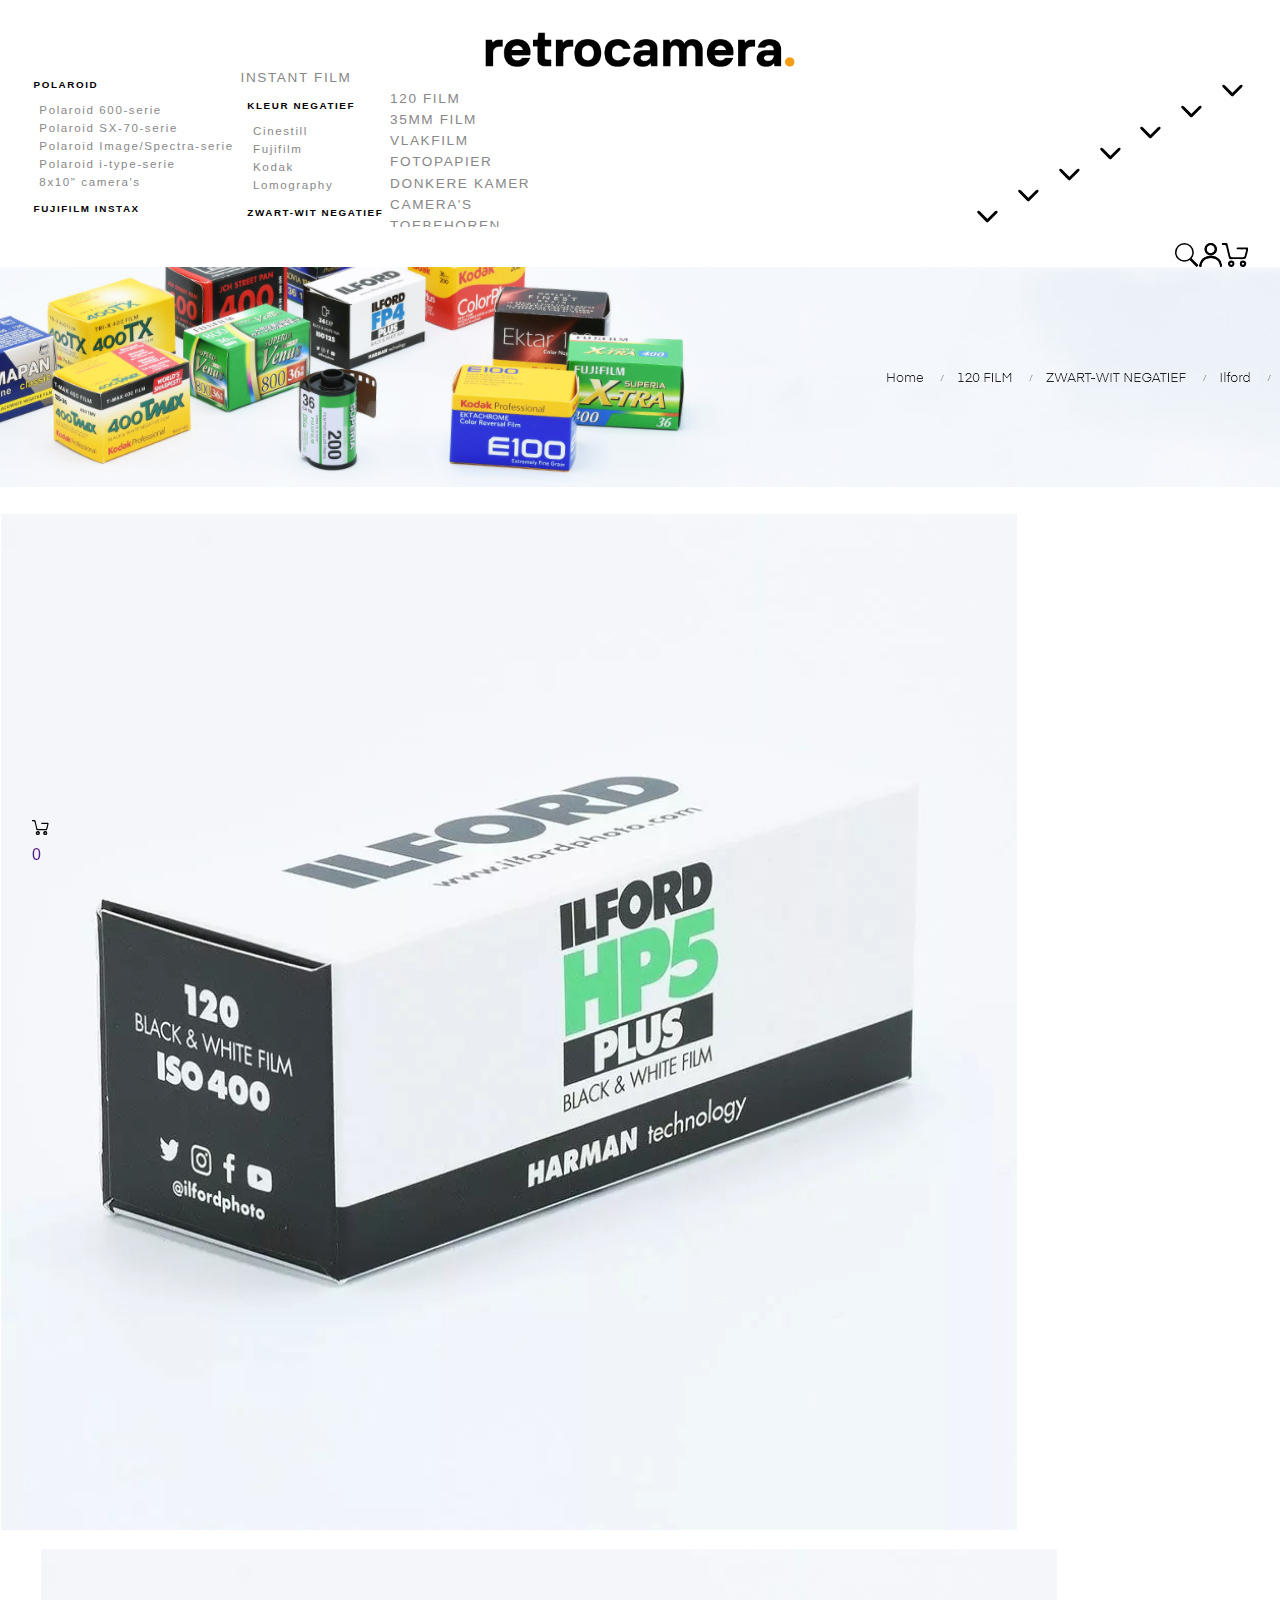
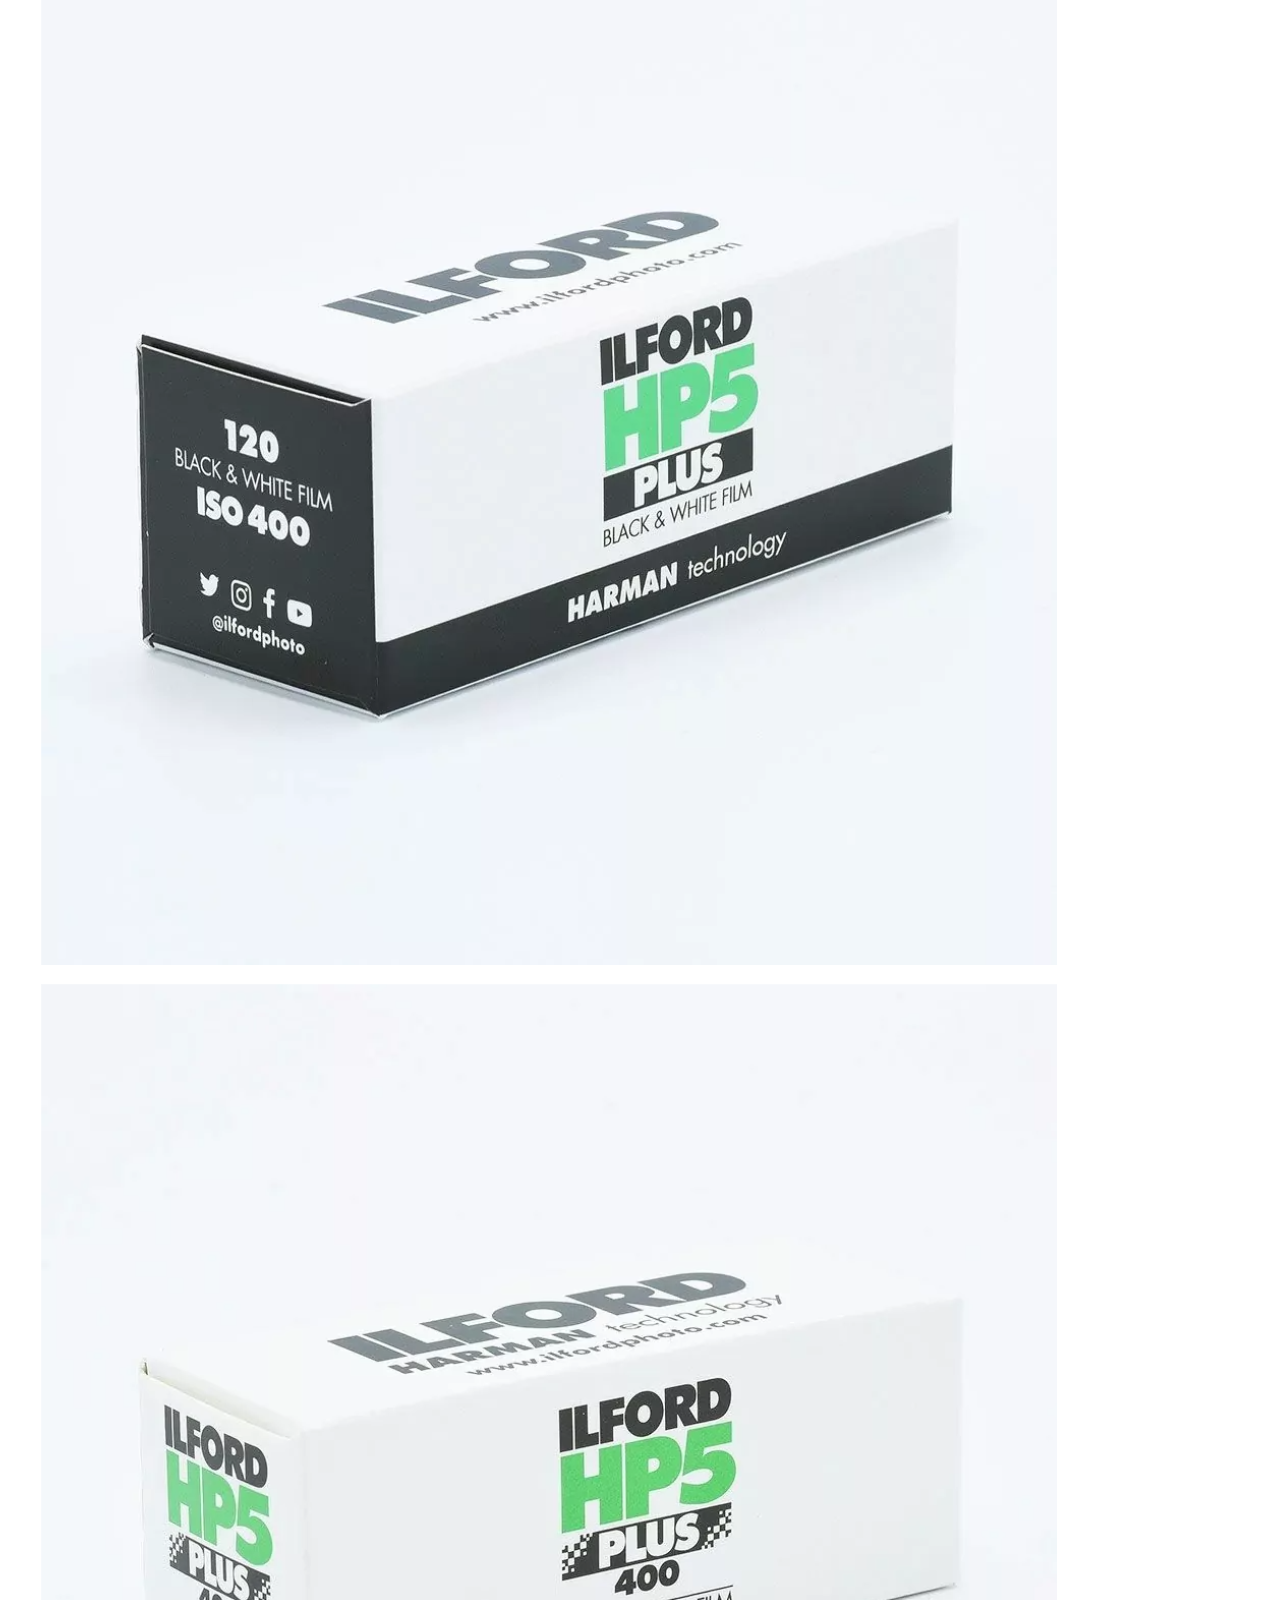
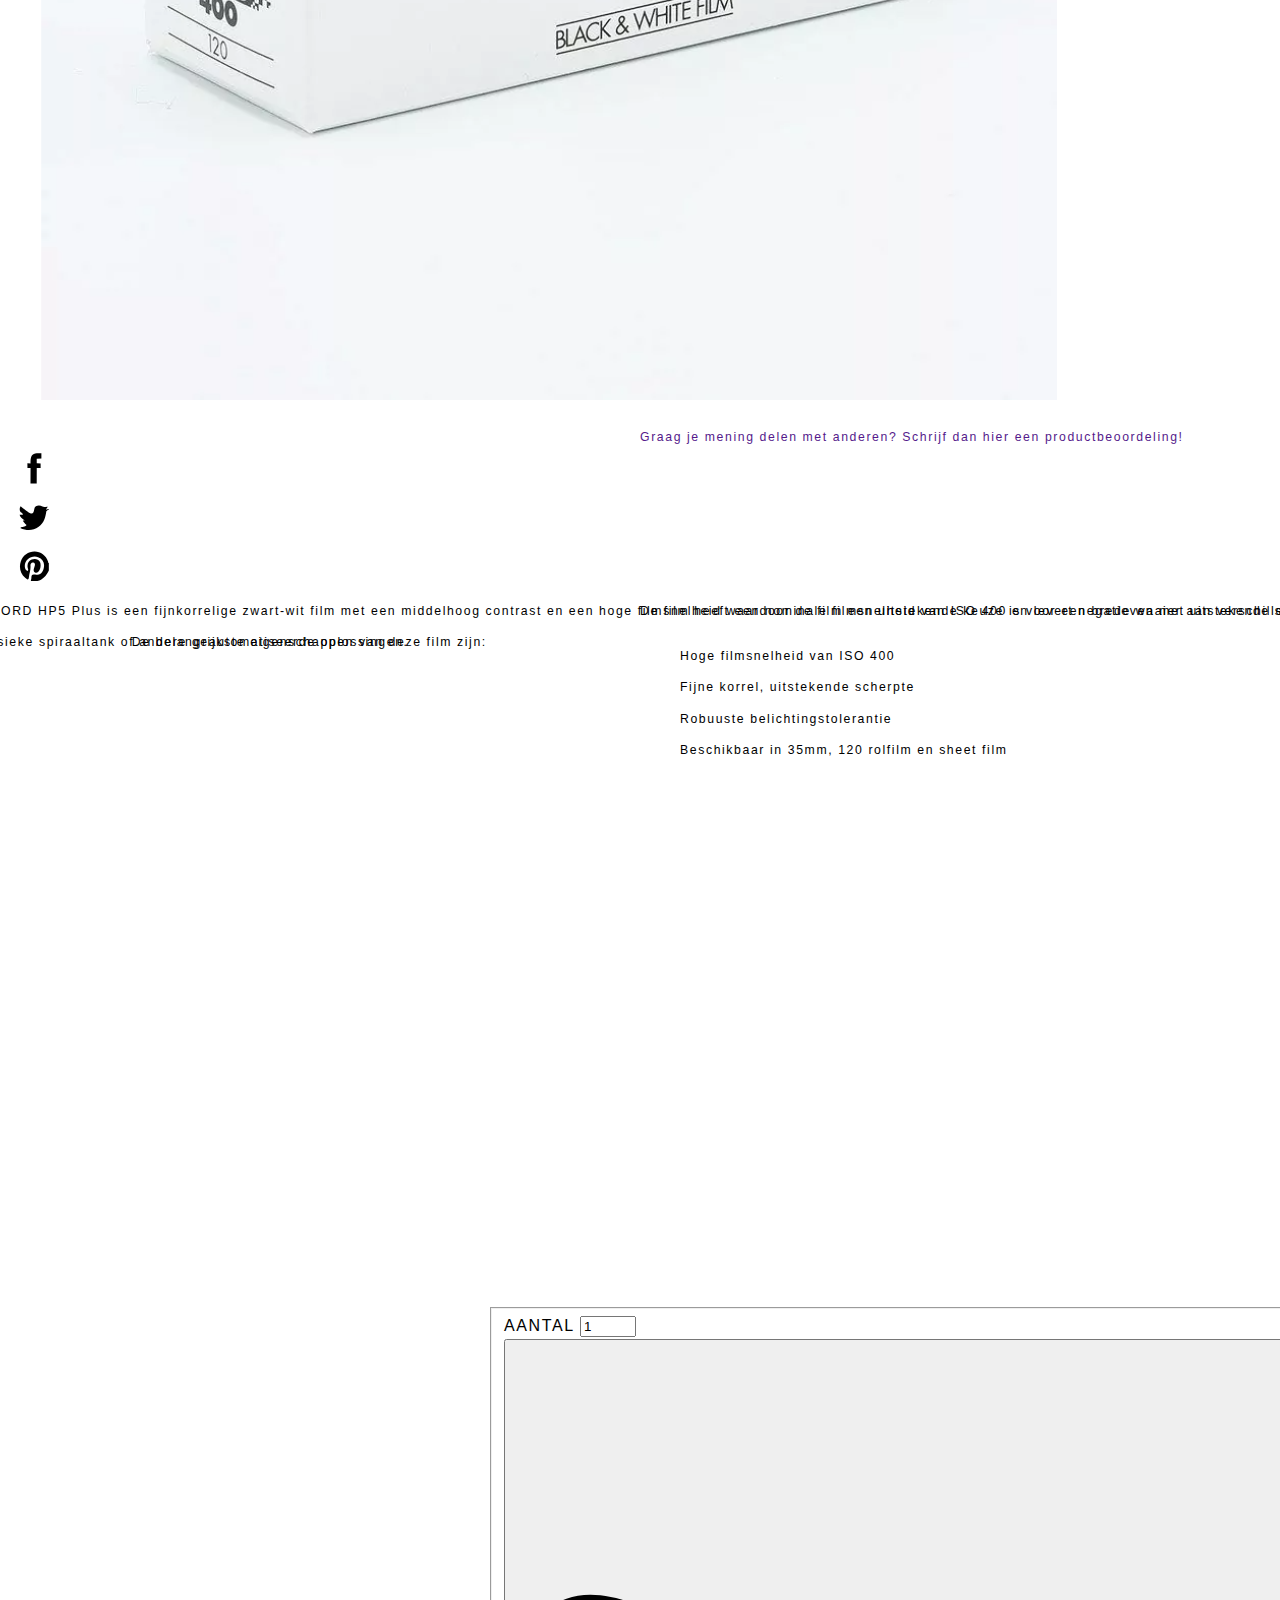
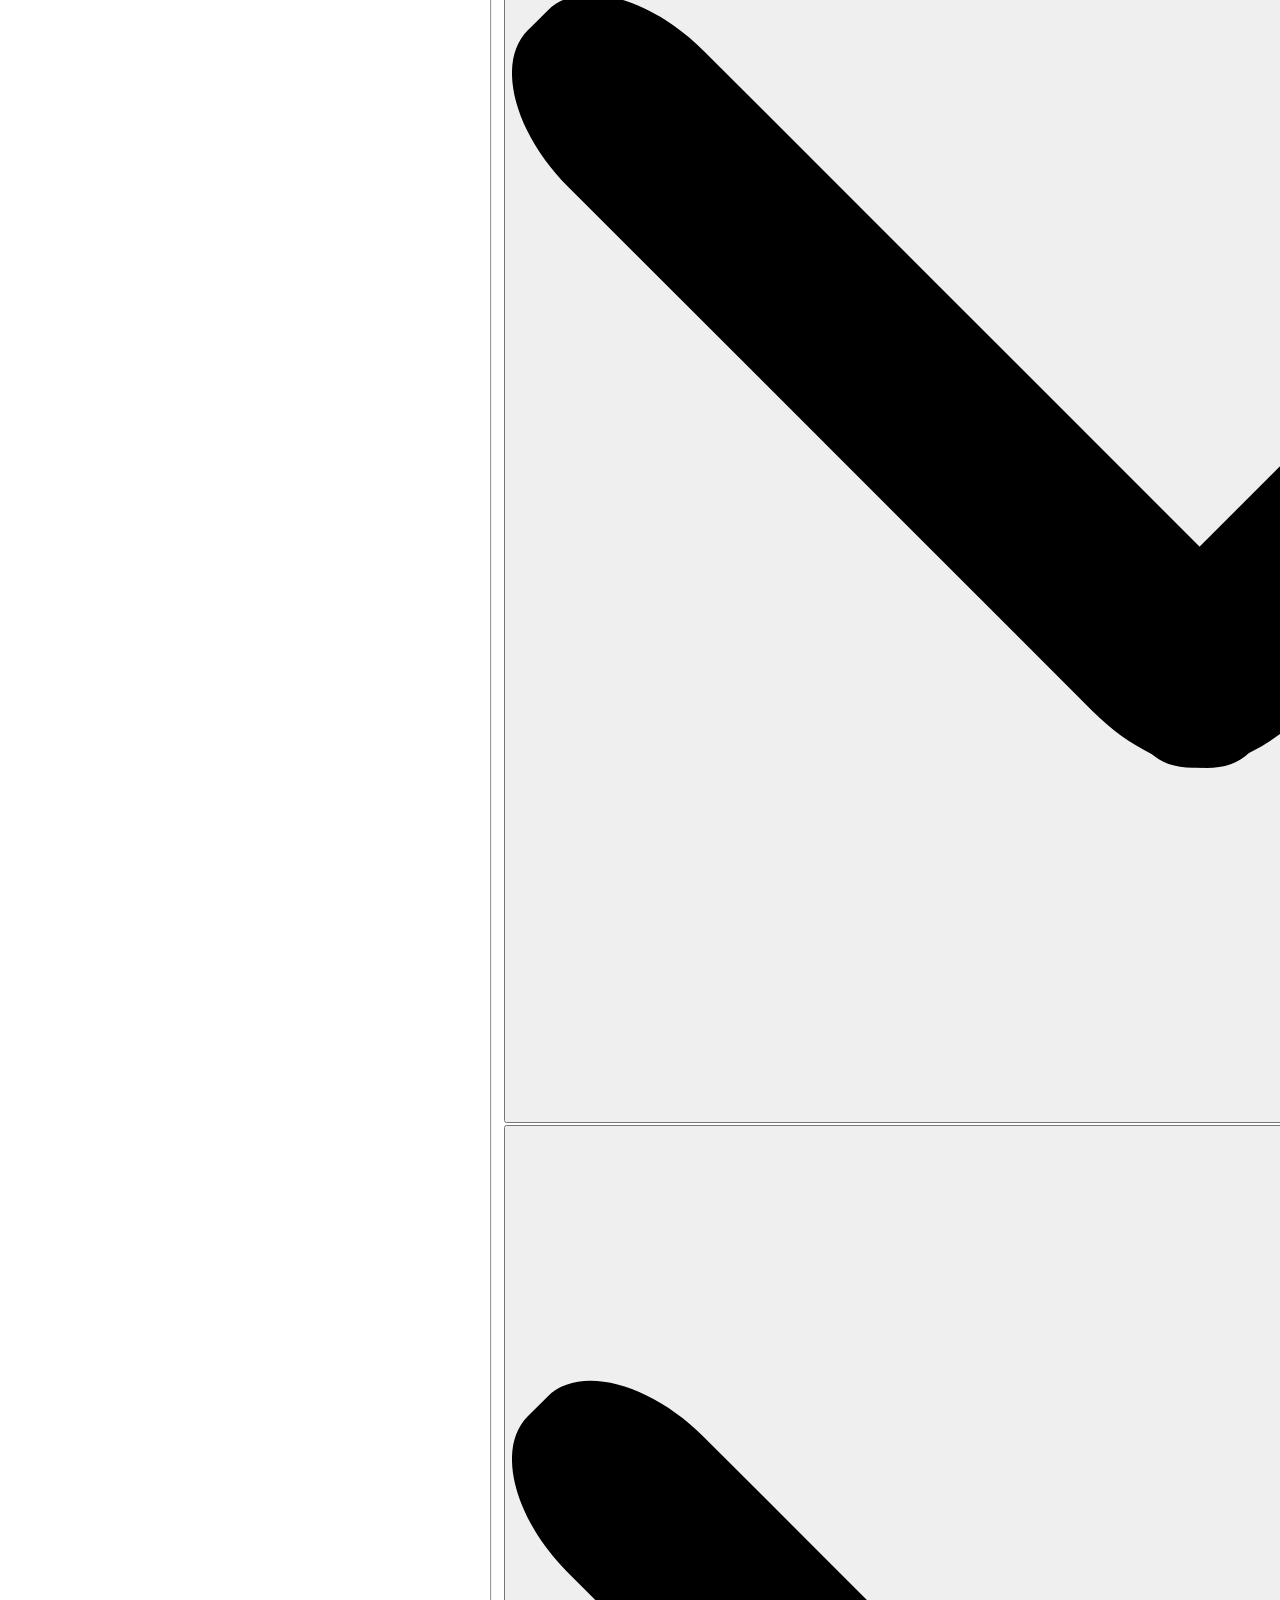
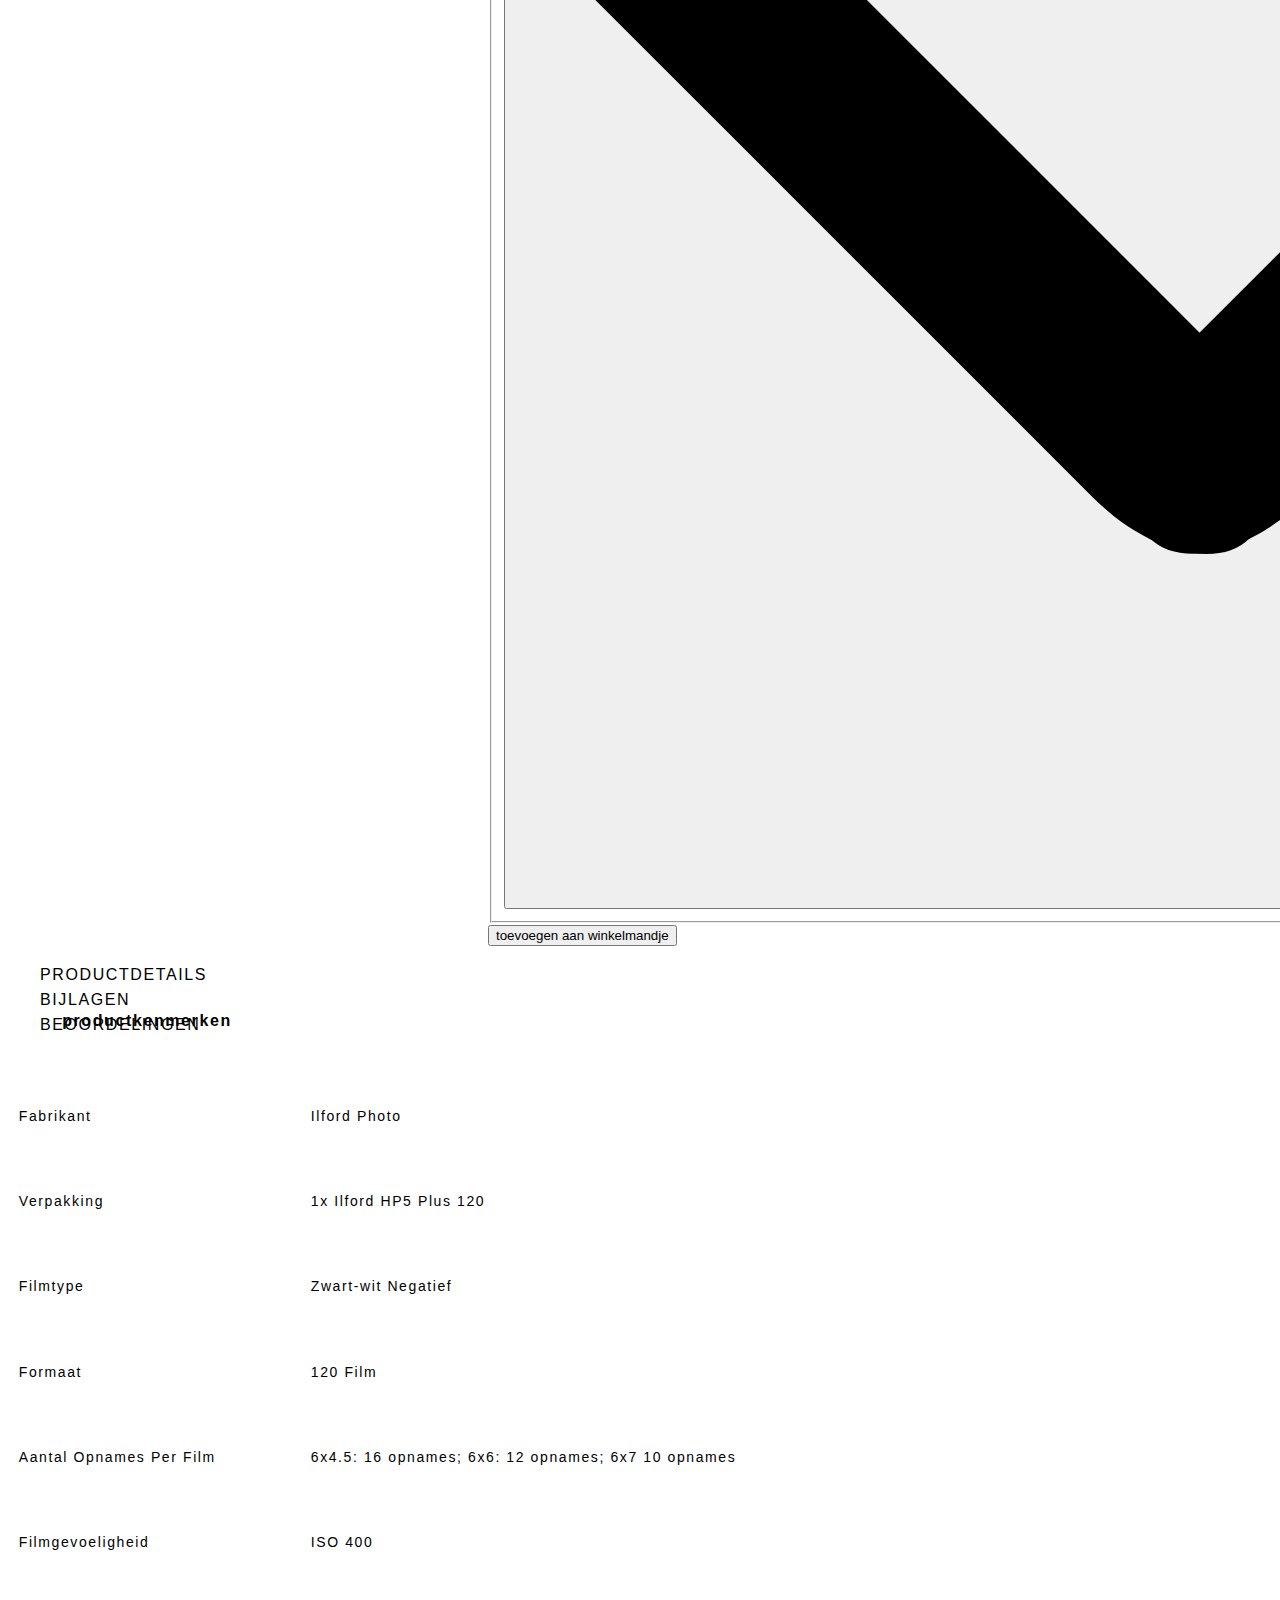
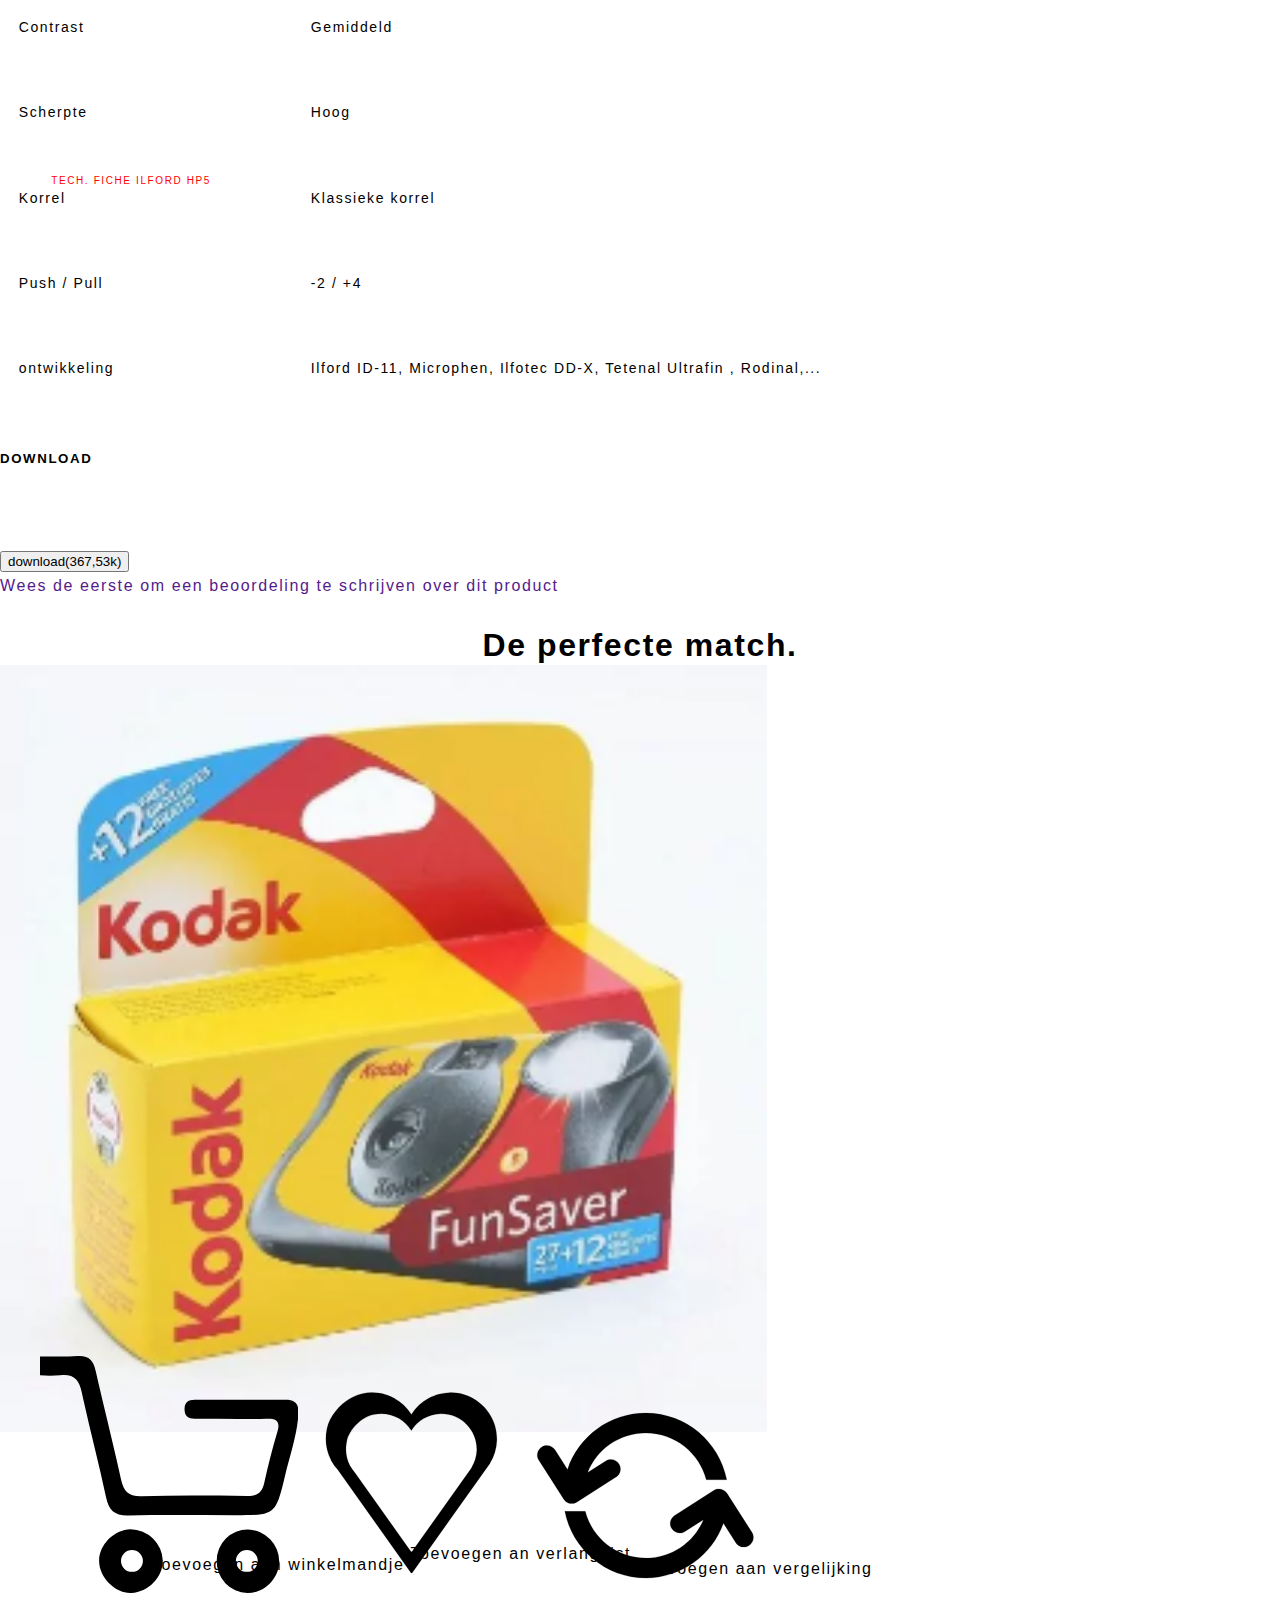
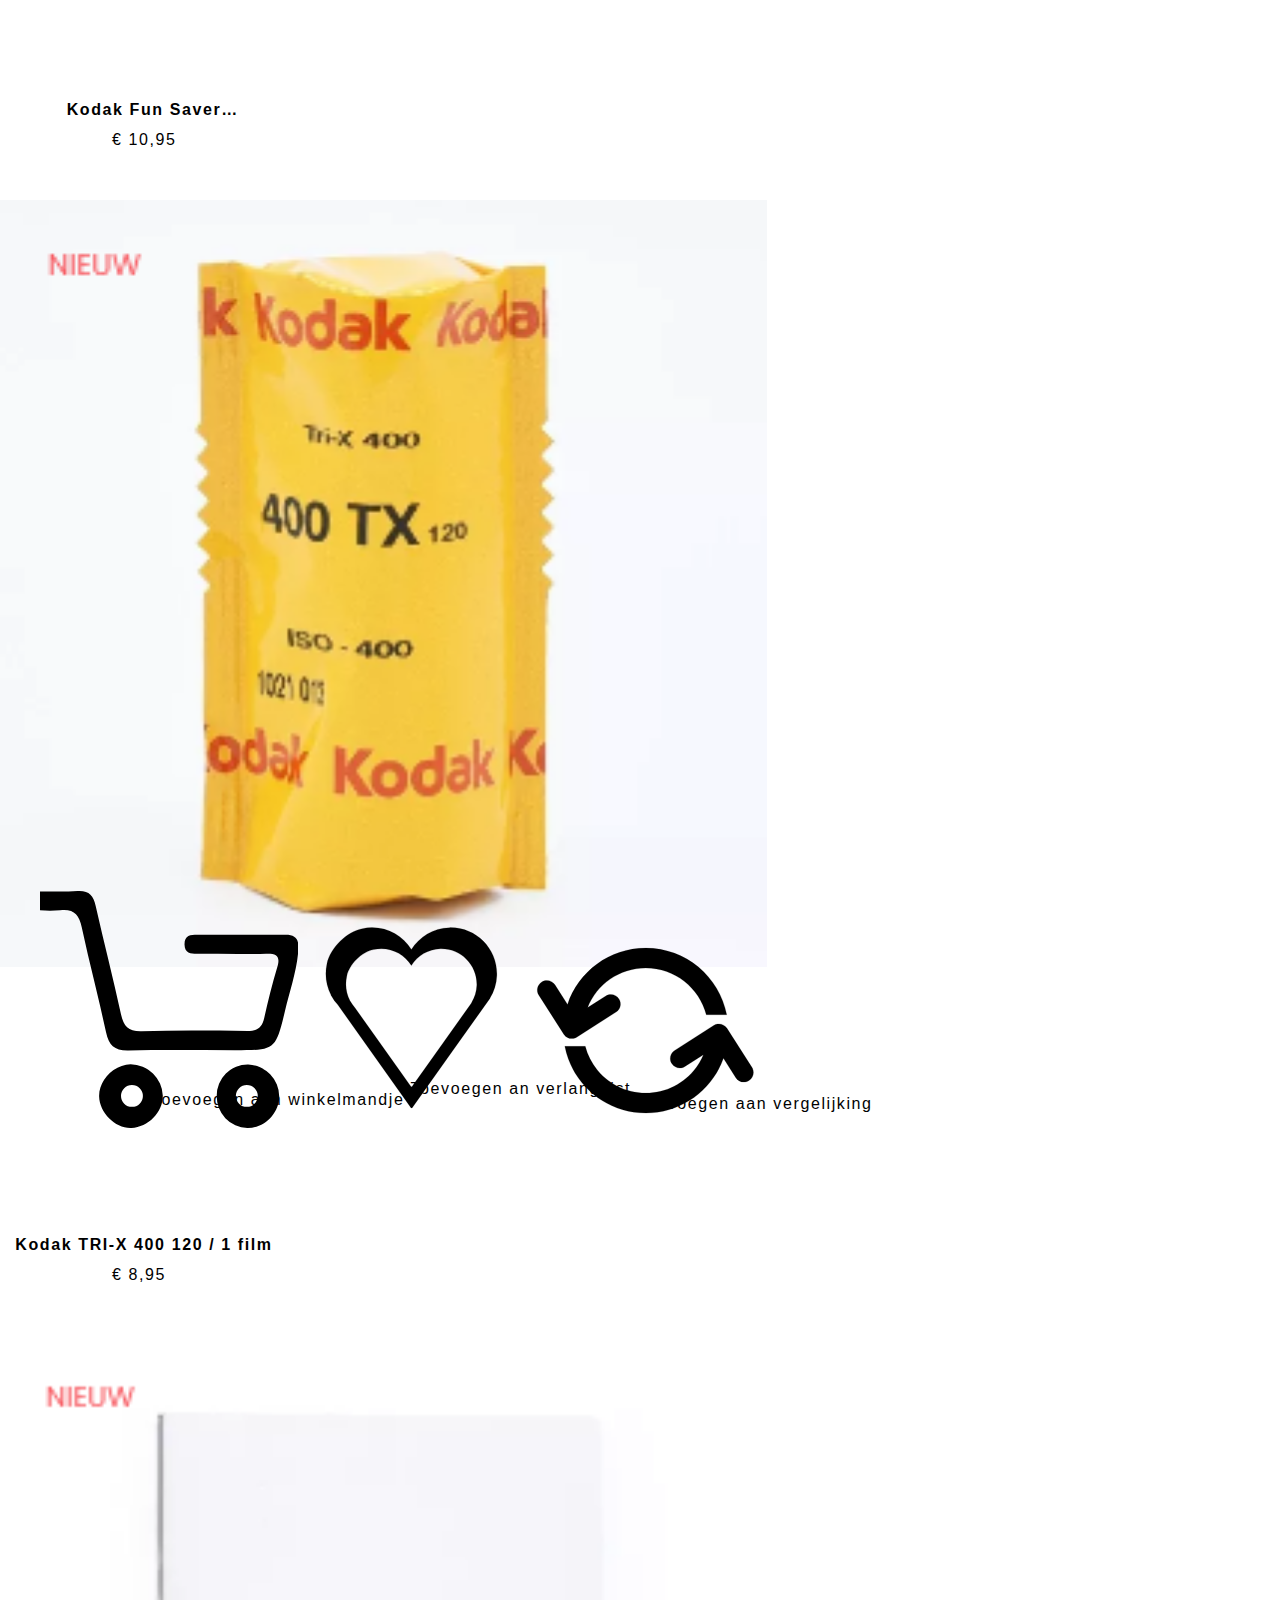
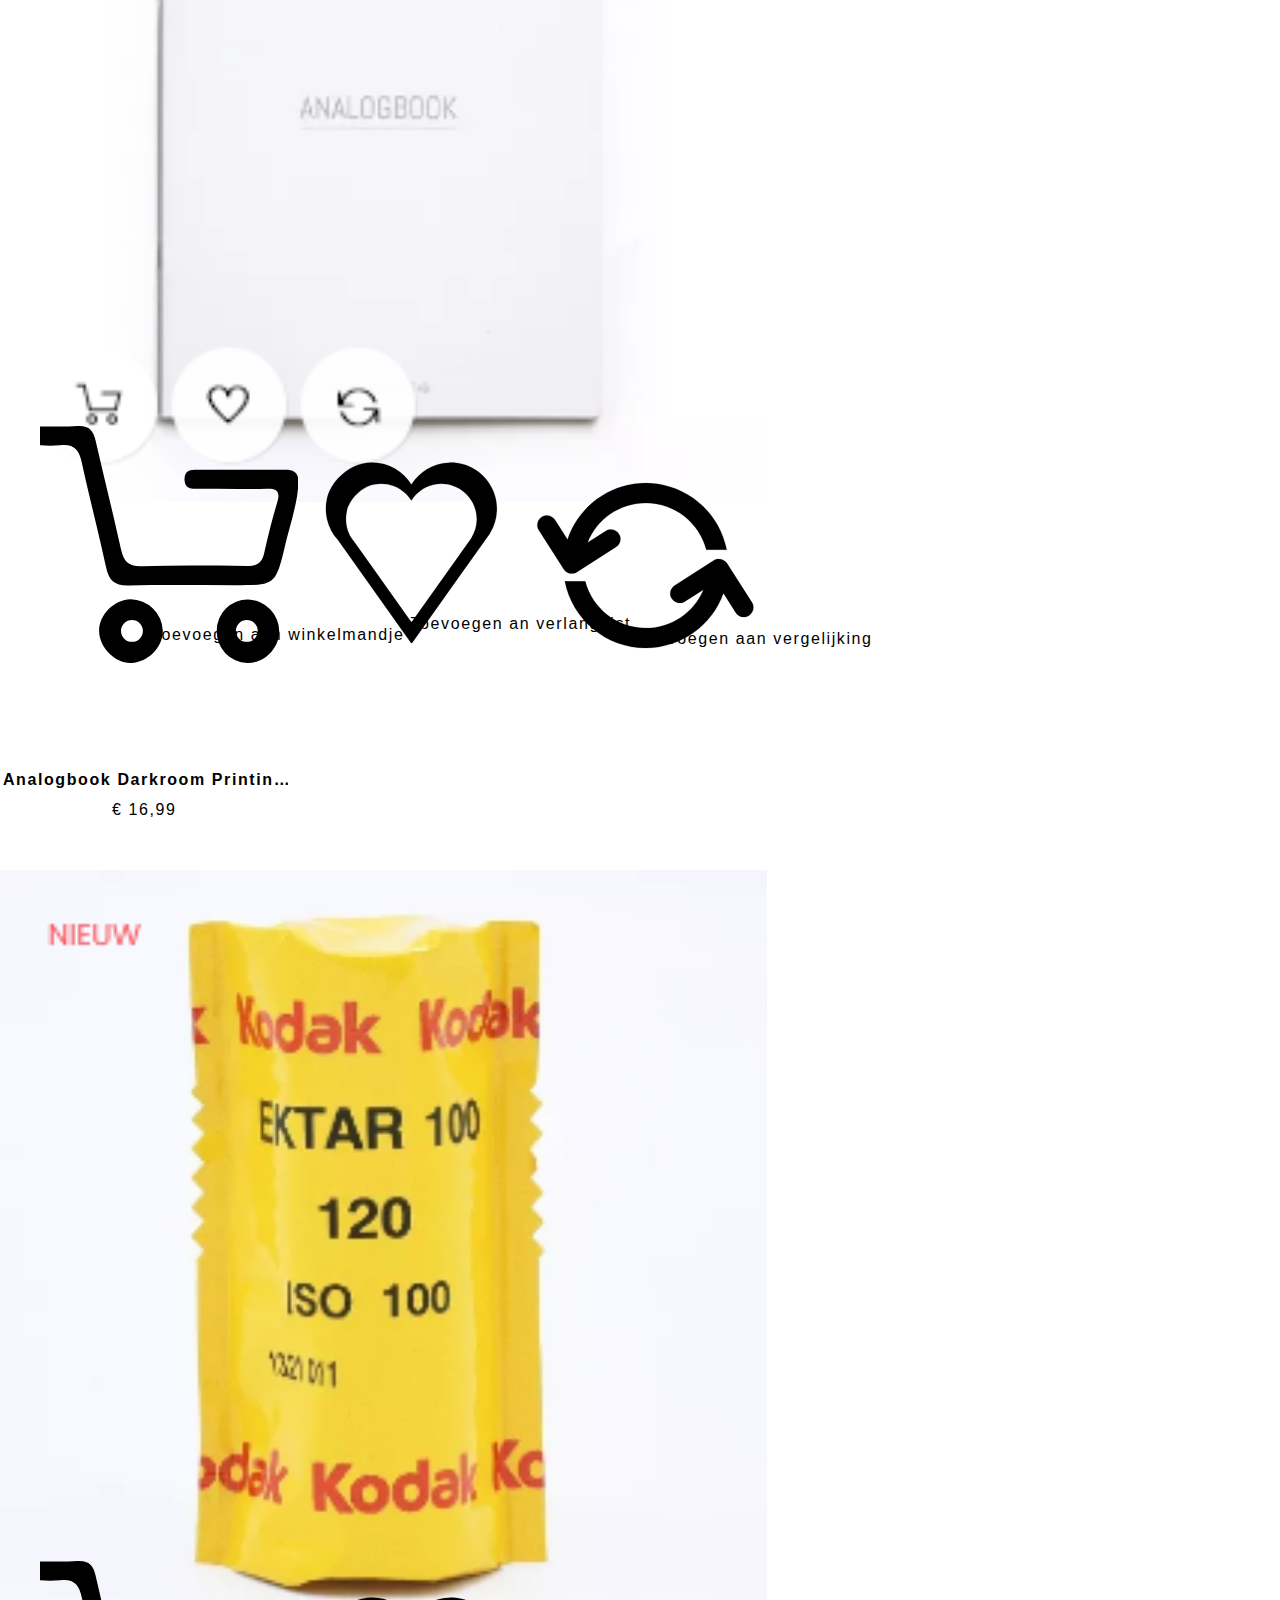
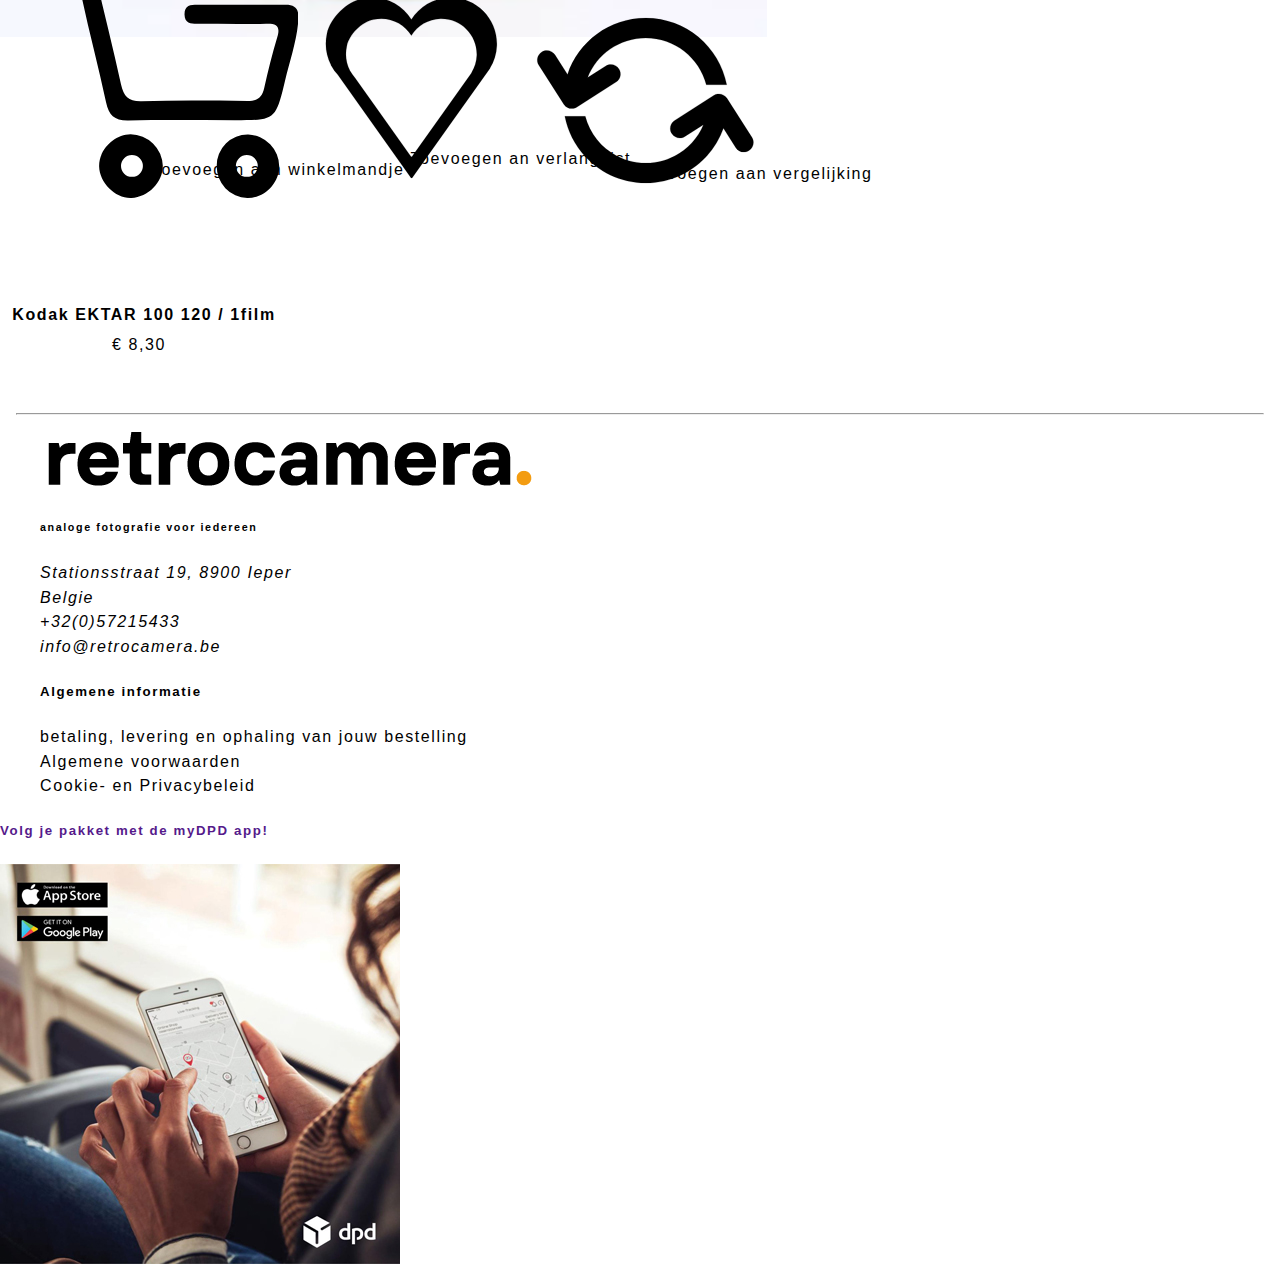
==== detailpagina.html @ 07bc69ec "Add files via upload" ====
<!doctype html>
<html lang="nl">
	
<head>
	<meta charset="UTF-8">
	<meta name="author" content="jouw naam">
	<meta name="viewport" content="width=device-width, initial-scale=1">
	
	<title>Retrocamera</title>
	
	<link href="styles/style.css" rel="stylesheet">
</head>

<body id="detailPagina">
	<header>
		<a href="index.html">
			<img src="images/logoretrocamera.jpg" alt="Retro Camera">
		</a>

		<button type="button"></button>

		<nav>
			<ul>
				<!-- Instant camera's begin -->
				<li>
					<button type="button">
						<img src="images/icons/close.svg" alt="">				
					</button>
				</li>
				<li>
					<a href="" title="">INSTANT FILM</a>
						<svg xmlns="http://www.w3.org/2000/svg" width="1375" height="1375" viewBox="0 0 1375 1375">
							<defs>
							  <style>
							  </style>
							</defs>
							<path  data-name="Rechthoek 1"  d="M15.782,288.367l19.7-19.692c32.049-32.045,102.252-13.807,156.8,40.735L716.66,833.721c54.549,54.543,72.789,124.735,40.74,156.78l-19.695,19.689c-32.049,32.05-102.252,13.81-156.8-40.731L56.523,445.147C1.973,390.605-16.267,320.412,15.782,288.367Z"/>
							<path  data-name="Rechthoek 1"  d="M1339.52,268.774l19.69,19.684c32.03,32.033,13.8,102.2-40.72,156.718l-524.153,524.1c-54.525,54.522-124.7,72.752-156.731,40.722L617.92,990.312c-32.035-32.033-13.8-102.2,40.722-156.718l524.148-524.1C1237.32,254.972,1307.49,236.742,1339.52,268.774Z"/>
						</svg>
					<!-- </button> -->
	
					<ul>
						<li>
							<h3>POLAROID</h3>
						</li>

						<li>
							<a href="" title="Polaroid 600-serie">Polaroid 600-serie</a>
						</li>
						<li>
							<a href="" title="Polaroid SX-70-serie">Polaroid SX-70-serie</a>
						</li>
						<li>
							<a href="" title="Polaroid Image/Spectra-serie">Polaroid Image/Spectra-serie</a>
						</li>
						<li>
							<a href="" title="Polaroid i-type-serie">Polaroid i-type-serie</a>
						</li>
						<li>
							<a href="" title="8x10 cameras">8x10" camera's</a>
						</li>

						<li>
							<h3>FUJIFILM INSTAX</h3>
						</li>
						<li>
							<a href="" title="Mini">Mini</a>
						</li>
						<li>
							<a href="" title="square">Square</a>
						</li>
						<li>
							<a href="" title="Wide">Wide</a>
						</li>

					</ul>
				</li>
				<!-- Instant camera's einde	-->

				<!-- 120 film begin -->
				<li>
					<a href="" title="">120 FILM</a>
					<svg id="pijlTwee" xmlns="http://www.w3.org/2000/svg" width="1375" height="1375" viewBox="0 0 1375 1375">
						<defs>
						  <style>
						  </style>
						</defs>
						<path  data-name="Rechthoek 1"  d="M15.782,288.367l19.7-19.692c32.049-32.045,102.252-13.807,156.8,40.735L716.66,833.721c54.549,54.543,72.789,124.735,40.74,156.78l-19.695,19.689c-32.049,32.05-102.252,13.81-156.8-40.731L56.523,445.147C1.973,390.605-16.267,320.412,15.782,288.367Z"/>
						<path  data-name="Rechthoek 1"  d="M1339.52,268.774l19.69,19.684c32.03,32.033,13.8,102.2-40.72,156.718l-524.153,524.1c-54.525,54.522-124.7,72.752-156.731,40.722L617.92,990.312c-32.035-32.033-13.8-102.2,40.722-156.718l524.148-524.1C1237.32,254.972,1307.49,236.742,1339.52,268.774Z"/>
					</svg>


					<ul id="lijstTwee">
						<li>
							<h3>KLEUR NEGATIEF</h3>
						</li>

						<li>
							<a href="" title="Cinestill">Cinestill</a>
						</li>
						<li>
							<a href="" title="Fujifilm">Fujifilm</a>
						</li>
						<li>
							<a href="" title="Kodak">Kodak</a>
						</li>
						<li>
							<a href="" title="Lomography">Lomography</a>
						</li>

						<li>
							<h3>ZWART-WIT NEGATIEF</h3>
						</li>
						<li>
							<a href="" title="Fujifilm">Fujifilm</a>
						</li>
						<li>
							<a href="" title="Ilford">Ilford</a>
						</li>
						<li>
							<a href="" title="Kodak">Kodak</a>
						</li>
					</ul>
				</li>
				<!-- einde 120 film -->

				<!-- overige opties die leeg zijn -->
				<li>
					<a href="" title="">35MM FILM </a>
					<svg xmlns="http://www.w3.org/2000/svg" width="1375" height="1375" viewBox="0 0 1375 1375">
						<defs>
						  <style>
						  </style>
						</defs>
						<path  data-name="Rechthoek 1"  d="M15.782,288.367l19.7-19.692c32.049-32.045,102.252-13.807,156.8,40.735L716.66,833.721c54.549,54.543,72.789,124.735,40.74,156.78l-19.695,19.689c-32.049,32.05-102.252,13.81-156.8-40.731L56.523,445.147C1.973,390.605-16.267,320.412,15.782,288.367Z"/>
						<path  data-name="Rechthoek 1"  d="M1339.52,268.774l19.69,19.684c32.03,32.033,13.8,102.2-40.72,156.718l-524.153,524.1c-54.525,54.522-124.7,72.752-156.731,40.722L617.92,990.312c-32.035-32.033-13.8-102.2,40.722-156.718l524.148-524.1C1237.32,254.972,1307.49,236.742,1339.52,268.774Z"/>
					</svg>
				</li>
				<li>
					<a href="" title="">VLAKFILM</a>
					<svg xmlns="http://www.w3.org/2000/svg" width="1375" height="1375" viewBox="0 0 1375 1375">
						<defs>
						  <style>
						  </style>
						</defs>
						<path  data-name="Rechthoek 1"  d="M15.782,288.367l19.7-19.692c32.049-32.045,102.252-13.807,156.8,40.735L716.66,833.721c54.549,54.543,72.789,124.735,40.74,156.78l-19.695,19.689c-32.049,32.05-102.252,13.81-156.8-40.731L56.523,445.147C1.973,390.605-16.267,320.412,15.782,288.367Z"/>
						<path  data-name="Rechthoek 1"  d="M1339.52,268.774l19.69,19.684c32.03,32.033,13.8,102.2-40.72,156.718l-524.153,524.1c-54.525,54.522-124.7,72.752-156.731,40.722L617.92,990.312c-32.035-32.033-13.8-102.2,40.722-156.718l524.148-524.1C1237.32,254.972,1307.49,236.742,1339.52,268.774Z"/>
					</svg>
				</li>
				<li>
					<a href="" title="">FOTOPAPIER</a>
					<svg xmlns="http://www.w3.org/2000/svg" width="1375" height="1375" viewBox="0 0 1375 1375">
						<defs>
						  <style>
						  </style>
						</defs>
						<path  data-name="Rechthoek 1"  d="M15.782,288.367l19.7-19.692c32.049-32.045,102.252-13.807,156.8,40.735L716.66,833.721c54.549,54.543,72.789,124.735,40.74,156.78l-19.695,19.689c-32.049,32.05-102.252,13.81-156.8-40.731L56.523,445.147C1.973,390.605-16.267,320.412,15.782,288.367Z"/>
						<path  data-name="Rechthoek 1"  d="M1339.52,268.774l19.69,19.684c32.03,32.033,13.8,102.2-40.72,156.718l-524.153,524.1c-54.525,54.522-124.7,72.752-156.731,40.722L617.92,990.312c-32.035-32.033-13.8-102.2,40.722-156.718l524.148-524.1C1237.32,254.972,1307.49,236.742,1339.52,268.774Z"/>
					</svg>
				</li>
				<li>
					<a href="" title="">DONKERE KAMER</a>
					<svg xmlns="http://www.w3.org/2000/svg" width="1375" height="1375" viewBox="0 0 1375 1375">
						<defs>
						  <style>
						  </style>
						</defs>
						<path  data-name="Rechthoek 1"  d="M15.782,288.367l19.7-19.692c32.049-32.045,102.252-13.807,156.8,40.735L716.66,833.721c54.549,54.543,72.789,124.735,40.74,156.78l-19.695,19.689c-32.049,32.05-102.252,13.81-156.8-40.731L56.523,445.147C1.973,390.605-16.267,320.412,15.782,288.367Z"/>
						<path  data-name="Rechthoek 1"  d="M1339.52,268.774l19.69,19.684c32.03,32.033,13.8,102.2-40.72,156.718l-524.153,524.1c-54.525,54.522-124.7,72.752-156.731,40.722L617.92,990.312c-32.035-32.033-13.8-102.2,40.722-156.718l524.148-524.1C1237.32,254.972,1307.49,236.742,1339.52,268.774Z"/>
					</svg>
				</li>
				<li>
					<a href="" title="">CAMERA'S</a>
					<svg xmlns="http://www.w3.org/2000/svg" width="1375" height="1375" viewBox="0 0 1375 1375">
						<defs>
						  <style>
						  </style>
						</defs>
						<path  data-name="Rechthoek 1"  d="M15.782,288.367l19.7-19.692c32.049-32.045,102.252-13.807,156.8,40.735L716.66,833.721c54.549,54.543,72.789,124.735,40.74,156.78l-19.695,19.689c-32.049,32.05-102.252,13.81-156.8-40.731L56.523,445.147C1.973,390.605-16.267,320.412,15.782,288.367Z"/>
						<path  data-name="Rechthoek 1"  d="M1339.52,268.774l19.69,19.684c32.03,32.033,13.8,102.2-40.72,156.718l-524.153,524.1c-54.525,54.522-124.7,72.752-156.731,40.722L617.92,990.312c-32.035-32.033-13.8-102.2,40.722-156.718l524.148-524.1C1237.32,254.972,1307.49,236.742,1339.52,268.774Z"/>
					</svg>
				</li>
				<li>
					<a href="" title="">TOEBEHOREN</a>
					<svg xmlns="http://www.w3.org/2000/svg" width="1375" height="1375" viewBox="0 0 1375 1375">
						<defs>
						  <style>
						  </style>
						</defs>
						<path  data-name="Rechthoek 1"  d="M15.782,288.367l19.7-19.692c32.049-32.045,102.252-13.807,156.8,40.735L716.66,833.721c54.549,54.543,72.789,124.735,40.74,156.78l-19.695,19.689c-32.049,32.05-102.252,13.81-156.8-40.731L56.523,445.147C1.973,390.605-16.267,320.412,15.782,288.367Z"/>
						<path  data-name="Rechthoek 1"  d="M1339.52,268.774l19.69,19.684c32.03,32.033,13.8,102.2-40.72,156.718l-524.153,524.1c-54.525,54.522-124.7,72.752-156.731,40.722L617.92,990.312c-32.035-32.033-13.8-102.2,40.722-156.718l524.148-524.1C1237.32,254.972,1307.49,236.742,1339.52,268.774Z"/>
					</svg>
				</li>
				<li>
					<a href="" title="">RARITIES</a>
					<svg xmlns="http://www.w3.org/2000/svg" width="1375" height="1375" viewBox="0 0 1375 1375">
						<defs>
						  <style>
						  </style>
						</defs>
						<path  data-name="Rechthoek 1"  d="M15.782,288.367l19.7-19.692c32.049-32.045,102.252-13.807,156.8,40.735L716.66,833.721c54.549,54.543,72.789,124.735,40.74,156.78l-19.695,19.689c-32.049,32.05-102.252,13.81-156.8-40.731L56.523,445.147C1.973,390.605-16.267,320.412,15.782,288.367Z"/>
						<path  data-name="Rechthoek 1"  d="M1339.52,268.774l19.69,19.684c32.03,32.033,13.8,102.2-40.72,156.718l-524.153,524.1c-54.525,54.522-124.7,72.752-156.731,40.722L617.92,990.312c-32.035-32.033-13.8-102.2,40.722-156.718l524.148-524.1C1237.32,254.972,1307.49,236.742,1339.52,268.774Z"/>
					</svg>
				</li>
			</ul>
		</nav>
		<!-- einde overige opties die leeg zijn -->

		<!-- 3 iconen shop, account en winkelwagen -->
		<svg  data-name="Laag 1" xmlns="http://www.w3.org/2000/svg" viewBox="0 0 94.49 86.63"><defs><style>.cls-1{fill:#fff;}</style></defs><path d="M3.38,5.25c4.58,0,9.17.16,13.73-.13,4.1-.26,5.75,1.55,6.61,5.4,3,13.26,6.39,26.42,9.29,39.69,1,4.44,2.72,6.25,7.51,6.13,12.9-.33,25.82-.21,38.73-.06,3.57,0,5.34-1.2,6.11-4.74C86.73,45.31,88.3,39.11,90.12,33c1.22-4.11-.1-5.14-4.1-5-8.33.23-16.67.07-25,.05-2.32,0-4.73.08-4.8-3.36s2.2-3.59,4.61-3.6c10.78,0,21.57.06,32.36,0,3.69,0,4.87,1.69,4.67,5.15-.45,7.76-3.1,15-4.87,22.51-3.47,14.58-3.57,14.55-18.49,14.55-12.92,0-25.84-.2-38.74.1-5.09.12-7.19-1.75-8.23-6.65C24.8,43.87,21.38,31.21,18.66,18.4c-1-4.75-3.06-6.83-7.93-6.24a58.17,58.17,0,0,1-7.35,0Z" transform="translate(-3.38 -5.09)"/><path d="M36.51,68.44A11.88,11.88,0,0,1,48.27,79.87c.1,6-5.25,11.58-11.46,11.84C31.06,92,25.14,86.18,25,80.19S30.39,68.59,36.51,68.44Z" transform="translate(-3.38 -5.09)"/><path d="M90.86,80.27c-.11,6.21-5.62,11.6-11.69,11.46A11.49,11.49,0,0,1,68,79.93,11.29,11.29,0,0,1,79.5,68.53,11.84,11.84,0,0,1,90.86,80.27Z" transform="translate(-3.38 -5.09)"/><circle class="cls-1" cx="33.62" cy="74.91" r="7"/><circle class="cls-1" cx="75.62" cy="74.91" r="7"/></svg>

		<svg  data-name="Laag 1" xmlns="http://www.w3.org/2000/svg" viewBox="0 0 94.34 97.36"><path d="M90.12,98.62c-1-16.41-8.32-28.92-24.37-33.73-15.44-4.62-30.55-3.38-42.67,9.33-6.5,6.83-9.22,15.09-9.1,24.4H10.74c-3.62-25.13,4-34.1,25.3-41.95,21.82-8.07,45.87,1.17,56.21,19.75,2.46,4.43,4,9.38,6,14.09Q100.4,100.8,90.12,98.62Z" transform="translate(-4.26 -1.64)"/><path d="M76.27,26.41A24.88,24.88,0,0,1,51.88,51.56C39,51.84,27,40,26.87,26.78,26.72,13.92,38.81,1.61,51.56,1.64A24.88,24.88,0,0,1,76.27,26.41Zm-8,0C68.26,17.67,60.38,10,51.49,10s-16.13,7.76-16,17A16.45,16.45,0,0,0,51.67,42.84C60.54,42.93,68.37,35.2,68.32,26.4Z" transform="translate(-4.26 -1.64)"/><path d="M90.45,98.62c-1.23-22-14.84-35.29-36.51-35.74-24.61-.51-38.5,11.59-41,35.74q-10.47,2.19-8.25-8.11c4.08-12.33,9.9-23.26,22.1-30C50,47.78,75.18,53.42,93.75,75.9c0,6.76-.25,13.54.11,20.28C94,99.52,92.07,98.5,90.45,98.62Z" transform="translate(-4.26 -1.64)"/><path d="M77.32,26.79C77.15,40,64.94,51.85,51.83,51.56A25.09,25.09,0,0,1,27,26.39,25.1,25.1,0,0,1,52.19,1.64C65.2,1.62,77.48,13.91,77.32,26.79ZM68.55,27C68.66,17.77,61.21,10,52.23,10S35.15,17.71,35.1,26.42s7.94,16.52,17,16.42C61,42.74,68.44,35.53,68.55,27Z" transform="translate(-4.26 -1.64)"/></svg>

		<svg  data-name="Laag 1" xmlns="http://www.w3.org/2000/svg" viewBox="0 0 94.08 96.29"><defs><style>.cls-1{fill:none;stroke:#000;stroke-miterlimit:10;stroke-width:6px;}</style></defs><rect x="71.77" y="56.87" width="10.68" height="43.37" rx="0.89" transform="translate(-34.73 76.53) rotate(-45)"/><circle class="cls-1" cx="37.69" cy="37.69" r="34.69"/></svg>	
        <!-- einde van 3 iconen -->
    </header>

    <section><img src="images/screenshot/bann.png" alt=""></section>

    <main>
        <section>
                <img id="hoofdAfbeelding" src="images/producten/ilford(2).png" alt="">
                <ul>
                    <li><img class="eersteFoto" src="images/producten/ilford(2).png" alt=""></li>
                    <li><img class="tweedeFoto" src="images/producten/ilford(1).png" alt=""></li>
                </ul>
        </section>
        <section>
                <h2>ILFORD HP5 PLUS 120</h2>

                <ul>
                    <li>
                        <i>
                            <svg version="1.1"  xmlns="http://www.w3.org/2000/svg" xmlns:xlink="http://www.w3.org/1999/xlink" x="0px" y="0px"
                                viewBox="0 0 1440 1440" style="enable-background:new 0 0 1440 1440;" xml:space="preserve">
                            <path class="st0" d="M393.26,484.66l145.49,0.8C529.18-24.84,720,14.85,1046.74,14.85v248.07l-218.14,5.54l1.3,216.2l179.47,2.39
                                l1.6,216.16H829.89l-1.6,722.66H537.96l2.39-721.07l-144.72-1.32C395.64,618.97,393.26,569.17,393.26,484.66z"/>
                            </svg>
                        </i>
                    </li>
                    <li>
                        <i>
                            <svg version="1.1"  xmlns="http://www.w3.org/2000/svg" xmlns:xlink="http://www.w3.org/1999/xlink" x="0px" y="0px"
                                viewBox="0 0 1440 1440" style="enable-background:new 0 0 1440 1440;" xml:space="preserve">
                             <path class="st0" d="M1342.75,216.47c-4.14,26.55-80.91,104.16-85.05,130.76c-3.81,24.46,158.87-42.61,155.4-18.45
                                c-3.27,22.71-131.99,86.84-135.2,109.22c-39.34,274.02-102.48,545.04-359.48,723.72c-268.43,186.62-558.04,195-859.99,51.89
                                c85.77-82.96,222.02-34.47,296.19-141.06c-81.15-60.19-137.32-130.72-177.42-207.77c-4.97-9.54,100.48,1.73,91.08-3.43
                                C167.16,805.75,53,711.29,26.85,600.02l154.33-4.73C191.97,533.76,70.4,470.31,70.4,470.31c-86.16-130.66,5.68-267,5.68-267
                                s332.26,278.25,422.28,312.45c127.44,48.41,180.96,46.34,219.74-196.71c24.87-155.88,230.4-186.15,376.75-110.05
                                c83.81,43.58,163.75-2.62,247.05,9.47C1343.04,218.62,1343.65,217.18,1342.75,216.47L1342.75,216.47z"/>
                            <path class="st1" d="M1047.41,369.73c1.71-3.98,3.42-7.95,5.13-11.93c0.34,1.95,1.64,4.85,0.85,5.68c-2.06,2.13-5.04,3.34-7.65,4.92
                                C1045.74,368.41,1047.41,369.73,1047.41,369.73z"/>
                            </svg>
                        </i>
                    </li>
                    <li>
                        <i>
                            <svg version="1.1" id="Laag_1" xmlns="http://www.w3.org/2000/svg" xmlns:xlink="http://www.w3.org/1999/xlink" x="0px" y="0px"
	                            viewBox="0 0 1440 1440" style="enable-background:new 0 0 1440 1440;" xml:space="preserve">
                            <path class="st0" d="M1395.27,912.9c-151.43,301.78-355.18,525.82-719.76,498.45c-42.8-3.21-155.63,18.22-111.2-62.98
	                            c44.62-81.55-34.44-265.43,149.9-244.46c253.5,28.84,387.69-60.11,444.72-312.65c52.81-233.86-46.05-421.9-264.28-502.66
	                            C595.33,177.83,256.26,409.63,270.97,715.42c4.85,100.8,32.33,187.53,136.76,223.37c46.78-51.37,14.85-97.22,2.39-145.51
	                            C366.23,623.07,439.2,470.92,594.3,402.77c148.3-65.16,306.48-22.73,380.36,102.02c69.83,117.92,30.77,376.71-72.17,463.22
	                            c-44.74,37.6-94.88,61.93-154.66,31.87c-72.68-36.54-68.57-99-52.72-164.69c8.98-37.2,19.49-74.19,32-110.28
	                            c27.85-80.35,35.27-168.02-62.18-184.83c-90.1-15.54-136.3,69.29-128.72,150.34c16.63,177.94-50.69,340.27-68.62,510.08
	                            c-22.07,209.14-103.71,115.85-179.69,51.91C69.19,1068.35-10.74,760.54,84.05,487.5C181.91,205.58,435.87,24.16,729.52,26.4
	                            c284.29,2.17,532.16,183.02,626.94,458.96c9.94,28.94,4.05,64.82,38.81,80.8C1395.27,681.75,1395.27,797.32,1395.27,912.9z"/>
                            </svg>
                        </i>
                    </li>
                </ul>
                <a href="">
                    <p>
                        Graag je mening delen met anderen? Schrijf dan hier een productbeoordeling!
                    </p>
                </a>

                <span>€ 5,45</span>
                <p>prijs inclusief btw</p>

                <p>ILFORD HP5 Plus is een fijnkorrelige zwart-wit film met een middelhoog contrast en een hoge filmsnelheid waardoor de film een uitstekende keuze is voor een brede waaier aan verschillende soorten fotografie zowel met het beschikbaar licht binnen als in gewoon daglicht buiten.</p>
                <p>De film heeft een nominale filmsnelheid van ISO 400 en levert negatieven met uitstekende scherpte en typische korrel in alle lichtomstandigheden. De emulsie van de HP5 Plus film is ontworpen om ook de beste resultaten te behalen bij push-processing en dit tot een filmsnelheid van maar liefst ISO 3200!</p>
                <p>De flexibele belichtingsmogelijkheden en de typische korrel die de HP5 Plus biedt maken van deze film een van de meest geliefde zwart-wit films bij alle analoge fotografen wereldwijd. De film is dan ook geschikt voor beginners, fotografen die terugkeren naar film en de meest ervaren film shooters onder ons.</p>
                <p>ILFORD HP5 Plus kan ontwikkeld worden in de meeste filmontwikkelaars met behulp van een klassieke spiraaltank of andere geautomatiseerde oplossingen.</p>
        
                <p>De belangrijkste eigenschappen van deze film zijn:</p>
                <ul>
                    <li><p>Hoge filmsnelheid van ISO 400</p></li>
                    <li><p>Fijne korrel, uitstekende scherpte</p></li>
                    <li><p>Robuuste belichtingstolerantie</p></li>
                    <li><p>Beschikbaar in 35mm, 120 rolfilm en sheet film</p></li>
                </ul>

                <p>Ontwikkeltijden in courante Ilford fotochemie (20 °C):</p>
                <table>
                    <tr>
                        <td>
                            <h3>Ontwikkelaar</h3>
                        </td>
                        <td>
                            <h3>Verdunning</h3>
                        </td>
                        <td>
                            <h3>Tijd</h3>
                        </td>
                    </tr>
                    <tr>
                        <td>
                            <p>ID11</p>
                        </td>
                        <td>
                            <p>Stock</p>
                        </td>
                        <td>
                            <p>7 ½ min</p>
                        </td>
                    </tr>
                    <tr>
                        <td>
                            <p>ID11</p>
                        </td>
                        <td>
                            <p>Stock</p>
                        </td>
                        <td>
                            <p>10 ½ min</p>
                        </td>
                    </tr>
                    <tr>
                        <td>
                            <p>ID11</p>
                        </td>
                        <td>
                            <p>Stock</p>
                        </td>
                        <td>
                            <p>14 min</p>
                        </td>
                    </tr>
                    <tr>
                        <td>
                            <p>MICROPHEN</p>
                        </td>
                        <td>
                            <p>Stock</p>
                        </td>
                        <td>
                            <p>6 ½ min</p>
                        </td>
                    </tr>
                    <tr>
                        <td>
                            <p>MICROPHEN</p>
                        </td>
                        <td>
                            <p>Stock</p>
                        </td>
                        <td>
                            <p>16 min</p>
                        </td>
                    </tr>
                    <tr>
                        <td>
                            <p>ILFOTEC LC29</p>
                        </td>
                        <td>
                            <p>1+29</p>
                        </td>
                        <td>
                            <p>9 min</p>
                        </td>
                    </tr>
                    <tr>
                        <td>
                            <p>ILFOTEC DDX</p>
                        </td>
                        <td>
                            <p>1+4</p>
                        </td>
                        <td>
                            <p>9 min</p>
                        </td>
                    </tr>
                    <tr>
                        <td>
                            <p>ILFOSOL 3</p>
                        </td>
                        <td>
                            <p>1+14</p>
                        </td>
                        <td>
                            <p>9 ½ min</p>
                        </td>
                    </tr>
                    <tr>
                        <td>
                            <h3>Stopbad</h3>
                        </td>
                        <td>
                        </td>
                        <td>
                        </td>
                    </tr>
                    <tr>
                        <td>
                            <p>ILFOSTOP</p>
                        </td>
                        <td>
                            <p>1+19</p>
                        </td>
                        <td>
                            <p>10 s</p>
                        </td>
                    </tr>
                    <tr>
                        <td>
                            <h3>FIXEER</h3>
                        </td>
                        <td>
                        </td>
                        <td>
                        </td>
                    </tr>
                    <tr>
                        <td>
                            <p>RAPID</p>
                        </td>
                        <td>
                            <p>1+4</p>
                        </td>
                        <td>
                            <p>2-5 min</p>
                        </td>
                    </tr>
                    <tr>
                        <td>
                            <h3>SPOELEN</h3>
                        </td>
                        <td>
                        </td>
                        <td>
                            <p>10 min</p>
                        </td>
                    </tr>
                </table>
    </section>
                        <section></section>
    <section>
        <form action="">
            <fieldset>
                <label for="aantal">AANTAL</label>
                <input type="number" value="1" min="1" max="20">
                <span>
                <button type="button">
                    <svg id="pijlTwee" xmlns="http://www.w3.org/2000/svg" width="1375" height="1375" viewBox="0 0 1375 1375">
						<defs>
						  <style>
						  </style>
						</defs>
						<path  data-name="Rechthoek 1"  d="M15.782,288.367l19.7-19.692c32.049-32.045,102.252-13.807,156.8,40.735L716.66,833.721c54.549,54.543,72.789,124.735,40.74,156.78l-19.695,19.689c-32.049,32.05-102.252,13.81-156.8-40.731L56.523,445.147C1.973,390.605-16.267,320.412,15.782,288.367Z"/>
						<path  data-name="Rechthoek 1"  d="M1339.52,268.774l19.69,19.684c32.03,32.033,13.8,102.2-40.72,156.718l-524.153,524.1c-54.525,54.522-124.7,72.752-156.731,40.722L617.92,990.312c-32.035-32.033-13.8-102.2,40.722-156.718l524.148-524.1C1237.32,254.972,1307.49,236.742,1339.52,268.774Z"/>
					</svg>
                </button>
                <button type="button">
                    <svg id="pijlTwee" xmlns="http://www.w3.org/2000/svg" width="1375" height="1375" viewBox="0 0 1375 1375">
						<defs>
						  <style>
						  </style>
						</defs>
						<path  data-name="Rechthoek 1"  d="M15.782,288.367l19.7-19.692c32.049-32.045,102.252-13.807,156.8,40.735L716.66,833.721c54.549,54.543,72.789,124.735,40.74,156.78l-19.695,19.689c-32.049,32.05-102.252,13.81-156.8-40.731L56.523,445.147C1.973,390.605-16.267,320.412,15.782,288.367Z"/>
						<path  data-name="Rechthoek 1"  d="M1339.52,268.774l19.69,19.684c32.03,32.033,13.8,102.2-40.72,156.718l-524.153,524.1c-54.525,54.522-124.7,72.752-156.731,40.722L617.92,990.312c-32.035-32.033-13.8-102.2,40.722-156.718l524.148-524.1C1237.32,254.972,1307.49,236.742,1339.52,268.774Z"/>
					</svg>
                </button>
                </span>
            </fieldset>
                <button type="button">
                     toevoegen aan winkelmandje
                </button>
        </form>
    </section>

<section>
    <ul>
        <li>PRODUCTDETAILS</li>
        <li>BIJLAGEN</li>
        <li>BEOORDELINGEN</li>
    </ul>
        <table>
            <tr>
                <td>
                    <h4>productkenmerken</h4>
                </td>
                <td></td>
            </tr>
            <tr>
                <td>
                    <p>Fabrikant</p>
                </td>
                <td>
                    <p>Ilford Photo</p>
                </td>
            </tr>
            <tr>
                <td>
                    <p>Verpakking</p>
                </td>
                <td>
                    <p>1x Ilford HP5 Plus 120</p>
                </td>
            </tr>
            <tr>
                <td>
                    <p>Filmtype</p>
                </td>
                <td>
                    <p>Zwart-wit Negatief</p>
                </td>
            </tr>
            <tr>
                <td>
                    <p>Formaat</p>
                </td>
                <td>
                    <p>120 Film</p>
                </td>
            </tr>
            <tr>
                <td>
                    <p>Aantal Opnames Per Film</p>
                </td>
                <td>
                    <p>6x4.5: 16 opnames; 6x6: 12 opnames; 6x7 10 opnames</p>
                </td>
            </tr>
            <tr>
                <td>
                    <p>Filmgevoeligheid</p>
                </td>
                <td>
                    <p>ISO 400</p>
                </td>
            </tr>
            <tr>
                <td>
                    <p>Contrast</p>
                </td>
                <td>
                    <p>Gemiddeld</p>
                </td>
            </tr>
            <tr>
                <td>
                    <p>Scherpte</p>
                </td>
                <td>
                    <p>Hoog</p>
                </td>
            </tr>
            <tr>
                <td>
                    <p>Korrel</p>
                </td>
                <td>
                    <p>Klassieke korrel</p>
                </td>
            </tr>
            <tr>
                <td>
                    <p>Push / Pull</p>
                </td>
                <td>
                    <p>-2 / +4</p>
                </td>
            </tr>
            <tr>
                <td>
                    <p>ontwikkeling</p>
                </td>
                <td>
                    <p>Ilford ID-11, Microphen, Ilfotec DD-X, Tetenal Ultrafin , Rodinal,...</p>
                </td>
            </tr>
        </table>
        <article>
            <h5>DOWNLOAD</h5>
            <a href=""><p>Tech. Fiche Ilford HP5</p></a>
            <button type="button">download(367,53k)</button>
        </article>
        <a href="">Wees de eerste om een beoordeling te schrijven over dit product</a>
</section>
<h2>
    De perfecte match.
</h2>
<section>
    <article title="kodakFunSaver">
        <a href="">
            <img src="images/producten/1(4).png" alt="">
        </a>
            <ul>
                <li>
                    <i>
                        <svg class="inWinkelwagen" data-name="Laag 1" xmlns="http://www.w3.org/2000/svg" viewBox="0 0 94.49 86.63"><defs><style>.cls-1{fill:#fff;}</style></defs><path d="M3.38,5.25c4.58,0,9.17.16,13.73-.13,4.1-.26,5.75,1.55,6.61,5.4,3,13.26,6.39,26.42,9.29,39.69,1,4.44,2.72,6.25,7.51,6.13,12.9-.33,25.82-.21,38.73-.06,3.57,0,5.34-1.2,6.11-4.74C86.73,45.31,88.3,39.11,90.12,33c1.22-4.11-.1-5.14-4.1-5-8.33.23-16.67.07-25,.05-2.32,0-4.73.08-4.8-3.36s2.2-3.59,4.61-3.6c10.78,0,21.57.06,32.36,0,3.69,0,4.87,1.69,4.67,5.15-.45,7.76-3.1,15-4.87,22.51-3.47,14.58-3.57,14.55-18.49,14.55-12.92,0-25.84-.2-38.74.1-5.09.12-7.19-1.75-8.23-6.65C24.8,43.87,21.38,31.21,18.66,18.4c-1-4.75-3.06-6.83-7.93-6.24a58.17,58.17,0,0,1-7.35,0Z" transform="translate(-3.38 -5.09)"/><path d="M36.51,68.44A11.88,11.88,0,0,1,48.27,79.87c.1,6-5.25,11.58-11.46,11.84C31.06,92,25.14,86.18,25,80.19S30.39,68.59,36.51,68.44Z" transform="translate(-3.38 -5.09)"/><path d="M90.86,80.27c-.11,6.21-5.62,11.6-11.69,11.46A11.49,11.49,0,0,1,68,79.93,11.29,11.29,0,0,1,79.5,68.53,11.84,11.84,0,0,1,90.86,80.27Z" transform="translate(-3.38 -5.09)"/><circle class="cls-1" cx="33.62" cy="74.91" r="7"/><circle class="cls-1" cx="75.62" cy="74.91" r="7"/></svg>
                    </i>
                    <span>Toevoegen aan winkelmandje</span>
                </li>
                <li>
                    <i>
                        <svg version="1.1" xmlns="http://www.w3.org/2000/svg" xmlns:xlink="http://www.w3.org/1999/xlink" x="0px" y="0px"
                            viewBox="0 0 1440 1440" style="enable-background:new 0 0 1440 1440;" xml:space="preserve">
                           <style type="text/css">
                            .st0{stroke:#000000;stroke-miterlimit:10;}
                           </style>
                           <path class="st0" d="M1263.56,538.27c6.86-169.53-132.39-310.39-301.98-305.43c-101.98,2.98-190.9,58-241.16,139.42
                           c-0.01,0.01-0.02,0.01-0.03,0c-61.73-100-181.77-160.17-312.72-133.03c-100.46,20.83-201.64,120.79-223.48,221.03
                           c-15.88,72.9-4.62,142.53,25.57,200.77l-0.68,0.77l4.48,6.29c0,0,0,0,0,0c10.73,19.38,23.58,37.42,38.25,53.8c0,0,0,0,0,0
                           l194.93,274.17l259.42,365.1l10.99,15.47c2.22,3.13,6.87,3.13,9.09,0l10.13-14.25l260.28-366.32l224.18-314.9c0,0,0-0.01,0-0.01
                           l-0.22-1.66c0,0,0-0.01,0-0.01C1246.03,638.09,1261.47,589.9,1263.56,538.27z M1136,601.11c-1.6,39.5-13.41,76.38-32.86,108.06
                           c0,0,0,0.01,0,0.01l0.17,1.27c0,0,0,0.01,0,0.01L931.77,951.4l-199.16,280.29l-7.75,10.91c-1.7,2.39-5.26,2.39-6.96,0l-8.41-11.84
                           L511,951.4L361.85,741.62c0,0,0,0,0,0c-11.22-12.53-21.06-26.34-29.27-41.16c0,0,0,0,0,0l-3.42-4.82l0.52-0.59
                           c-23.09-44.57-31.71-97.84-19.56-153.62c16.71-76.7,94.13-153.19,171-169.12c100.19-20.77,192.04,25.27,239.28,101.79
                           c0.01,0.01,0.02,0.01,0.02,0c38.46-62.3,106.49-104.39,184.52-106.68C1034.7,363.62,1141.25,471.4,1136,601.11z"/>
                           </svg>					  
                    </i>
                    <span>Toevoegen an verlanglijst</span>
                </li>
                <li>
                    <i>
                        <svg version="1.1" xmlns="http://www.w3.org/2000/svg" xmlns:xlink="http://www.w3.org/1999/xlink" x="0px" y="0px"
                             viewBox="0 0 1440 1440" style="enable-background:new 0 0 1440 1440;" xml:space="preserve">
                        <g>
                            <path class="st0" d="M289.04,878.79c7.48-1.21,14.83-3.92,21.62-8.27l232.29-148.57c26.57-16.99,34.33-52.31,17.34-78.88v0
                                c-16.99-26.57-52.31-34.33-78.88-17.34l-107.96,69.05C428.1,556.9,562.66,459.37,720,459.37c173.38,0,319.09,118.41,360.7,278.77
                                h121.91C1158.8,511.56,959.39,340.44,720,340.44c-217.15,0-401.41,140.81-466.46,336.1l-74.87-117.06
                                c-16.99-26.57-52.31-34.33-78.88-17.34l0,0c-26.57,16.99-34.33,52.31-17.34,78.88l148.57,232.29
                                C243.82,873.32,267.02,882.66,289.04,878.79z"/>
                            <path class="st0" d="M1352.72,1051.07l-148.57-232.29c-12.8-20.01-36-29.35-58.02-25.48c-7.48,1.21-14.83,3.92-21.62,8.27
                                L892.22,950.13c-26.57,16.99-34.33,52.31-17.34,78.88h0c16.99,26.57,52.31,34.33,78.88,17.34l110.03-70.37
                                c-56.31,134.31-189.03,228.65-343.79,228.65c-173.38,0-319.09-118.41-360.7-278.77H237.39
                                c43.81,226.59,243.22,397.71,482.61,397.71c213.37,0,394.98-135.95,462.96-325.95l73.55,114.99
                                c16.99,26.57,52.31,34.33,78.88,17.34l0,0C1361.95,1112.95,1369.71,1077.64,1352.72,1051.07z"/>
                        </g>
                        </svg>	
                    </i>
                    <span>Toevoegen aan vergelijking</span>
                </li>
            </ul>
            <h4>Kodak Fun Saver Wegwerpcamera / 27+12 opnames</h4>
        <span>€ 10,95</span>
    </article>
    <article title="kodakTriX">
        <a href=>
            <img src="images/producten/1(5).png" alt="">
        </a>
            <ul>
                <li>
                    <i>
                        <svg class="inWinkelwagen" data-name="Laag 1" xmlns="http://www.w3.org/2000/svg" viewBox="0 0 94.49 86.63"><defs><style>.cls-1{fill:#fff;}</style></defs><path d="M3.38,5.25c4.58,0,9.17.16,13.73-.13,4.1-.26,5.75,1.55,6.61,5.4,3,13.26,6.39,26.42,9.29,39.69,1,4.44,2.72,6.25,7.51,6.13,12.9-.33,25.82-.21,38.73-.06,3.57,0,5.34-1.2,6.11-4.74C86.73,45.31,88.3,39.11,90.12,33c1.22-4.11-.1-5.14-4.1-5-8.33.23-16.67.07-25,.05-2.32,0-4.73.08-4.8-3.36s2.2-3.59,4.61-3.6c10.78,0,21.57.06,32.36,0,3.69,0,4.87,1.69,4.67,5.15-.45,7.76-3.1,15-4.87,22.51-3.47,14.58-3.57,14.55-18.49,14.55-12.92,0-25.84-.2-38.74.1-5.09.12-7.19-1.75-8.23-6.65C24.8,43.87,21.38,31.21,18.66,18.4c-1-4.75-3.06-6.83-7.93-6.24a58.17,58.17,0,0,1-7.35,0Z" transform="translate(-3.38 -5.09)"/><path d="M36.51,68.44A11.88,11.88,0,0,1,48.27,79.87c.1,6-5.25,11.58-11.46,11.84C31.06,92,25.14,86.18,25,80.19S30.39,68.59,36.51,68.44Z" transform="translate(-3.38 -5.09)"/><path d="M90.86,80.27c-.11,6.21-5.62,11.6-11.69,11.46A11.49,11.49,0,0,1,68,79.93,11.29,11.29,0,0,1,79.5,68.53,11.84,11.84,0,0,1,90.86,80.27Z" transform="translate(-3.38 -5.09)"/><circle class="cls-1" cx="33.62" cy="74.91" r="7"/><circle class="cls-1" cx="75.62" cy="74.91" r="7"/></svg>
                    </i>
                    <span>Toevoegen aan winkelmandje</span>
                </li>
                <li>
                    <i>
                        <svg version="1.1" xmlns="http://www.w3.org/2000/svg" xmlns:xlink="http://www.w3.org/1999/xlink" x="0px" y="0px"
                            viewBox="0 0 1440 1440" style="enable-background:new 0 0 1440 1440;" xml:space="preserve">
                           <style type="text/css">
                            .st0{stroke:#000000;stroke-miterlimit:10;}
                           </style>
                           <path class="st0" d="M1263.56,538.27c6.86-169.53-132.39-310.39-301.98-305.43c-101.98,2.98-190.9,58-241.16,139.42
                           c-0.01,0.01-0.02,0.01-0.03,0c-61.73-100-181.77-160.17-312.72-133.03c-100.46,20.83-201.64,120.79-223.48,221.03
                           c-15.88,72.9-4.62,142.53,25.57,200.77l-0.68,0.77l4.48,6.29c0,0,0,0,0,0c10.73,19.38,23.58,37.42,38.25,53.8c0,0,0,0,0,0
                           l194.93,274.17l259.42,365.1l10.99,15.47c2.22,3.13,6.87,3.13,9.09,0l10.13-14.25l260.28-366.32l224.18-314.9c0,0,0-0.01,0-0.01
                           l-0.22-1.66c0,0,0-0.01,0-0.01C1246.03,638.09,1261.47,589.9,1263.56,538.27z M1136,601.11c-1.6,39.5-13.41,76.38-32.86,108.06
                           c0,0,0,0.01,0,0.01l0.17,1.27c0,0,0,0.01,0,0.01L931.77,951.4l-199.16,280.29l-7.75,10.91c-1.7,2.39-5.26,2.39-6.96,0l-8.41-11.84
                           L511,951.4L361.85,741.62c0,0,0,0,0,0c-11.22-12.53-21.06-26.34-29.27-41.16c0,0,0,0,0,0l-3.42-4.82l0.52-0.59
                           c-23.09-44.57-31.71-97.84-19.56-153.62c16.71-76.7,94.13-153.19,171-169.12c100.19-20.77,192.04,25.27,239.28,101.79
                           c0.01,0.01,0.02,0.01,0.02,0c38.46-62.3,106.49-104.39,184.52-106.68C1034.7,363.62,1141.25,471.4,1136,601.11z"/>
                           </svg>					  
                    </i>
                    <span>Toevoegen an verlanglijst</span>
                </li>
                <li>
                    <i>
                        <svg version="1.1" xmlns="http://www.w3.org/2000/svg" xmlns:xlink="http://www.w3.org/1999/xlink" x="0px" y="0px"
                             viewBox="0 0 1440 1440" style="enable-background:new 0 0 1440 1440;" xml:space="preserve">
                        <g>
                            <path class="st0" d="M289.04,878.79c7.48-1.21,14.83-3.92,21.62-8.27l232.29-148.57c26.57-16.99,34.33-52.31,17.34-78.88v0
                                c-16.99-26.57-52.31-34.33-78.88-17.34l-107.96,69.05C428.1,556.9,562.66,459.37,720,459.37c173.38,0,319.09,118.41,360.7,278.77
                                h121.91C1158.8,511.56,959.39,340.44,720,340.44c-217.15,0-401.41,140.81-466.46,336.1l-74.87-117.06
                                c-16.99-26.57-52.31-34.33-78.88-17.34l0,0c-26.57,16.99-34.33,52.31-17.34,78.88l148.57,232.29
                                C243.82,873.32,267.02,882.66,289.04,878.79z"/>
                            <path class="st0" d="M1352.72,1051.07l-148.57-232.29c-12.8-20.01-36-29.35-58.02-25.48c-7.48,1.21-14.83,3.92-21.62,8.27
                                L892.22,950.13c-26.57,16.99-34.33,52.31-17.34,78.88h0c16.99,26.57,52.31,34.33,78.88,17.34l110.03-70.37
                                c-56.31,134.31-189.03,228.65-343.79,228.65c-173.38,0-319.09-118.41-360.7-278.77H237.39
                                c43.81,226.59,243.22,397.71,482.61,397.71c213.37,0,394.98-135.95,462.96-325.95l73.55,114.99
                                c16.99,26.57,52.31,34.33,78.88,17.34l0,0C1361.95,1112.95,1369.71,1077.64,1352.72,1051.07z"/>
                        </g>
                        </svg>	
                    </i>
                    <span>Toevoegen aan vergelijking</span>
                </li>
            </ul>
            <h4>Kodak TRI-X 400 120 / 1 film</h4>
        <span>€ 8,95</span>
    </article>
    <article title="analogBook">
        <a href="">
            <img src="images/producten/1(6).png" alt="">
        </a>
            <ul>
                <li>
                    <i>
                        <svg class="inWinkelwagen" data-name="Laag 1" xmlns="http://www.w3.org/2000/svg" viewBox="0 0 94.49 86.63"><defs><style>.cls-1{fill:#fff;}</style></defs><path d="M3.38,5.25c4.58,0,9.17.16,13.73-.13,4.1-.26,5.75,1.55,6.61,5.4,3,13.26,6.39,26.42,9.29,39.69,1,4.44,2.72,6.25,7.51,6.13,12.9-.33,25.82-.21,38.73-.06,3.57,0,5.34-1.2,6.11-4.74C86.73,45.31,88.3,39.11,90.12,33c1.22-4.11-.1-5.14-4.1-5-8.33.23-16.67.07-25,.05-2.32,0-4.73.08-4.8-3.36s2.2-3.59,4.61-3.6c10.78,0,21.57.06,32.36,0,3.69,0,4.87,1.69,4.67,5.15-.45,7.76-3.1,15-4.87,22.51-3.47,14.58-3.57,14.55-18.49,14.55-12.92,0-25.84-.2-38.74.1-5.09.12-7.19-1.75-8.23-6.65C24.8,43.87,21.38,31.21,18.66,18.4c-1-4.75-3.06-6.83-7.93-6.24a58.17,58.17,0,0,1-7.35,0Z" transform="translate(-3.38 -5.09)"/><path d="M36.51,68.44A11.88,11.88,0,0,1,48.27,79.87c.1,6-5.25,11.58-11.46,11.84C31.06,92,25.14,86.18,25,80.19S30.39,68.59,36.51,68.44Z" transform="translate(-3.38 -5.09)"/><path d="M90.86,80.27c-.11,6.21-5.62,11.6-11.69,11.46A11.49,11.49,0,0,1,68,79.93,11.29,11.29,0,0,1,79.5,68.53,11.84,11.84,0,0,1,90.86,80.27Z" transform="translate(-3.38 -5.09)"/><circle class="cls-1" cx="33.62" cy="74.91" r="7"/><circle class="cls-1" cx="75.62" cy="74.91" r="7"/></svg>
                    </i>
                    <span>Toevoegen aan winkelmandje</span>
                </li>
                <li>
                    <i>
                        <svg version="1.1" xmlns="http://www.w3.org/2000/svg" xmlns:xlink="http://www.w3.org/1999/xlink" x="0px" y="0px"
                            viewBox="0 0 1440 1440" style="enable-background:new 0 0 1440 1440;" xml:space="preserve">
                           <style type="text/css">
                            .st0{stroke:#000000;stroke-miterlimit:10;}
                           </style>
                           <path class="st0" d="M1263.56,538.27c6.86-169.53-132.39-310.39-301.98-305.43c-101.98,2.98-190.9,58-241.16,139.42
                           c-0.01,0.01-0.02,0.01-0.03,0c-61.73-100-181.77-160.17-312.72-133.03c-100.46,20.83-201.64,120.79-223.48,221.03
                           c-15.88,72.9-4.62,142.53,25.57,200.77l-0.68,0.77l4.48,6.29c0,0,0,0,0,0c10.73,19.38,23.58,37.42,38.25,53.8c0,0,0,0,0,0
                           l194.93,274.17l259.42,365.1l10.99,15.47c2.22,3.13,6.87,3.13,9.09,0l10.13-14.25l260.28-366.32l224.18-314.9c0,0,0-0.01,0-0.01
                           l-0.22-1.66c0,0,0-0.01,0-0.01C1246.03,638.09,1261.47,589.9,1263.56,538.27z M1136,601.11c-1.6,39.5-13.41,76.38-32.86,108.06
                           c0,0,0,0.01,0,0.01l0.17,1.27c0,0,0,0.01,0,0.01L931.77,951.4l-199.16,280.29l-7.75,10.91c-1.7,2.39-5.26,2.39-6.96,0l-8.41-11.84
                           L511,951.4L361.85,741.62c0,0,0,0,0,0c-11.22-12.53-21.06-26.34-29.27-41.16c0,0,0,0,0,0l-3.42-4.82l0.52-0.59
                           c-23.09-44.57-31.71-97.84-19.56-153.62c16.71-76.7,94.13-153.19,171-169.12c100.19-20.77,192.04,25.27,239.28,101.79
                           c0.01,0.01,0.02,0.01,0.02,0c38.46-62.3,106.49-104.39,184.52-106.68C1034.7,363.62,1141.25,471.4,1136,601.11z"/>
                           </svg>					  
                    </i>
                    <span>Toevoegen an verlanglijst</span>
                </li>
                <li>
                    <i>
                        <svg version="1.1" xmlns="http://www.w3.org/2000/svg" xmlns:xlink="http://www.w3.org/1999/xlink" x="0px" y="0px"
                             viewBox="0 0 1440 1440" style="enable-background:new 0 0 1440 1440;" xml:space="preserve">
                        <g>
                            <path class="st0" d="M289.04,878.79c7.48-1.21,14.83-3.92,21.62-8.27l232.29-148.57c26.57-16.99,34.33-52.31,17.34-78.88v0
                                c-16.99-26.57-52.31-34.33-78.88-17.34l-107.96,69.05C428.1,556.9,562.66,459.37,720,459.37c173.38,0,319.09,118.41,360.7,278.77
                                h121.91C1158.8,511.56,959.39,340.44,720,340.44c-217.15,0-401.41,140.81-466.46,336.1l-74.87-117.06
                                c-16.99-26.57-52.31-34.33-78.88-17.34l0,0c-26.57,16.99-34.33,52.31-17.34,78.88l148.57,232.29
                                C243.82,873.32,267.02,882.66,289.04,878.79z"/>
                            <path class="st0" d="M1352.72,1051.07l-148.57-232.29c-12.8-20.01-36-29.35-58.02-25.48c-7.48,1.21-14.83,3.92-21.62,8.27
                                L892.22,950.13c-26.57,16.99-34.33,52.31-17.34,78.88h0c16.99,26.57,52.31,34.33,78.88,17.34l110.03-70.37
                                c-56.31,134.31-189.03,228.65-343.79,228.65c-173.38,0-319.09-118.41-360.7-278.77H237.39
                                c43.81,226.59,243.22,397.71,482.61,397.71c213.37,0,394.98-135.95,462.96-325.95l73.55,114.99
                                c16.99,26.57,52.31,34.33,78.88,17.34l0,0C1361.95,1112.95,1369.71,1077.64,1352.72,1051.07z"/>
                        </g>
                        </svg>	
                    </i>
                    <span>Toevoegen aan vergelijking</span>
                </li>
            </ul>
            <h4>Analogbook Darkroom Printing - Notitieboekje voor papierontwikkeling</h4>
        <span>€ 16,99</span>
    </article>
    <article title="kodakEktar">
        <a href="">
            <img src="images/producten/1(7).png" alt="">
        </a>
            <ul>
                <li>
                    <i>
                        <svg class="inWinkelwagen" data-name="Laag 1" xmlns="http://www.w3.org/2000/svg" viewBox="0 0 94.49 86.63"><defs><style>.cls-1{fill:#fff;}</style></defs><path d="M3.38,5.25c4.58,0,9.17.16,13.73-.13,4.1-.26,5.75,1.55,6.61,5.4,3,13.26,6.39,26.42,9.29,39.69,1,4.44,2.72,6.25,7.51,6.13,12.9-.33,25.82-.21,38.73-.06,3.57,0,5.34-1.2,6.11-4.74C86.73,45.31,88.3,39.11,90.12,33c1.22-4.11-.1-5.14-4.1-5-8.33.23-16.67.07-25,.05-2.32,0-4.73.08-4.8-3.36s2.2-3.59,4.61-3.6c10.78,0,21.57.06,32.36,0,3.69,0,4.87,1.69,4.67,5.15-.45,7.76-3.1,15-4.87,22.51-3.47,14.58-3.57,14.55-18.49,14.55-12.92,0-25.84-.2-38.74.1-5.09.12-7.19-1.75-8.23-6.65C24.8,43.87,21.38,31.21,18.66,18.4c-1-4.75-3.06-6.83-7.93-6.24a58.17,58.17,0,0,1-7.35,0Z" transform="translate(-3.38 -5.09)"/><path d="M36.51,68.44A11.88,11.88,0,0,1,48.27,79.87c.1,6-5.25,11.58-11.46,11.84C31.06,92,25.14,86.18,25,80.19S30.39,68.59,36.51,68.44Z" transform="translate(-3.38 -5.09)"/><path d="M90.86,80.27c-.11,6.21-5.62,11.6-11.69,11.46A11.49,11.49,0,0,1,68,79.93,11.29,11.29,0,0,1,79.5,68.53,11.84,11.84,0,0,1,90.86,80.27Z" transform="translate(-3.38 -5.09)"/><circle class="cls-1" cx="33.62" cy="74.91" r="7"/><circle class="cls-1" cx="75.62" cy="74.91" r="7"/></svg>
                    </i>
                    <span>Toevoegen aan winkelmandje</span>
                </li>
                <li>
                    <i>
                        <svg version="1.1" xmlns="http://www.w3.org/2000/svg" xmlns:xlink="http://www.w3.org/1999/xlink" x="0px" y="0px"
                            viewBox="0 0 1440 1440" style="enable-background:new 0 0 1440 1440;" xml:space="preserve">
                           <style type="text/css">
                            .st0{stroke:#000000;stroke-miterlimit:10;}
                           </style>
                           <path class="st0" d="M1263.56,538.27c6.86-169.53-132.39-310.39-301.98-305.43c-101.98,2.98-190.9,58-241.16,139.42
                           c-0.01,0.01-0.02,0.01-0.03,0c-61.73-100-181.77-160.17-312.72-133.03c-100.46,20.83-201.64,120.79-223.48,221.03
                           c-15.88,72.9-4.62,142.53,25.57,200.77l-0.68,0.77l4.48,6.29c0,0,0,0,0,0c10.73,19.38,23.58,37.42,38.25,53.8c0,0,0,0,0,0
                           l194.93,274.17l259.42,365.1l10.99,15.47c2.22,3.13,6.87,3.13,9.09,0l10.13-14.25l260.28-366.32l224.18-314.9c0,0,0-0.01,0-0.01
                           l-0.22-1.66c0,0,0-0.01,0-0.01C1246.03,638.09,1261.47,589.9,1263.56,538.27z M1136,601.11c-1.6,39.5-13.41,76.38-32.86,108.06
                           c0,0,0,0.01,0,0.01l0.17,1.27c0,0,0,0.01,0,0.01L931.77,951.4l-199.16,280.29l-7.75,10.91c-1.7,2.39-5.26,2.39-6.96,0l-8.41-11.84
                           L511,951.4L361.85,741.62c0,0,0,0,0,0c-11.22-12.53-21.06-26.34-29.27-41.16c0,0,0,0,0,0l-3.42-4.82l0.52-0.59
                           c-23.09-44.57-31.71-97.84-19.56-153.62c16.71-76.7,94.13-153.19,171-169.12c100.19-20.77,192.04,25.27,239.28,101.79
                           c0.01,0.01,0.02,0.01,0.02,0c38.46-62.3,106.49-104.39,184.52-106.68C1034.7,363.62,1141.25,471.4,1136,601.11z"/>
                           </svg>					  
                    </i>
                    <span>Toevoegen an verlanglijst</span>
                </li>
                <li>
                    <i>
                        <svg version="1.1" xmlns="http://www.w3.org/2000/svg" xmlns:xlink="http://www.w3.org/1999/xlink" x="0px" y="0px"
                             viewBox="0 0 1440 1440" style="enable-background:new 0 0 1440 1440;" xml:space="preserve">
                        <g>
                            <path class="st0" d="M289.04,878.79c7.48-1.21,14.83-3.92,21.62-8.27l232.29-148.57c26.57-16.99,34.33-52.31,17.34-78.88v0
                                c-16.99-26.57-52.31-34.33-78.88-17.34l-107.96,69.05C428.1,556.9,562.66,459.37,720,459.37c173.38,0,319.09,118.41,360.7,278.77
                                h121.91C1158.8,511.56,959.39,340.44,720,340.44c-217.15,0-401.41,140.81-466.46,336.1l-74.87-117.06
                                c-16.99-26.57-52.31-34.33-78.88-17.34l0,0c-26.57,16.99-34.33,52.31-17.34,78.88l148.57,232.29
                                C243.82,873.32,267.02,882.66,289.04,878.79z"/>
                            <path class="st0" d="M1352.72,1051.07l-148.57-232.29c-12.8-20.01-36-29.35-58.02-25.48c-7.48,1.21-14.83,3.92-21.62,8.27
                                L892.22,950.13c-26.57,16.99-34.33,52.31-17.34,78.88h0c16.99,26.57,52.31,34.33,78.88,17.34l110.03-70.37
                                c-56.31,134.31-189.03,228.65-343.79,228.65c-173.38,0-319.09-118.41-360.7-278.77H237.39
                                c43.81,226.59,243.22,397.71,482.61,397.71c213.37,0,394.98-135.95,462.96-325.95l73.55,114.99
                                c16.99,26.57,52.31,34.33,78.88,17.34l0,0C1361.95,1112.95,1369.71,1077.64,1352.72,1051.07z"/>
                        </g>
                        </svg>	
                    </i>
                    <span>Toevoegen aan vergelijking</span>
                </li>
            </ul>
            <h4>Kodak EKTAR 100 120 / 1film </h4>
        <span>€ 8,30</span>
    </article>
</section>
<!-- einde aanbevolen  -->
<hr>
    		<!-- winkelwagen -->
		<section>
			<a href="">
				<svg  data-name="Laag 1" xmlns="http://www.w3.org/2000/svg" viewBox="0 0 94.49 86.63"><defs><style>.cls-1{fill:#fff;}</style></defs><path d="M3.38,5.25c4.58,0,9.17.16,13.73-.13,4.1-.26,5.75,1.55,6.61,5.4,3,13.26,6.39,26.42,9.29,39.69,1,4.44,2.72,6.25,7.51,6.13,12.9-.33,25.82-.21,38.73-.06,3.57,0,5.34-1.2,6.11-4.74C86.73,45.31,88.3,39.11,90.12,33c1.22-4.11-.1-5.14-4.1-5-8.33.23-16.67.07-25,.05-2.32,0-4.73.08-4.8-3.36s2.2-3.59,4.61-3.6c10.78,0,21.57.06,32.36,0,3.69,0,4.87,1.69,4.67,5.15-.45,7.76-3.1,15-4.87,22.51-3.47,14.58-3.57,14.55-18.49,14.55-12.92,0-25.84-.2-38.74.1-5.09.12-7.19-1.75-8.23-6.65C24.8,43.87,21.38,31.21,18.66,18.4c-1-4.75-3.06-6.83-7.93-6.24a58.17,58.17,0,0,1-7.35,0Z" transform="translate(-3.38 -5.09)"/><path d="M36.51,68.44A11.88,11.88,0,0,1,48.27,79.87c.1,6-5.25,11.58-11.46,11.84C31.06,92,25.14,86.18,25,80.19S30.39,68.59,36.51,68.44Z" transform="translate(-3.38 -5.09)"/><path d="M90.86,80.27c-.11,6.21-5.62,11.6-11.69,11.46A11.49,11.49,0,0,1,68,79.93,11.29,11.29,0,0,1,79.5,68.53,11.84,11.84,0,0,1,90.86,80.27Z" transform="translate(-3.38 -5.09)"/><circle class="cls-1" cx="33.62" cy="74.91" r="7"/><circle class="cls-1" cx="75.62" cy="74.91" r="7"/></svg>
				<span>0</span>
			</a>
		</section>
		<!-- einde winkelwagen -->
	</main>


	<footer>
		<ul>
			<li>
				<img src="images/logoretrocamera.jpg" alt="">
				<h6>analoge fotografie voor iedereen</h6>
			</li>
			<li>
				<address>Stationsstraat 19, 8900 Ieper<br>Belgie</address>
			</li>
			<li>
				<address>+32(0)57215433</address>
			</li>
			<li>
				<address>info@retrocamera.be</address>
			</li>
		</ul>
		<ul>
			<li>
				<h5>Algemene informatie</h5>
			</li>
			<li>
				<a href="">betaling, levering en ophaling van jouw bestelling</a>
			</li>
			<li>
				<a href="">Algemene voorwaarden</a>
			</li>
			<li>
				<a href="">Cookie- en Privacybeleid</a>
			</li>
		</ul>
		<a href="">
			<h5>Volg je pakket met de myDPD app!</h5>
			<img src="images/screenshot/dpdbanner.jpg" alt="">
		</a>

	</footer>

	<figure id="overlayDing"></figure>

	<script src="scripts/scriptDetailPagina.js"></script>
</body>
	
</html>
---- styles/style.css ----
/* CSS Document */
*, *::after, *::before {
  box-sizing:border-box;  
}


body{
  margin: 0;
  font-size: 1em;
  line-height: 1.55;
  font-family: sans-serif;
  letter-spacing: .1em;
}

ul{
  list-style-type: none;
}

a{
  text-decoration: none;
}

p{
  display: block;
  margin-block-start: 2em;
  margin-block-end: 2em;
  margin-inline-start: 0;
  margin-inline-end: 0;
  text-align: center;
  margin-top: 0em;
  margin-left: auto;
  margin-right: auto;
  padding:1.125em;
  /* width: 20em; */
  /* max-width: 90vw; */
  font-size: 0.875em;
  max-width: 54em;
}

h2{
  font-size: 2em;
  text-align: center;
  line-height: 1.25em;
  /* margin: 0 0 .625em; */
  /* padding-top: 2em; */
  max-width: 54em;
  padding-left:0.5625em;
  padding-right: 0.5625em;
  margin-bottom: 0em;
}


header img{
  padding-top: 2em;
  width: 20em;
  display: block;
  margin-left: auto;
  margin-right: auto;
}

header nav ul li{
  font-size: .85em;
}

header nav ul li a{
  margin-left: .5em;
  font-weight: normal;
  color: #888;
}

header nav ul li a:hover{
  color: rgb(243, 156, 17);
}

header nav button{
  border: none;
  background-color: white;
  padding: 0;
  font-weight: bold;
  font-size: 1em;
}

header ul li h3{
  text-transform: uppercase;
  font-weight: bold;
  color: black;
  font-size: .85em;  ;
}

li a{
  text-decoration: none;
  color: black;
}

h4{
  text-align: center;
  margin: 0 0 0.3em;
  position: relative;
  bottom: 3em;
  color: black;
  width: 18em;
  overflow: hidden;
  text-overflow: ellipsis;
  display: -webkit-box;
  -webkit-line-clamp: 1;
  -webkit-box-orient: vertical;
}
article span{
  position: relative;
  left: 7em;
  bottom: 3em;
}
h4 a{
  text-align: center;
  text-decoration: none;
  color: black;
}
/* h4{
  text-align: center;
  margin: 0 0 0.3em;
  position: relative;
  bottom: 5em;
} */

h4:hover{
  color: rgb(243, 156, 17);
}
header nav button{ 
  padding: 14px 10px;
}
/* bron voor hamburger menu https://dev.to/ljcdev/easy-hamburger-menu-with-js-2do0 */
header > button{
  position: relative;
  z-index: 1000;
  /* maak in menu z-index zelfde als het menu zodat het er 
  onder terecht komt. Vervolgens een kruisje toevoegen rechtsboven om 
  het ooit te kunnensluiten; */
  left:3em;
  width: 2.25em;
  height: 2.25em;
  border: none;
  cursor: pointer;
  background-color:white ;
  border: solid 1px;
  border-color: black;
  background-image: url("https://ljc-dev.github.io/testing0/ham.svg") ;
  background-size: 100%;
  margin-top: 1em;
}
header > button:hover{
  background-color: rgb(243, 156, 17);
}

.showClose{
  background-image: url("https://ljc-dev.github.io/testing0/ham-close.svg");
}

header nav {
  z-index: 1000;
  position: absolute;
  top: 0;
  left: 0;
  height: 100vh;
  overflow: hidden;
  color: white;
  /* hide the menu above the screen by default */
  transform: translateX(-100%);
  /* transition adds a little animation when sliding in and out the menu */
  transition: transform .5s ease;
}

header nav ul{
  padding-left: 1em;
}
header nav ul:first-child{
  background-color: white;
  height: 100vh;
  width: 14em;
  margin-top: 0;
  padding: 0;
  /* transition: background-color 1s ease-in; */
  /* -webkit-transition: background-color 2s ease-in; */
}
@media screen and (min-width: 1200px){
  header nav ul {
    float: left;
    position: relative;
    color: white;
  }
  header nav li button{
    float:left;
  }
  header nav ul:first-child{
    width: 100vw;
    height:auto;
    /* background-color: red; */
  }
  header nav{
    transform: none;
    position: relative;
    height: 10em;

  }
  header > button{
    display: none;
  }
  header button img{
    display: none;
  }
}

.showNav{
  transform: translateY(0);
  /* position: absolute;
  overflow: hidden; */
}

header nav button img{
  cursor: pointer;
  position: relative;
  max-height: 1em;
  margin-bottom: 2em;
  padding: 0;
  margin-left: 4em;
  margin-top: 1em;
  margin-bottom: -1em;
}

#overlayDing{
  cursor: pointer;
  position: absolute;
  width: 100vw;
  height: auto;
  overflow: hidden;
  margin: 0;
  top: 0;
  left: 0;
  bottom: 0;
  right: 0;
  z-index: 999;
  visibility: visible;
  /* background-color: #000; */
  background-color: rgba(0,0,0,.5);
  zoom: 1;
  /* background-color: transparent\9; */
  /* opacity: 0; */
  filter: alpha(opacity=0);
  -webkit-transition: all 0.4s ease;
  -o-transition: all 0.4s ease;
  transition: opacity 0.6s ease;
  display: none;
}

/* @media (max-width: 991px){
  #overlayDing{
      opacity: 1;
      filter: alpha(opacity=100);
      visibility: visible;
   }
  } */

                                        /* einde van menu */

                                        /* 3 icons rechtsboven */
/* header svg:nth-of-type(2), header svg:nth-of-type(3), header svg:nth-of-type(4){ */
header svg{
  max-height: 1.5em;
  margin-bottom: 2em;
  max-width: 3em;
  position: relative;
  align-content: right;
  cursor: pointer;
  float: right;
  right: 2em;
  margin-bottom: 0;
  margin-top: 1em;
  }
                                        /* einde 3 icons rechtsboven */

                                        /* image slider/ */
main section:nth-of-type(1){
  width: 85vw;
  margin: 0 auto;
  overflow: hidden;
}

main section:nth-of-type(1) article{
  width: 750em; /* 300 x 4 */
  position:relative;
  -webkit-animation:slide 20s ease-in-out infinite;
  -moz-animation:slide 8s ease-in-out infinite;
  -ms-animation:slide 8s ease-in-out infinite;
  -o-animation:slide 8s ease-in-out infinite;
  animation:slide 8s ease-in-out infinite;
}

main section:nth-of-type(1)  img{
  float:left;
  max-width: 90vw;
  height: auto;
  display: block;
  margin-top: 2vh;
  margin-left: auto;
  margin-right: auto;
  z-index: -1000;
}

@-webkit-keyframes slide {
  0% {left:0;}
  33% {left:-90vw;}
  99% {left:0vw;}
}
@media screen and (min-width: 1200px){
  main section:nth-of-type(1){
  width: 100vw;
  }
}

/* originele style van de slider in de site */
 /* position: relative; 
 height: 770px; 
 width: 1920px;
 transform-origin: 0px 0px; 
 transform: scale(0.585417); 
 background: url("/themes/at_auros/assets/img/modules/leoslideshow/Bannerkinetronics.jpg") 0% 0% / 100% no-repeat; */

                                        /* einde image slider */

                                        /* eerste 4 icons */
main section:nth-of-type(2) {
  list-style-type: none;
  font-size: .875em;
  padding-top: 2em;
  padding-bottom: 2em;
  display: flex;
  flex-wrap: wrap;
  padding-left: 0em;
  justify-content: center;
  margin-left: auto;
  margin-right: auto;
  max-width: 85vw;
}

main section:nth-of-type(2) figure{
padding-left: 1em;
padding-right: 1em;
margin-bottom: 1em;
/* text-align: center; */
display: grid;
grid-template-columns: repeat(auto-fit, minmax(8em, 20em));
margin: 0;
padding: 0;
}

main section:nth-of-type(2) figure:hover svg{
  transform: rotateY(360deg);
  fill:rgb(243, 156, 17);
}

main section:nth-of-type(2) figure:hover h3{
  color: rgb(243, 156, 17);
}

main section:nth-of-type(2) svg{
  transition: transform 0.8s;
  transform-style: preserve-3d;
  max-height: 2.2em;
  max-width: auto;
}

main section:nth-of-type(2) h3{
  margin-bottom: .3em;
  margin-top: 0em;
  max-width: 20em;
  text-align: center;
  text-decoration: none;
  margin-left: auto;
  margin-right: auto;
}

main section:nth-of-type(2) p{
  margin-top: 0em;
  padding: 0;
  margin-bottom: 1em;
}

@media screen and (min-width: 1200px) {
  main section:nth-of-type(2) figure{
    grid-template-columns: 1fr 1fr;
  }
  main section:nth-of-type(2) h3, p{
    text-align: left;
  }
  main section:nth-of-type(2) svg{
    margin-top: .8em;
  }
}

@media screen and (min-width: 900px) {
  main section:nth-of-type(2) {
    display: grid;
    grid-template-columns: 1fr 1fr 1fr 1fr;
    white-space: nowrap;
  }
}
                                        /* einde van eerste 4 icons */

hr{
  width: calc(100% - 2em);
}

                                        /* productenlijstje */
main section:nth-of-type(4){
  justify-content: center;
  width: 90vw;
  margin-right: auto;
  margin-left: auto;
  display: grid;
  grid-template-columns: repeat(auto-fit, minmax(18em, 19em));
  grid-template-rows: auto;
  grid-gap:2.5em;
}

article{
  width: fit-content;
  height: fit-content;
}
article a img{
/* display: block; */
/* margin-left: auto;
margin-right: auto; */
width: 100%;
}

article ul{
  position: relative;
  display: flex;
  top: -6.25em;
}

article ul li img{
  max-width: 2em;
  margin-right: 1em;
  border-radius: 50%;
}

article a p{
  position: relative;
  text-align: left;
  margin-left: 4em;
  bottom: 33em;
  font-size: 0.625em;
  color: red;
  text-transform: uppercase;
  text-decoration: none;
}
                                        /* einde productenlijstje */

                                        /* winkelkarretje */
section:last-of-type a img{
  width: 3.75em;
  height: auto;
  padding: 0em;
}

main section:last-of-type{
  position: fixed;
  margin-left: 2em;
  margin-bottom: 2em;
  bottom: 0;
}
                                        /* einde winkelkarretje */




/* overige sites bronnen */
/* https://www.codegrepper.com/code-examples/css/remove+list+markers+from+a+html+list
https://www.w3schools.com/howto/howto_css_style_hr.asp
https://www.w3schools.com/howto/howto_css_flip_image.asp
https://www.w3schools.com/howto/howto_css_display_element_hover.asp
https://codepen.io/tojowe/pen/dFmtA

h1 als logo? 
https://www.sitepoint.com/community/t/should-i-really-use-h1-element-as-a-logo/246927/3
pseudo elementen
https://drafts.csswg.org/selectors-3/#nth-of-type-pseudo

Hamburger menu achtergrond
https://www.w3schools.com/howto/howto_js_toggle_hide_show.asp 

header > button */
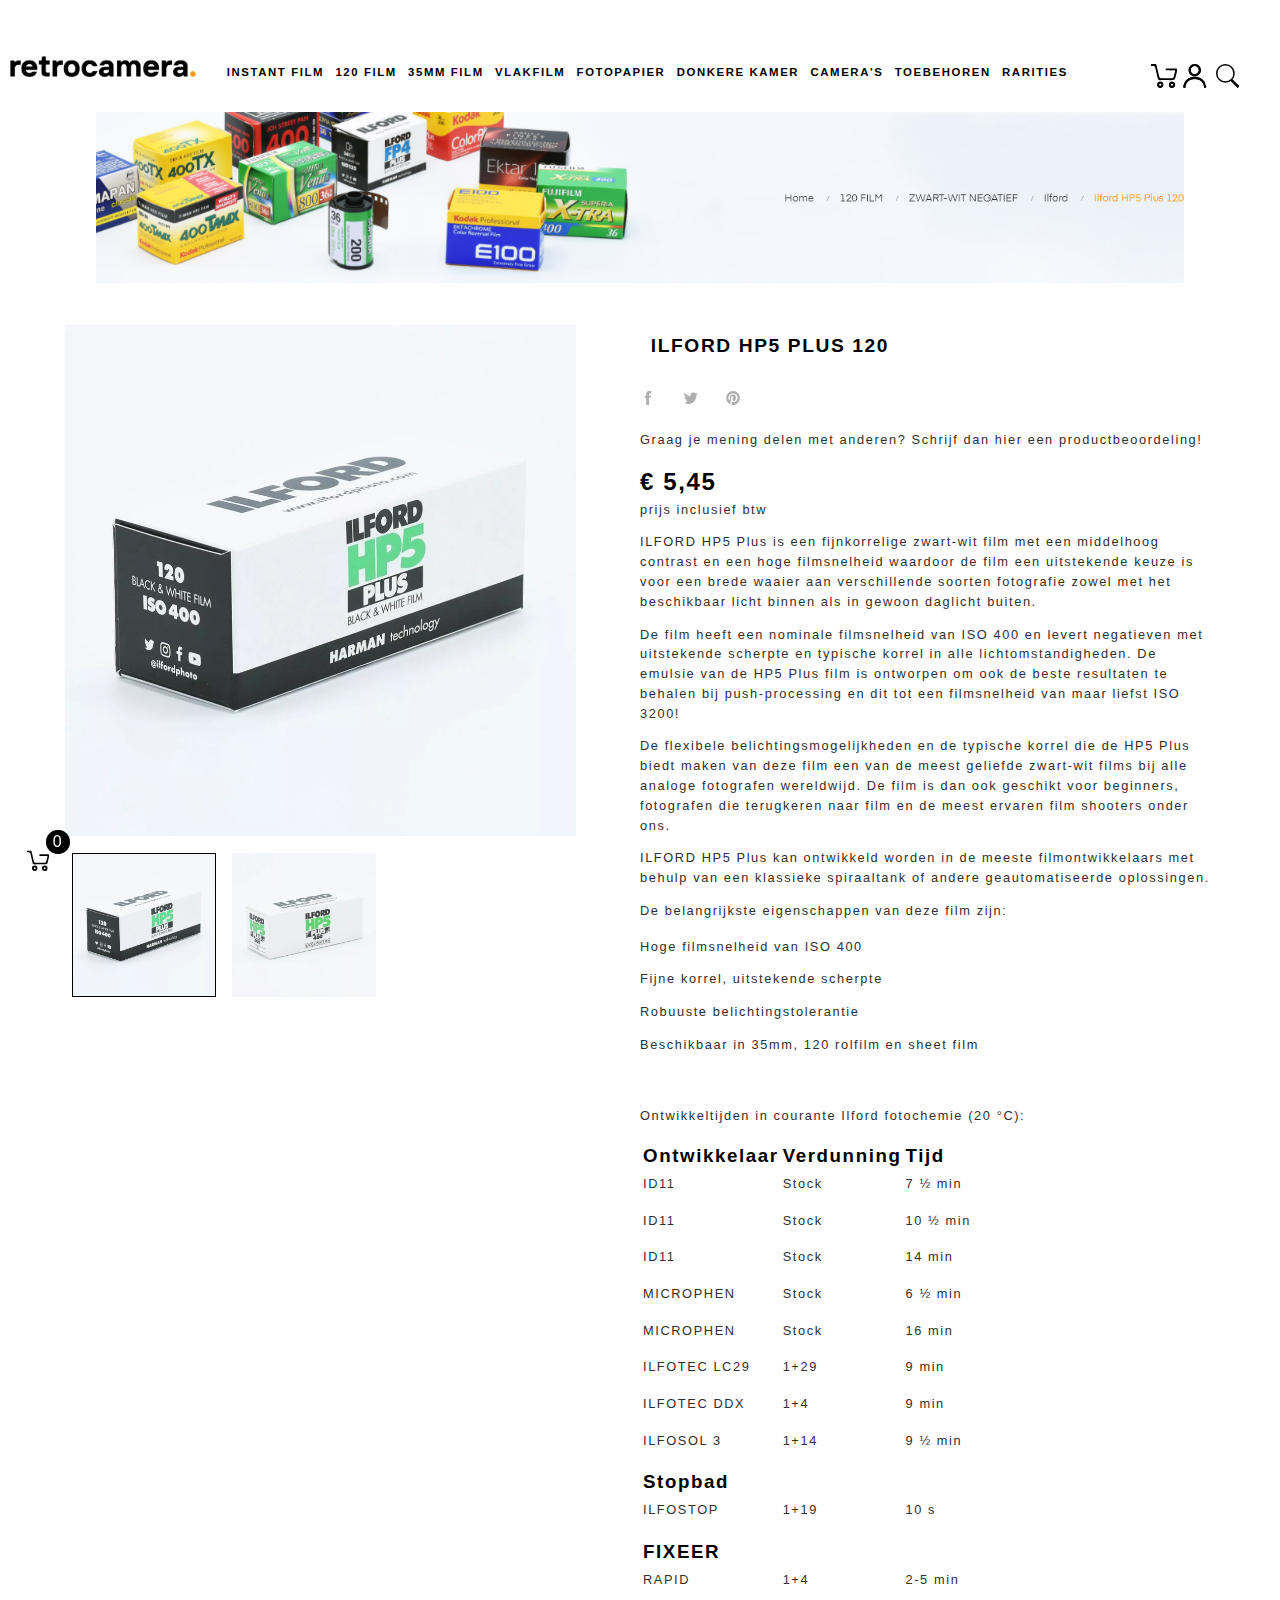
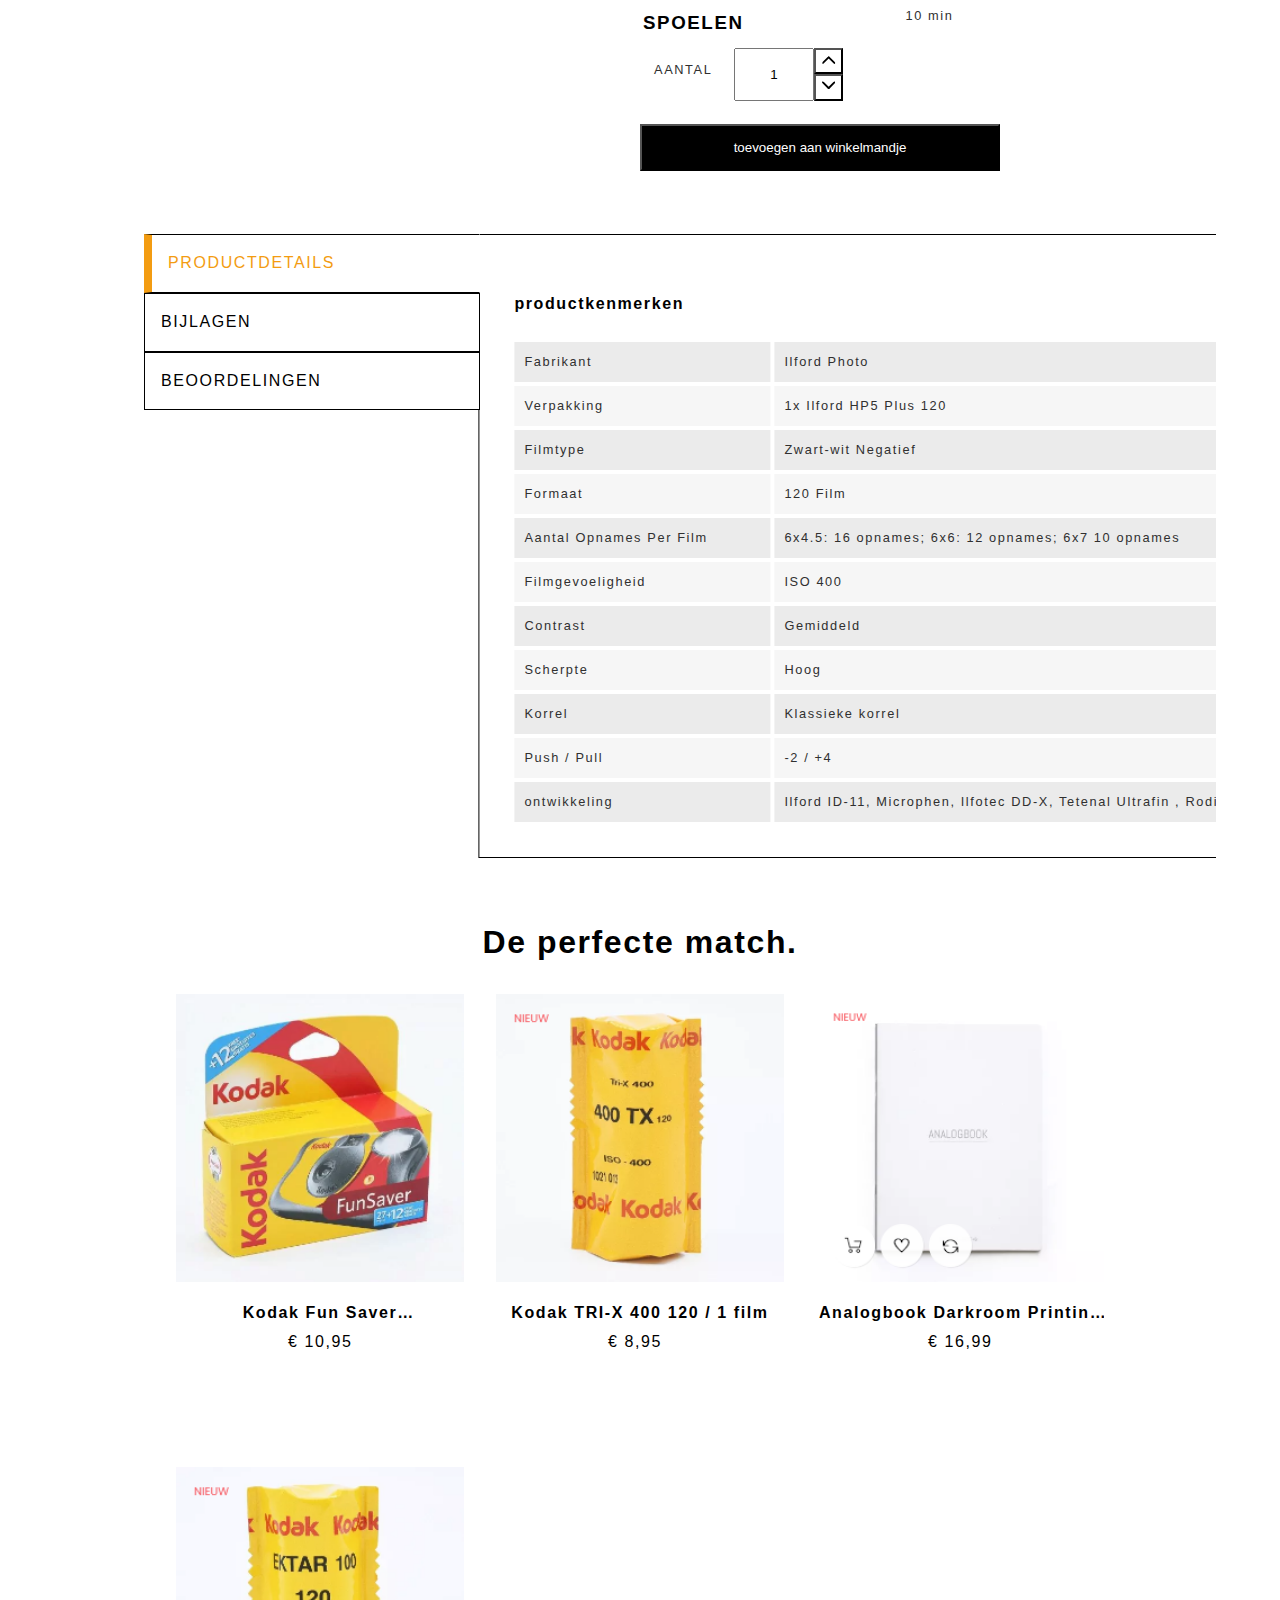
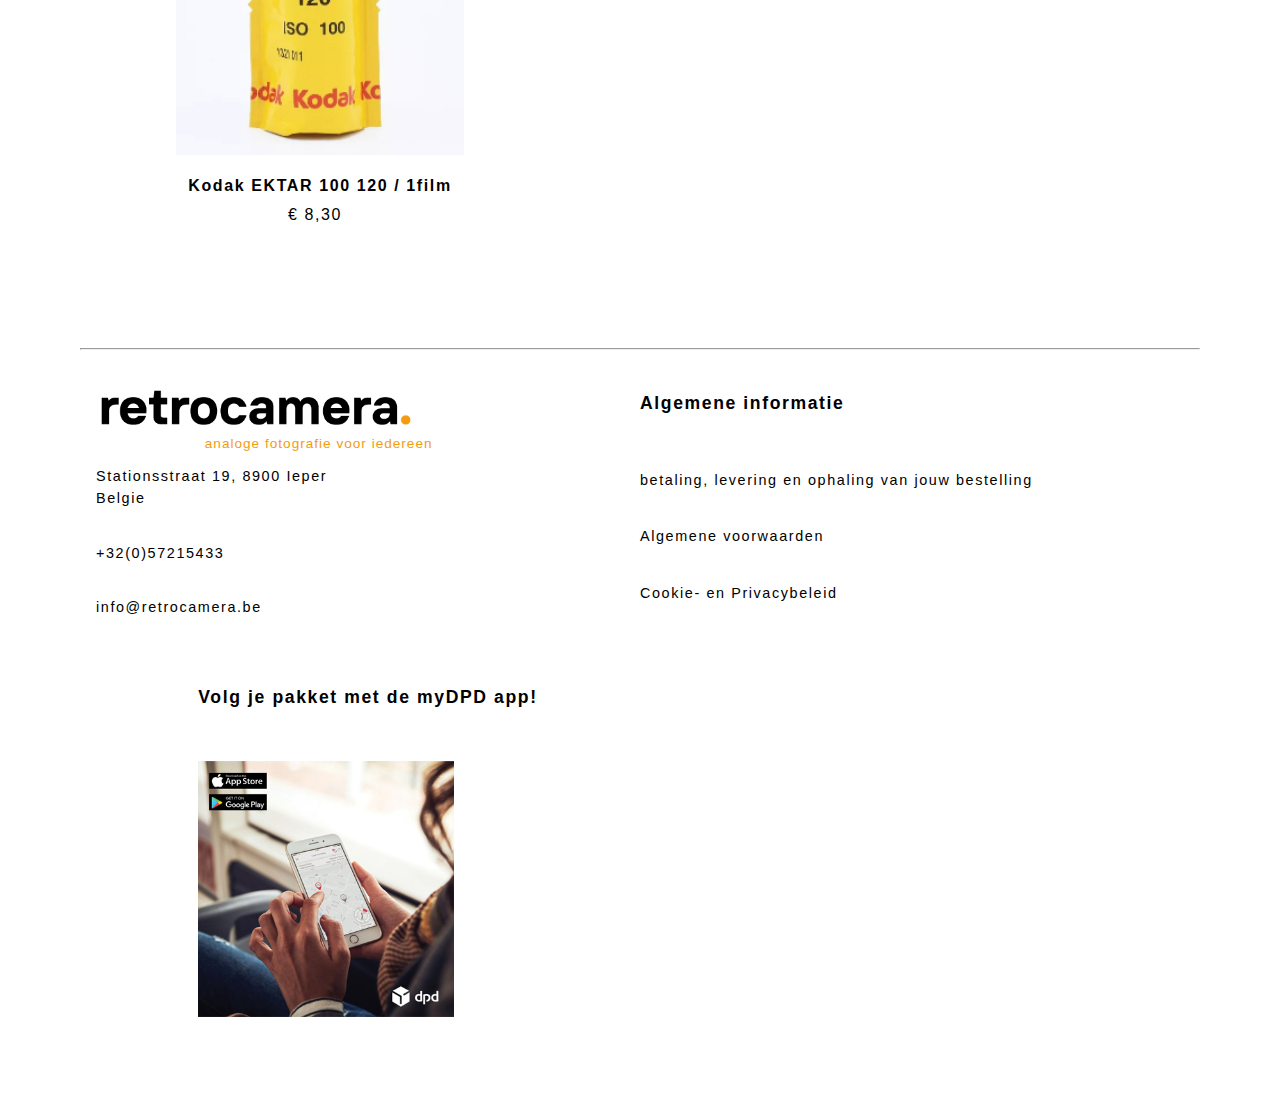
==== commit 5583e03a: "Add files via upload" ====
--- a/detailpagina.html
+++ b/detailpagina.html
@@ -218,6 +218,7 @@
     <section><img src="images/screenshot/bann.png" alt=""></section>
 
     <main>
+        <!-- product foto's  -->
         <section>
                 <img id="hoofdAfbeelding" src="images/producten/ilford(2).png" alt="">
                 <ul>
@@ -225,9 +226,11 @@
                     <li><img class="tweedeFoto" src="images/producten/ilford(1).png" alt=""></li>
                 </ul>
         </section>
+        <!-- einde product foto's  -->
+
+        <!-- product informatie  -->
         <section>
                 <h2>ILFORD HP5 PLUS 120</h2>
-
                 <ul>
                     <li>
                         <i>
@@ -443,10 +446,16 @@
                         </td>
                     </tr>
                 </table>
-    </section>
-                        <section></section>
-    <section>
-        <form action="">
+        </section>
+        <!-- einde productinformatie  -->
+
+        <!-- grid opvulling  -->
+        <section></section>
+        <!-- einde gridopbulling  -->
+    
+        <!-- aantal kopen  -->
+        <section>
+            <form action="">
             <fieldset>
                 <label for="aantal">AANTAL</label>
                 <input type="number" value="1" min="1" max="20">
@@ -476,10 +485,12 @@
                 <button type="button">
                      toevoegen aan winkelmandje
                 </button>
-        </form>
-    </section>
-
-<section>
+            </form>
+        </section>
+        <!-- einde aantal kopen  -->
+
+        <!-- product informatie, reviews, bijlage  -->
+        <section>
     <ul>
         <li>PRODUCTDETAILS</li>
         <li>BIJLAGEN</li>
@@ -587,25 +598,26 @@
             <button type="button">download(367,53k)</button>
         </article>
         <a href="">Wees de eerste om een beoordeling te schrijven over dit product</a>
-</section>
-<h2>
-    De perfecte match.
-</h2>
-<section>
-    <article title="kodakFunSaver">
-        <a href="">
-            <img src="images/producten/1(4).png" alt="">
-        </a>
-            <ul>
-                <li>
-                    <i>
-                        <svg class="inWinkelwagen" data-name="Laag 1" xmlns="http://www.w3.org/2000/svg" viewBox="0 0 94.49 86.63"><defs><style>.cls-1{fill:#fff;}</style></defs><path d="M3.38,5.25c4.58,0,9.17.16,13.73-.13,4.1-.26,5.75,1.55,6.61,5.4,3,13.26,6.39,26.42,9.29,39.69,1,4.44,2.72,6.25,7.51,6.13,12.9-.33,25.82-.21,38.73-.06,3.57,0,5.34-1.2,6.11-4.74C86.73,45.31,88.3,39.11,90.12,33c1.22-4.11-.1-5.14-4.1-5-8.33.23-16.67.07-25,.05-2.32,0-4.73.08-4.8-3.36s2.2-3.59,4.61-3.6c10.78,0,21.57.06,32.36,0,3.69,0,4.87,1.69,4.67,5.15-.45,7.76-3.1,15-4.87,22.51-3.47,14.58-3.57,14.55-18.49,14.55-12.92,0-25.84-.2-38.74.1-5.09.12-7.19-1.75-8.23-6.65C24.8,43.87,21.38,31.21,18.66,18.4c-1-4.75-3.06-6.83-7.93-6.24a58.17,58.17,0,0,1-7.35,0Z" transform="translate(-3.38 -5.09)"/><path d="M36.51,68.44A11.88,11.88,0,0,1,48.27,79.87c.1,6-5.25,11.58-11.46,11.84C31.06,92,25.14,86.18,25,80.19S30.39,68.59,36.51,68.44Z" transform="translate(-3.38 -5.09)"/><path d="M90.86,80.27c-.11,6.21-5.62,11.6-11.69,11.46A11.49,11.49,0,0,1,68,79.93,11.29,11.29,0,0,1,79.5,68.53,11.84,11.84,0,0,1,90.86,80.27Z" transform="translate(-3.38 -5.09)"/><circle class="cls-1" cx="33.62" cy="74.91" r="7"/><circle class="cls-1" cx="75.62" cy="74.91" r="7"/></svg>
-                    </i>
-                    <span>Toevoegen aan winkelmandje</span>
-                </li>
-                <li>
-                    <i>
-                        <svg version="1.1" xmlns="http://www.w3.org/2000/svg" xmlns:xlink="http://www.w3.org/1999/xlink" x="0px" y="0px"
+        </section>
+        <!-- einde product informatie, reviews, bijlage  -->
+        <h2>
+            De perfecte match.
+        </h2>
+        <section>
+            <article title="kodakFunSaver">
+                <a href="">
+                    <img src="images/producten/1(4).png" alt="">
+                </a>
+                <ul>
+                    <li>
+                        <i>
+                            <svg class="inWinkelwagen" data-name="Laag 1" xmlns="http://www.w3.org/2000/svg" viewBox="0 0 94.49 86.63"><defs><style>.cls-1{fill:#fff;}</style></defs><path d="M3.38,5.25c4.58,0,9.17.16,13.73-.13,4.1-.26,5.75,1.55,6.61,5.4,3,13.26,6.39,26.42,9.29,39.69,1,4.44,2.72,6.25,7.51,6.13,12.9-.33,25.82-.21,38.73-.06,3.57,0,5.34-1.2,6.11-4.74C86.73,45.31,88.3,39.11,90.12,33c1.22-4.11-.1-5.14-4.1-5-8.33.23-16.67.07-25,.05-2.32,0-4.73.08-4.8-3.36s2.2-3.59,4.61-3.6c10.78,0,21.57.06,32.36,0,3.69,0,4.87,1.69,4.67,5.15-.45,7.76-3.1,15-4.87,22.51-3.47,14.58-3.57,14.55-18.49,14.55-12.92,0-25.84-.2-38.74.1-5.09.12-7.19-1.75-8.23-6.65C24.8,43.87,21.38,31.21,18.66,18.4c-1-4.75-3.06-6.83-7.93-6.24a58.17,58.17,0,0,1-7.35,0Z" transform="translate(-3.38 -5.09)"/><path d="M36.51,68.44A11.88,11.88,0,0,1,48.27,79.87c.1,6-5.25,11.58-11.46,11.84C31.06,92,25.14,86.18,25,80.19S30.39,68.59,36.51,68.44Z" transform="translate(-3.38 -5.09)"/><path d="M90.86,80.27c-.11,6.21-5.62,11.6-11.69,11.46A11.49,11.49,0,0,1,68,79.93,11.29,11.29,0,0,1,79.5,68.53,11.84,11.84,0,0,1,90.86,80.27Z" transform="translate(-3.38 -5.09)"/><circle class="cls-1" cx="33.62" cy="74.91" r="7"/><circle class="cls-1" cx="75.62" cy="74.91" r="7"/></svg>
+                        </i>
+                        <span>Toevoegen aan winkelmandje</span>
+                    </li>
+                    <li>
+                        <i>
+                            <svg version="1.1" xmlns="http://www.w3.org/2000/svg" xmlns:xlink="http://www.w3.org/1999/xlink" x="0px" y="0px"
                             viewBox="0 0 1440 1440" style="enable-background:new 0 0 1440 1440;" xml:space="preserve">
                            <style type="text/css">
                             .st0{stroke:#000000;stroke-miterlimit:10;}
@@ -620,11 +632,11 @@
                            c-23.09-44.57-31.71-97.84-19.56-153.62c16.71-76.7,94.13-153.19,171-169.12c100.19-20.77,192.04,25.27,239.28,101.79
                            c0.01,0.01,0.02,0.01,0.02,0c38.46-62.3,106.49-104.39,184.52-106.68C1034.7,363.62,1141.25,471.4,1136,601.11z"/>
                            </svg>					  
-                    </i>
-                    <span>Toevoegen an verlanglijst</span>
-                </li>
-                <li>
-                    <i>
+                        </i>
+                        <span>Toevoegen an verlanglijst</span>
+                    </li>
+                    <li>
+                        <i>
                         <svg version="1.1" xmlns="http://www.w3.org/2000/svg" xmlns:xlink="http://www.w3.org/1999/xlink" x="0px" y="0px"
                              viewBox="0 0 1440 1440" style="enable-background:new 0 0 1440 1440;" xml:space="preserve">
                         <g>
@@ -640,182 +652,184 @@
                                 c16.99,26.57,52.31,34.33,78.88,17.34l0,0C1361.95,1112.95,1369.71,1077.64,1352.72,1051.07z"/>
                         </g>
                         </svg>	
-                    </i>
-                    <span>Toevoegen aan vergelijking</span>
-                </li>
-            </ul>
-            <h4>Kodak Fun Saver Wegwerpcamera / 27+12 opnames</h4>
-        <span>€ 10,95</span>
-    </article>
-    <article title="kodakTriX">
-        <a href=>
-            <img src="images/producten/1(5).png" alt="">
-        </a>
-            <ul>
-                <li>
-                    <i>
-                        <svg class="inWinkelwagen" data-name="Laag 1" xmlns="http://www.w3.org/2000/svg" viewBox="0 0 94.49 86.63"><defs><style>.cls-1{fill:#fff;}</style></defs><path d="M3.38,5.25c4.58,0,9.17.16,13.73-.13,4.1-.26,5.75,1.55,6.61,5.4,3,13.26,6.39,26.42,9.29,39.69,1,4.44,2.72,6.25,7.51,6.13,12.9-.33,25.82-.21,38.73-.06,3.57,0,5.34-1.2,6.11-4.74C86.73,45.31,88.3,39.11,90.12,33c1.22-4.11-.1-5.14-4.1-5-8.33.23-16.67.07-25,.05-2.32,0-4.73.08-4.8-3.36s2.2-3.59,4.61-3.6c10.78,0,21.57.06,32.36,0,3.69,0,4.87,1.69,4.67,5.15-.45,7.76-3.1,15-4.87,22.51-3.47,14.58-3.57,14.55-18.49,14.55-12.92,0-25.84-.2-38.74.1-5.09.12-7.19-1.75-8.23-6.65C24.8,43.87,21.38,31.21,18.66,18.4c-1-4.75-3.06-6.83-7.93-6.24a58.17,58.17,0,0,1-7.35,0Z" transform="translate(-3.38 -5.09)"/><path d="M36.51,68.44A11.88,11.88,0,0,1,48.27,79.87c.1,6-5.25,11.58-11.46,11.84C31.06,92,25.14,86.18,25,80.19S30.39,68.59,36.51,68.44Z" transform="translate(-3.38 -5.09)"/><path d="M90.86,80.27c-.11,6.21-5.62,11.6-11.69,11.46A11.49,11.49,0,0,1,68,79.93,11.29,11.29,0,0,1,79.5,68.53,11.84,11.84,0,0,1,90.86,80.27Z" transform="translate(-3.38 -5.09)"/><circle class="cls-1" cx="33.62" cy="74.91" r="7"/><circle class="cls-1" cx="75.62" cy="74.91" r="7"/></svg>
-                    </i>
-                    <span>Toevoegen aan winkelmandje</span>
-                </li>
-                <li>
-                    <i>
-                        <svg version="1.1" xmlns="http://www.w3.org/2000/svg" xmlns:xlink="http://www.w3.org/1999/xlink" x="0px" y="0px"
-                            viewBox="0 0 1440 1440" style="enable-background:new 0 0 1440 1440;" xml:space="preserve">
-                           <style type="text/css">
-                            .st0{stroke:#000000;stroke-miterlimit:10;}
-                           </style>
-                           <path class="st0" d="M1263.56,538.27c6.86-169.53-132.39-310.39-301.98-305.43c-101.98,2.98-190.9,58-241.16,139.42
-                           c-0.01,0.01-0.02,0.01-0.03,0c-61.73-100-181.77-160.17-312.72-133.03c-100.46,20.83-201.64,120.79-223.48,221.03
-                           c-15.88,72.9-4.62,142.53,25.57,200.77l-0.68,0.77l4.48,6.29c0,0,0,0,0,0c10.73,19.38,23.58,37.42,38.25,53.8c0,0,0,0,0,0
-                           l194.93,274.17l259.42,365.1l10.99,15.47c2.22,3.13,6.87,3.13,9.09,0l10.13-14.25l260.28-366.32l224.18-314.9c0,0,0-0.01,0-0.01
-                           l-0.22-1.66c0,0,0-0.01,0-0.01C1246.03,638.09,1261.47,589.9,1263.56,538.27z M1136,601.11c-1.6,39.5-13.41,76.38-32.86,108.06
-                           c0,0,0,0.01,0,0.01l0.17,1.27c0,0,0,0.01,0,0.01L931.77,951.4l-199.16,280.29l-7.75,10.91c-1.7,2.39-5.26,2.39-6.96,0l-8.41-11.84
-                           L511,951.4L361.85,741.62c0,0,0,0,0,0c-11.22-12.53-21.06-26.34-29.27-41.16c0,0,0,0,0,0l-3.42-4.82l0.52-0.59
-                           c-23.09-44.57-31.71-97.84-19.56-153.62c16.71-76.7,94.13-153.19,171-169.12c100.19-20.77,192.04,25.27,239.28,101.79
-                           c0.01,0.01,0.02,0.01,0.02,0c38.46-62.3,106.49-104.39,184.52-106.68C1034.7,363.62,1141.25,471.4,1136,601.11z"/>
-                           </svg>					  
-                    </i>
-                    <span>Toevoegen an verlanglijst</span>
-                </li>
-                <li>
-                    <i>
-                        <svg version="1.1" xmlns="http://www.w3.org/2000/svg" xmlns:xlink="http://www.w3.org/1999/xlink" x="0px" y="0px"
-                             viewBox="0 0 1440 1440" style="enable-background:new 0 0 1440 1440;" xml:space="preserve">
-                        <g>
-                            <path class="st0" d="M289.04,878.79c7.48-1.21,14.83-3.92,21.62-8.27l232.29-148.57c26.57-16.99,34.33-52.31,17.34-78.88v0
-                                c-16.99-26.57-52.31-34.33-78.88-17.34l-107.96,69.05C428.1,556.9,562.66,459.37,720,459.37c173.38,0,319.09,118.41,360.7,278.77
-                                h121.91C1158.8,511.56,959.39,340.44,720,340.44c-217.15,0-401.41,140.81-466.46,336.1l-74.87-117.06
-                                c-16.99-26.57-52.31-34.33-78.88-17.34l0,0c-26.57,16.99-34.33,52.31-17.34,78.88l148.57,232.29
-                                C243.82,873.32,267.02,882.66,289.04,878.79z"/>
-                            <path class="st0" d="M1352.72,1051.07l-148.57-232.29c-12.8-20.01-36-29.35-58.02-25.48c-7.48,1.21-14.83,3.92-21.62,8.27
-                                L892.22,950.13c-26.57,16.99-34.33,52.31-17.34,78.88h0c16.99,26.57,52.31,34.33,78.88,17.34l110.03-70.37
-                                c-56.31,134.31-189.03,228.65-343.79,228.65c-173.38,0-319.09-118.41-360.7-278.77H237.39
-                                c43.81,226.59,243.22,397.71,482.61,397.71c213.37,0,394.98-135.95,462.96-325.95l73.55,114.99
-                                c16.99,26.57,52.31,34.33,78.88,17.34l0,0C1361.95,1112.95,1369.71,1077.64,1352.72,1051.07z"/>
-                        </g>
-                        </svg>	
-                    </i>
-                    <span>Toevoegen aan vergelijking</span>
-                </li>
-            </ul>
-            <h4>Kodak TRI-X 400 120 / 1 film</h4>
-        <span>€ 8,95</span>
-    </article>
-    <article title="analogBook">
-        <a href="">
-            <img src="images/producten/1(6).png" alt="">
-        </a>
-            <ul>
-                <li>
-                    <i>
-                        <svg class="inWinkelwagen" data-name="Laag 1" xmlns="http://www.w3.org/2000/svg" viewBox="0 0 94.49 86.63"><defs><style>.cls-1{fill:#fff;}</style></defs><path d="M3.38,5.25c4.58,0,9.17.16,13.73-.13,4.1-.26,5.75,1.55,6.61,5.4,3,13.26,6.39,26.42,9.29,39.69,1,4.44,2.72,6.25,7.51,6.13,12.9-.33,25.82-.21,38.73-.06,3.57,0,5.34-1.2,6.11-4.74C86.73,45.31,88.3,39.11,90.12,33c1.22-4.11-.1-5.14-4.1-5-8.33.23-16.67.07-25,.05-2.32,0-4.73.08-4.8-3.36s2.2-3.59,4.61-3.6c10.78,0,21.57.06,32.36,0,3.69,0,4.87,1.69,4.67,5.15-.45,7.76-3.1,15-4.87,22.51-3.47,14.58-3.57,14.55-18.49,14.55-12.92,0-25.84-.2-38.74.1-5.09.12-7.19-1.75-8.23-6.65C24.8,43.87,21.38,31.21,18.66,18.4c-1-4.75-3.06-6.83-7.93-6.24a58.17,58.17,0,0,1-7.35,0Z" transform="translate(-3.38 -5.09)"/><path d="M36.51,68.44A11.88,11.88,0,0,1,48.27,79.87c.1,6-5.25,11.58-11.46,11.84C31.06,92,25.14,86.18,25,80.19S30.39,68.59,36.51,68.44Z" transform="translate(-3.38 -5.09)"/><path d="M90.86,80.27c-.11,6.21-5.62,11.6-11.69,11.46A11.49,11.49,0,0,1,68,79.93,11.29,11.29,0,0,1,79.5,68.53,11.84,11.84,0,0,1,90.86,80.27Z" transform="translate(-3.38 -5.09)"/><circle class="cls-1" cx="33.62" cy="74.91" r="7"/><circle class="cls-1" cx="75.62" cy="74.91" r="7"/></svg>
-                    </i>
-                    <span>Toevoegen aan winkelmandje</span>
-                </li>
-                <li>
-                    <i>
-                        <svg version="1.1" xmlns="http://www.w3.org/2000/svg" xmlns:xlink="http://www.w3.org/1999/xlink" x="0px" y="0px"
-                            viewBox="0 0 1440 1440" style="enable-background:new 0 0 1440 1440;" xml:space="preserve">
-                           <style type="text/css">
-                            .st0{stroke:#000000;stroke-miterlimit:10;}
-                           </style>
-                           <path class="st0" d="M1263.56,538.27c6.86-169.53-132.39-310.39-301.98-305.43c-101.98,2.98-190.9,58-241.16,139.42
-                           c-0.01,0.01-0.02,0.01-0.03,0c-61.73-100-181.77-160.17-312.72-133.03c-100.46,20.83-201.64,120.79-223.48,221.03
-                           c-15.88,72.9-4.62,142.53,25.57,200.77l-0.68,0.77l4.48,6.29c0,0,0,0,0,0c10.73,19.38,23.58,37.42,38.25,53.8c0,0,0,0,0,0
-                           l194.93,274.17l259.42,365.1l10.99,15.47c2.22,3.13,6.87,3.13,9.09,0l10.13-14.25l260.28-366.32l224.18-314.9c0,0,0-0.01,0-0.01
-                           l-0.22-1.66c0,0,0-0.01,0-0.01C1246.03,638.09,1261.47,589.9,1263.56,538.27z M1136,601.11c-1.6,39.5-13.41,76.38-32.86,108.06
-                           c0,0,0,0.01,0,0.01l0.17,1.27c0,0,0,0.01,0,0.01L931.77,951.4l-199.16,280.29l-7.75,10.91c-1.7,2.39-5.26,2.39-6.96,0l-8.41-11.84
-                           L511,951.4L361.85,741.62c0,0,0,0,0,0c-11.22-12.53-21.06-26.34-29.27-41.16c0,0,0,0,0,0l-3.42-4.82l0.52-0.59
-                           c-23.09-44.57-31.71-97.84-19.56-153.62c16.71-76.7,94.13-153.19,171-169.12c100.19-20.77,192.04,25.27,239.28,101.79
-                           c0.01,0.01,0.02,0.01,0.02,0c38.46-62.3,106.49-104.39,184.52-106.68C1034.7,363.62,1141.25,471.4,1136,601.11z"/>
-                           </svg>					  
-                    </i>
-                    <span>Toevoegen an verlanglijst</span>
-                </li>
-                <li>
-                    <i>
-                        <svg version="1.1" xmlns="http://www.w3.org/2000/svg" xmlns:xlink="http://www.w3.org/1999/xlink" x="0px" y="0px"
-                             viewBox="0 0 1440 1440" style="enable-background:new 0 0 1440 1440;" xml:space="preserve">
-                        <g>
-                            <path class="st0" d="M289.04,878.79c7.48-1.21,14.83-3.92,21.62-8.27l232.29-148.57c26.57-16.99,34.33-52.31,17.34-78.88v0
-                                c-16.99-26.57-52.31-34.33-78.88-17.34l-107.96,69.05C428.1,556.9,562.66,459.37,720,459.37c173.38,0,319.09,118.41,360.7,278.77
-                                h121.91C1158.8,511.56,959.39,340.44,720,340.44c-217.15,0-401.41,140.81-466.46,336.1l-74.87-117.06
-                                c-16.99-26.57-52.31-34.33-78.88-17.34l0,0c-26.57,16.99-34.33,52.31-17.34,78.88l148.57,232.29
-                                C243.82,873.32,267.02,882.66,289.04,878.79z"/>
-                            <path class="st0" d="M1352.72,1051.07l-148.57-232.29c-12.8-20.01-36-29.35-58.02-25.48c-7.48,1.21-14.83,3.92-21.62,8.27
-                                L892.22,950.13c-26.57,16.99-34.33,52.31-17.34,78.88h0c16.99,26.57,52.31,34.33,78.88,17.34l110.03-70.37
-                                c-56.31,134.31-189.03,228.65-343.79,228.65c-173.38,0-319.09-118.41-360.7-278.77H237.39
-                                c43.81,226.59,243.22,397.71,482.61,397.71c213.37,0,394.98-135.95,462.96-325.95l73.55,114.99
-                                c16.99,26.57,52.31,34.33,78.88,17.34l0,0C1361.95,1112.95,1369.71,1077.64,1352.72,1051.07z"/>
-                        </g>
-                        </svg>	
-                    </i>
-                    <span>Toevoegen aan vergelijking</span>
-                </li>
-            </ul>
-            <h4>Analogbook Darkroom Printing - Notitieboekje voor papierontwikkeling</h4>
-        <span>€ 16,99</span>
-    </article>
-    <article title="kodakEktar">
-        <a href="">
-            <img src="images/producten/1(7).png" alt="">
-        </a>
-            <ul>
-                <li>
-                    <i>
-                        <svg class="inWinkelwagen" data-name="Laag 1" xmlns="http://www.w3.org/2000/svg" viewBox="0 0 94.49 86.63"><defs><style>.cls-1{fill:#fff;}</style></defs><path d="M3.38,5.25c4.58,0,9.17.16,13.73-.13,4.1-.26,5.75,1.55,6.61,5.4,3,13.26,6.39,26.42,9.29,39.69,1,4.44,2.72,6.25,7.51,6.13,12.9-.33,25.82-.21,38.73-.06,3.57,0,5.34-1.2,6.11-4.74C86.73,45.31,88.3,39.11,90.12,33c1.22-4.11-.1-5.14-4.1-5-8.33.23-16.67.07-25,.05-2.32,0-4.73.08-4.8-3.36s2.2-3.59,4.61-3.6c10.78,0,21.57.06,32.36,0,3.69,0,4.87,1.69,4.67,5.15-.45,7.76-3.1,15-4.87,22.51-3.47,14.58-3.57,14.55-18.49,14.55-12.92,0-25.84-.2-38.74.1-5.09.12-7.19-1.75-8.23-6.65C24.8,43.87,21.38,31.21,18.66,18.4c-1-4.75-3.06-6.83-7.93-6.24a58.17,58.17,0,0,1-7.35,0Z" transform="translate(-3.38 -5.09)"/><path d="M36.51,68.44A11.88,11.88,0,0,1,48.27,79.87c.1,6-5.25,11.58-11.46,11.84C31.06,92,25.14,86.18,25,80.19S30.39,68.59,36.51,68.44Z" transform="translate(-3.38 -5.09)"/><path d="M90.86,80.27c-.11,6.21-5.62,11.6-11.69,11.46A11.49,11.49,0,0,1,68,79.93,11.29,11.29,0,0,1,79.5,68.53,11.84,11.84,0,0,1,90.86,80.27Z" transform="translate(-3.38 -5.09)"/><circle class="cls-1" cx="33.62" cy="74.91" r="7"/><circle class="cls-1" cx="75.62" cy="74.91" r="7"/></svg>
-                    </i>
-                    <span>Toevoegen aan winkelmandje</span>
-                </li>
-                <li>
-                    <i>
-                        <svg version="1.1" xmlns="http://www.w3.org/2000/svg" xmlns:xlink="http://www.w3.org/1999/xlink" x="0px" y="0px"
-                            viewBox="0 0 1440 1440" style="enable-background:new 0 0 1440 1440;" xml:space="preserve">
-                           <style type="text/css">
-                            .st0{stroke:#000000;stroke-miterlimit:10;}
-                           </style>
-                           <path class="st0" d="M1263.56,538.27c6.86-169.53-132.39-310.39-301.98-305.43c-101.98,2.98-190.9,58-241.16,139.42
-                           c-0.01,0.01-0.02,0.01-0.03,0c-61.73-100-181.77-160.17-312.72-133.03c-100.46,20.83-201.64,120.79-223.48,221.03
-                           c-15.88,72.9-4.62,142.53,25.57,200.77l-0.68,0.77l4.48,6.29c0,0,0,0,0,0c10.73,19.38,23.58,37.42,38.25,53.8c0,0,0,0,0,0
-                           l194.93,274.17l259.42,365.1l10.99,15.47c2.22,3.13,6.87,3.13,9.09,0l10.13-14.25l260.28-366.32l224.18-314.9c0,0,0-0.01,0-0.01
-                           l-0.22-1.66c0,0,0-0.01,0-0.01C1246.03,638.09,1261.47,589.9,1263.56,538.27z M1136,601.11c-1.6,39.5-13.41,76.38-32.86,108.06
-                           c0,0,0,0.01,0,0.01l0.17,1.27c0,0,0,0.01,0,0.01L931.77,951.4l-199.16,280.29l-7.75,10.91c-1.7,2.39-5.26,2.39-6.96,0l-8.41-11.84
-                           L511,951.4L361.85,741.62c0,0,0,0,0,0c-11.22-12.53-21.06-26.34-29.27-41.16c0,0,0,0,0,0l-3.42-4.82l0.52-0.59
-                           c-23.09-44.57-31.71-97.84-19.56-153.62c16.71-76.7,94.13-153.19,171-169.12c100.19-20.77,192.04,25.27,239.28,101.79
-                           c0.01,0.01,0.02,0.01,0.02,0c38.46-62.3,106.49-104.39,184.52-106.68C1034.7,363.62,1141.25,471.4,1136,601.11z"/>
-                           </svg>					  
-                    </i>
-                    <span>Toevoegen an verlanglijst</span>
-                </li>
-                <li>
-                    <i>
-                        <svg version="1.1" xmlns="http://www.w3.org/2000/svg" xmlns:xlink="http://www.w3.org/1999/xlink" x="0px" y="0px"
-                             viewBox="0 0 1440 1440" style="enable-background:new 0 0 1440 1440;" xml:space="preserve">
-                        <g>
-                            <path class="st0" d="M289.04,878.79c7.48-1.21,14.83-3.92,21.62-8.27l232.29-148.57c26.57-16.99,34.33-52.31,17.34-78.88v0
-                                c-16.99-26.57-52.31-34.33-78.88-17.34l-107.96,69.05C428.1,556.9,562.66,459.37,720,459.37c173.38,0,319.09,118.41,360.7,278.77
-                                h121.91C1158.8,511.56,959.39,340.44,720,340.44c-217.15,0-401.41,140.81-466.46,336.1l-74.87-117.06
-                                c-16.99-26.57-52.31-34.33-78.88-17.34l0,0c-26.57,16.99-34.33,52.31-17.34,78.88l148.57,232.29
-                                C243.82,873.32,267.02,882.66,289.04,878.79z"/>
-                            <path class="st0" d="M1352.72,1051.07l-148.57-232.29c-12.8-20.01-36-29.35-58.02-25.48c-7.48,1.21-14.83,3.92-21.62,8.27
-                                L892.22,950.13c-26.57,16.99-34.33,52.31-17.34,78.88h0c16.99,26.57,52.31,34.33,78.88,17.34l110.03-70.37
-                                c-56.31,134.31-189.03,228.65-343.79,228.65c-173.38,0-319.09-118.41-360.7-278.77H237.39
-                                c43.81,226.59,243.22,397.71,482.61,397.71c213.37,0,394.98-135.95,462.96-325.95l73.55,114.99
-                                c16.99,26.57,52.31,34.33,78.88,17.34l0,0C1361.95,1112.95,1369.71,1077.64,1352.72,1051.07z"/>
-                        </g>
-                        </svg>	
-                    </i>
-                    <span>Toevoegen aan vergelijking</span>
-                </li>
-            </ul>
-            <h4>Kodak EKTAR 100 120 / 1film </h4>
-        <span>€ 8,30</span>
-    </article>
-</section>
-<!-- einde aanbevolen  -->
-<hr>
-    		<!-- winkelwagen -->
+                        </i>
+                        <span>Toevoegen aan vergelijking</span>
+                    </li>
+                </ul>
+                <h4>Kodak Fun Saver Wegwerpcamera / 27+12 opnames</h4>
+                <span>€ 10,95</span>
+            </article>
+            <article title="kodakTriX">
+                <a href=>
+                    <img src="images/producten/1(5).png" alt="">
+                </a>
+                <ul>
+                    <li>
+                        <i>
+                            <svg class="inWinkelwagen" data-name="Laag 1" xmlns="http://www.w3.org/2000/svg" viewBox="0 0 94.49 86.63"><defs><style>.cls-1{fill:#fff;}</style></defs><path d="M3.38,5.25c4.58,0,9.17.16,13.73-.13,4.1-.26,5.75,1.55,6.61,5.4,3,13.26,6.39,26.42,9.29,39.69,1,4.44,2.72,6.25,7.51,6.13,12.9-.33,25.82-.21,38.73-.06,3.57,0,5.34-1.2,6.11-4.74C86.73,45.31,88.3,39.11,90.12,33c1.22-4.11-.1-5.14-4.1-5-8.33.23-16.67.07-25,.05-2.32,0-4.73.08-4.8-3.36s2.2-3.59,4.61-3.6c10.78,0,21.57.06,32.36,0,3.69,0,4.87,1.69,4.67,5.15-.45,7.76-3.1,15-4.87,22.51-3.47,14.58-3.57,14.55-18.49,14.55-12.92,0-25.84-.2-38.74.1-5.09.12-7.19-1.75-8.23-6.65C24.8,43.87,21.38,31.21,18.66,18.4c-1-4.75-3.06-6.83-7.93-6.24a58.17,58.17,0,0,1-7.35,0Z" transform="translate(-3.38 -5.09)"/><path d="M36.51,68.44A11.88,11.88,0,0,1,48.27,79.87c.1,6-5.25,11.58-11.46,11.84C31.06,92,25.14,86.18,25,80.19S30.39,68.59,36.51,68.44Z" transform="translate(-3.38 -5.09)"/><path d="M90.86,80.27c-.11,6.21-5.62,11.6-11.69,11.46A11.49,11.49,0,0,1,68,79.93,11.29,11.29,0,0,1,79.5,68.53,11.84,11.84,0,0,1,90.86,80.27Z" transform="translate(-3.38 -5.09)"/><circle class="cls-1" cx="33.62" cy="74.91" r="7"/><circle class="cls-1" cx="75.62" cy="74.91" r="7"/></svg>
+                        </i>
+                        <span>Toevoegen aan winkelmandje</span>
+                    </li>
+                    <li>
+                        <i>
+                            <svg version="1.1" xmlns="http://www.w3.org/2000/svg" xmlns:xlink="http://www.w3.org/1999/xlink" x="0px" y="0px"
+                                viewBox="0 0 1440 1440" style="enable-background:new 0 0 1440 1440;" xml:space="preserve">
+                               <style type="text/css">
+                                .st0{stroke:#000000;stroke-miterlimit:10;}
+                               </style>
+                               <path class="st0" d="M1263.56,538.27c6.86-169.53-132.39-310.39-301.98-305.43c-101.98,2.98-190.9,58-241.16,139.42
+                               c-0.01,0.01-0.02,0.01-0.03,0c-61.73-100-181.77-160.17-312.72-133.03c-100.46,20.83-201.64,120.79-223.48,221.03
+                               c-15.88,72.9-4.62,142.53,25.57,200.77l-0.68,0.77l4.48,6.29c0,0,0,0,0,0c10.73,19.38,23.58,37.42,38.25,53.8c0,0,0,0,0,0
+                               l194.93,274.17l259.42,365.1l10.99,15.47c2.22,3.13,6.87,3.13,9.09,0l10.13-14.25l260.28-366.32l224.18-314.9c0,0,0-0.01,0-0.01
+                               l-0.22-1.66c0,0,0-0.01,0-0.01C1246.03,638.09,1261.47,589.9,1263.56,538.27z M1136,601.11c-1.6,39.5-13.41,76.38-32.86,108.06
+                               c0,0,0,0.01,0,0.01l0.17,1.27c0,0,0,0.01,0,0.01L931.77,951.4l-199.16,280.29l-7.75,10.91c-1.7,2.39-5.26,2.39-6.96,0l-8.41-11.84
+                               L511,951.4L361.85,741.62c0,0,0,0,0,0c-11.22-12.53-21.06-26.34-29.27-41.16c0,0,0,0,0,0l-3.42-4.82l0.52-0.59
+                               c-23.09-44.57-31.71-97.84-19.56-153.62c16.71-76.7,94.13-153.19,171-169.12c100.19-20.77,192.04,25.27,239.28,101.79
+                               c0.01,0.01,0.02,0.01,0.02,0c38.46-62.3,106.49-104.39,184.52-106.68C1034.7,363.62,1141.25,471.4,1136,601.11z"/>
+                               </svg>					  
+                        </i>
+                        <span>Toevoegen an verlanglijst</span>
+                    </li>
+                    <li>
+                            <i>
+                                <svg version="1.1" xmlns="http://www.w3.org/2000/svg" xmlns:xlink="http://www.w3.org/1999/xlink" x="0px" y="0px"
+                                     viewBox="0 0 1440 1440" style="enable-background:new 0 0 1440 1440;" xml:space="preserve">
+                                <g>
+                                    <path class="st0" d="M289.04,878.79c7.48-1.21,14.83-3.92,21.62-8.27l232.29-148.57c26.57-16.99,34.33-52.31,17.34-78.88v0
+                                        c-16.99-26.57-52.31-34.33-78.88-17.34l-107.96,69.05C428.1,556.9,562.66,459.37,720,459.37c173.38,0,319.09,118.41,360.7,278.77
+                                        h121.91C1158.8,511.56,959.39,340.44,720,340.44c-217.15,0-401.41,140.81-466.46,336.1l-74.87-117.06
+                                        c-16.99-26.57-52.31-34.33-78.88-17.34l0,0c-26.57,16.99-34.33,52.31-17.34,78.88l148.57,232.29
+                                        C243.82,873.32,267.02,882.66,289.04,878.79z"/>
+                                    <path class="st0" d="M1352.72,1051.07l-148.57-232.29c-12.8-20.01-36-29.35-58.02-25.48c-7.48,1.21-14.83,3.92-21.62,8.27
+                                        L892.22,950.13c-26.57,16.99-34.33,52.31-17.34,78.88h0c16.99,26.57,52.31,34.33,78.88,17.34l110.03-70.37
+                                        c-56.31,134.31-189.03,228.65-343.79,228.65c-173.38,0-319.09-118.41-360.7-278.77H237.39
+                                        c43.81,226.59,243.22,397.71,482.61,397.71c213.37,0,394.98-135.95,462.96-325.95l73.55,114.99
+                                        c16.99,26.57,52.31,34.33,78.88,17.34l0,0C1361.95,1112.95,1369.71,1077.64,1352.72,1051.07z"/>
+                                </g>
+                                </svg>	
+                            </i>
+                            <span>Toevoegen aan vergelijking</span>
+                        </li>
+                    </ul>
+                    <h4>Kodak TRI-X 400 120 / 1 film</h4>
+                <span>€ 8,95</span>
+            </article>
+            <article title="analogBook">
+                <a href="">
+                    <img src="images/producten/1(6).png" alt="">
+                </a>
+                    <ul>
+                        <li>
+                            <i>
+                                <svg class="inWinkelwagen" data-name="Laag 1" xmlns="http://www.w3.org/2000/svg" viewBox="0 0 94.49 86.63"><defs><style>.cls-1{fill:#fff;}</style></defs><path d="M3.38,5.25c4.58,0,9.17.16,13.73-.13,4.1-.26,5.75,1.55,6.61,5.4,3,13.26,6.39,26.42,9.29,39.69,1,4.44,2.72,6.25,7.51,6.13,12.9-.33,25.82-.21,38.73-.06,3.57,0,5.34-1.2,6.11-4.74C86.73,45.31,88.3,39.11,90.12,33c1.22-4.11-.1-5.14-4.1-5-8.33.23-16.67.07-25,.05-2.32,0-4.73.08-4.8-3.36s2.2-3.59,4.61-3.6c10.78,0,21.57.06,32.36,0,3.69,0,4.87,1.69,4.67,5.15-.45,7.76-3.1,15-4.87,22.51-3.47,14.58-3.57,14.55-18.49,14.55-12.92,0-25.84-.2-38.74.1-5.09.12-7.19-1.75-8.23-6.65C24.8,43.87,21.38,31.21,18.66,18.4c-1-4.75-3.06-6.83-7.93-6.24a58.17,58.17,0,0,1-7.35,0Z" transform="translate(-3.38 -5.09)"/><path d="M36.51,68.44A11.88,11.88,0,0,1,48.27,79.87c.1,6-5.25,11.58-11.46,11.84C31.06,92,25.14,86.18,25,80.19S30.39,68.59,36.51,68.44Z" transform="translate(-3.38 -5.09)"/><path d="M90.86,80.27c-.11,6.21-5.62,11.6-11.69,11.46A11.49,11.49,0,0,1,68,79.93,11.29,11.29,0,0,1,79.5,68.53,11.84,11.84,0,0,1,90.86,80.27Z" transform="translate(-3.38 -5.09)"/><circle class="cls-1" cx="33.62" cy="74.91" r="7"/><circle class="cls-1" cx="75.62" cy="74.91" r="7"/></svg>
+                            </i>
+                            <span>Toevoegen aan winkelmandje</span>
+                        </li>
+                        <li>
+                            <i>
+                                <svg version="1.1" xmlns="http://www.w3.org/2000/svg" xmlns:xlink="http://www.w3.org/1999/xlink" x="0px" y="0px"
+                                    viewBox="0 0 1440 1440" style="enable-background:new 0 0 1440 1440;" xml:space="preserve">
+                                   <style type="text/css">
+                                    .st0{stroke:#000000;stroke-miterlimit:10;}
+                                   </style>
+                                   <path class="st0" d="M1263.56,538.27c6.86-169.53-132.39-310.39-301.98-305.43c-101.98,2.98-190.9,58-241.16,139.42
+                                   c-0.01,0.01-0.02,0.01-0.03,0c-61.73-100-181.77-160.17-312.72-133.03c-100.46,20.83-201.64,120.79-223.48,221.03
+                                   c-15.88,72.9-4.62,142.53,25.57,200.77l-0.68,0.77l4.48,6.29c0,0,0,0,0,0c10.73,19.38,23.58,37.42,38.25,53.8c0,0,0,0,0,0
+                                   l194.93,274.17l259.42,365.1l10.99,15.47c2.22,3.13,6.87,3.13,9.09,0l10.13-14.25l260.28-366.32l224.18-314.9c0,0,0-0.01,0-0.01
+                                   l-0.22-1.66c0,0,0-0.01,0-0.01C1246.03,638.09,1261.47,589.9,1263.56,538.27z M1136,601.11c-1.6,39.5-13.41,76.38-32.86,108.06
+                                   c0,0,0,0.01,0,0.01l0.17,1.27c0,0,0,0.01,0,0.01L931.77,951.4l-199.16,280.29l-7.75,10.91c-1.7,2.39-5.26,2.39-6.96,0l-8.41-11.84
+                                   L511,951.4L361.85,741.62c0,0,0,0,0,0c-11.22-12.53-21.06-26.34-29.27-41.16c0,0,0,0,0,0l-3.42-4.82l0.52-0.59
+                                   c-23.09-44.57-31.71-97.84-19.56-153.62c16.71-76.7,94.13-153.19,171-169.12c100.19-20.77,192.04,25.27,239.28,101.79
+                                   c0.01,0.01,0.02,0.01,0.02,0c38.46-62.3,106.49-104.39,184.52-106.68C1034.7,363.62,1141.25,471.4,1136,601.11z"/>
+                                   </svg>					  
+                            </i>
+                            <span>Toevoegen an verlanglijst</span>
+                        </li>
+                        <li>
+                            <i>
+                                <svg version="1.1" xmlns="http://www.w3.org/2000/svg" xmlns:xlink="http://www.w3.org/1999/xlink" x="0px" y="0px"
+                                     viewBox="0 0 1440 1440" style="enable-background:new 0 0 1440 1440;" xml:space="preserve">
+                                <g>
+                                    <path class="st0" d="M289.04,878.79c7.48-1.21,14.83-3.92,21.62-8.27l232.29-148.57c26.57-16.99,34.33-52.31,17.34-78.88v0
+                                        c-16.99-26.57-52.31-34.33-78.88-17.34l-107.96,69.05C428.1,556.9,562.66,459.37,720,459.37c173.38,0,319.09,118.41,360.7,278.77
+                                        h121.91C1158.8,511.56,959.39,340.44,720,340.44c-217.15,0-401.41,140.81-466.46,336.1l-74.87-117.06
+                                        c-16.99-26.57-52.31-34.33-78.88-17.34l0,0c-26.57,16.99-34.33,52.31-17.34,78.88l148.57,232.29
+                                        C243.82,873.32,267.02,882.66,289.04,878.79z"/>
+                                    <path class="st0" d="M1352.72,1051.07l-148.57-232.29c-12.8-20.01-36-29.35-58.02-25.48c-7.48,1.21-14.83,3.92-21.62,8.27
+                                        L892.22,950.13c-26.57,16.99-34.33,52.31-17.34,78.88h0c16.99,26.57,52.31,34.33,78.88,17.34l110.03-70.37
+                                        c-56.31,134.31-189.03,228.65-343.79,228.65c-173.38,0-319.09-118.41-360.7-278.77H237.39
+                                        c43.81,226.59,243.22,397.71,482.61,397.71c213.37,0,394.98-135.95,462.96-325.95l73.55,114.99
+                                        c16.99,26.57,52.31,34.33,78.88,17.34l0,0C1361.95,1112.95,1369.71,1077.64,1352.72,1051.07z"/>
+                                </g>
+                                </svg>	
+                            </i>
+                            <span>Toevoegen aan vergelijking</span>
+                        </li>
+                    </ul>
+                    <h4>Analogbook Darkroom Printing - Notitieboekje voor papierontwikkeling</h4>
+                <span>€ 16,99</span>
+            </article>
+            <article title="kodakEktar">
+                <a href="">
+                    <img src="images/producten/1(7).png" alt="">
+                </a>
+                    <ul>
+                        <li>
+                            <i>
+                                <svg class="inWinkelwagen" data-name="Laag 1" xmlns="http://www.w3.org/2000/svg" viewBox="0 0 94.49 86.63"><defs><style>.cls-1{fill:#fff;}</style></defs><path d="M3.38,5.25c4.58,0,9.17.16,13.73-.13,4.1-.26,5.75,1.55,6.61,5.4,3,13.26,6.39,26.42,9.29,39.69,1,4.44,2.72,6.25,7.51,6.13,12.9-.33,25.82-.21,38.73-.06,3.57,0,5.34-1.2,6.11-4.74C86.73,45.31,88.3,39.11,90.12,33c1.22-4.11-.1-5.14-4.1-5-8.33.23-16.67.07-25,.05-2.32,0-4.73.08-4.8-3.36s2.2-3.59,4.61-3.6c10.78,0,21.57.06,32.36,0,3.69,0,4.87,1.69,4.67,5.15-.45,7.76-3.1,15-4.87,22.51-3.47,14.58-3.57,14.55-18.49,14.55-12.92,0-25.84-.2-38.74.1-5.09.12-7.19-1.75-8.23-6.65C24.8,43.87,21.38,31.21,18.66,18.4c-1-4.75-3.06-6.83-7.93-6.24a58.17,58.17,0,0,1-7.35,0Z" transform="translate(-3.38 -5.09)"/><path d="M36.51,68.44A11.88,11.88,0,0,1,48.27,79.87c.1,6-5.25,11.58-11.46,11.84C31.06,92,25.14,86.18,25,80.19S30.39,68.59,36.51,68.44Z" transform="translate(-3.38 -5.09)"/><path d="M90.86,80.27c-.11,6.21-5.62,11.6-11.69,11.46A11.49,11.49,0,0,1,68,79.93,11.29,11.29,0,0,1,79.5,68.53,11.84,11.84,0,0,1,90.86,80.27Z" transform="translate(-3.38 -5.09)"/><circle class="cls-1" cx="33.62" cy="74.91" r="7"/><circle class="cls-1" cx="75.62" cy="74.91" r="7"/></svg>
+                            </i>
+                            <span>Toevoegen aan winkelmandje</span>
+                        </li>
+                        <li>
+                            <i>
+                                <svg version="1.1" xmlns="http://www.w3.org/2000/svg" xmlns:xlink="http://www.w3.org/1999/xlink" x="0px" y="0px"
+                                    viewBox="0 0 1440 1440" style="enable-background:new 0 0 1440 1440;" xml:space="preserve">
+                                   <style type="text/css">
+                                    .st0{stroke:#000000;stroke-miterlimit:10;}
+                                   </style>
+                                   <path class="st0" d="M1263.56,538.27c6.86-169.53-132.39-310.39-301.98-305.43c-101.98,2.98-190.9,58-241.16,139.42
+                                   c-0.01,0.01-0.02,0.01-0.03,0c-61.73-100-181.77-160.17-312.72-133.03c-100.46,20.83-201.64,120.79-223.48,221.03
+                                   c-15.88,72.9-4.62,142.53,25.57,200.77l-0.68,0.77l4.48,6.29c0,0,0,0,0,0c10.73,19.38,23.58,37.42,38.25,53.8c0,0,0,0,0,0
+                                   l194.93,274.17l259.42,365.1l10.99,15.47c2.22,3.13,6.87,3.13,9.09,0l10.13-14.25l260.28-366.32l224.18-314.9c0,0,0-0.01,0-0.01
+                                   l-0.22-1.66c0,0,0-0.01,0-0.01C1246.03,638.09,1261.47,589.9,1263.56,538.27z M1136,601.11c-1.6,39.5-13.41,76.38-32.86,108.06
+                                   c0,0,0,0.01,0,0.01l0.17,1.27c0,0,0,0.01,0,0.01L931.77,951.4l-199.16,280.29l-7.75,10.91c-1.7,2.39-5.26,2.39-6.96,0l-8.41-11.84
+                                   L511,951.4L361.85,741.62c0,0,0,0,0,0c-11.22-12.53-21.06-26.34-29.27-41.16c0,0,0,0,0,0l-3.42-4.82l0.52-0.59
+                                   c-23.09-44.57-31.71-97.84-19.56-153.62c16.71-76.7,94.13-153.19,171-169.12c100.19-20.77,192.04,25.27,239.28,101.79
+                                   c0.01,0.01,0.02,0.01,0.02,0c38.46-62.3,106.49-104.39,184.52-106.68C1034.7,363.62,1141.25,471.4,1136,601.11z"/>
+                                   </svg>					  
+                            </i>
+                            <span>Toevoegen an verlanglijst</span>
+                        </li>
+                        <li>
+                            <i>
+                                <svg version="1.1" xmlns="http://www.w3.org/2000/svg" xmlns:xlink="http://www.w3.org/1999/xlink" x="0px" y="0px"
+                                     viewBox="0 0 1440 1440" style="enable-background:new 0 0 1440 1440;" xml:space="preserve">
+                                <g>
+                                    <path class="st0" d="M289.04,878.79c7.48-1.21,14.83-3.92,21.62-8.27l232.29-148.57c26.57-16.99,34.33-52.31,17.34-78.88v0
+                                        c-16.99-26.57-52.31-34.33-78.88-17.34l-107.96,69.05C428.1,556.9,562.66,459.37,720,459.37c173.38,0,319.09,118.41,360.7,278.77
+                                        h121.91C1158.8,511.56,959.39,340.44,720,340.44c-217.15,0-401.41,140.81-466.46,336.1l-74.87-117.06
+                                        c-16.99-26.57-52.31-34.33-78.88-17.34l0,0c-26.57,16.99-34.33,52.31-17.34,78.88l148.57,232.29
+                                        C243.82,873.32,267.02,882.66,289.04,878.79z"/>
+                                    <path class="st0" d="M1352.72,1051.07l-148.57-232.29c-12.8-20.01-36-29.35-58.02-25.48c-7.48,1.21-14.83,3.92-21.62,8.27
+                                        L892.22,950.13c-26.57,16.99-34.33,52.31-17.34,78.88h0c16.99,26.57,52.31,34.33,78.88,17.34l110.03-70.37
+                                        c-56.31,134.31-189.03,228.65-343.79,228.65c-173.38,0-319.09-118.41-360.7-278.77H237.39
+                                        c43.81,226.59,243.22,397.71,482.61,397.71c213.37,0,394.98-135.95,462.96-325.95l73.55,114.99
+                                        c16.99,26.57,52.31,34.33,78.88,17.34l0,0C1361.95,1112.95,1369.71,1077.64,1352.72,1051.07z"/>
+                                </g>
+                                </svg>	
+                            </i>
+                            <span>Toevoegen aan vergelijking</span>
+                        </li>
+                    </ul>
+                    <h4>Kodak EKTAR 100 120 / 1film </h4>
+                <span>€ 8,30</span>
+            </article>
+        </section>
+        <!-- einde aanbevolen  -->
+
+        <hr>
+
+    	<!-- winkelwagen -->
 		<section>
 			<a href="">
 				<svg  data-name="Laag 1" xmlns="http://www.w3.org/2000/svg" viewBox="0 0 94.49 86.63"><defs><style>.cls-1{fill:#fff;}</style></defs><path d="M3.38,5.25c4.58,0,9.17.16,13.73-.13,4.1-.26,5.75,1.55,6.61,5.4,3,13.26,6.39,26.42,9.29,39.69,1,4.44,2.72,6.25,7.51,6.13,12.9-.33,25.82-.21,38.73-.06,3.57,0,5.34-1.2,6.11-4.74C86.73,45.31,88.3,39.11,90.12,33c1.22-4.11-.1-5.14-4.1-5-8.33.23-16.67.07-25,.05-2.32,0-4.73.08-4.8-3.36s2.2-3.59,4.61-3.6c10.78,0,21.57.06,32.36,0,3.69,0,4.87,1.69,4.67,5.15-.45,7.76-3.1,15-4.87,22.51-3.47,14.58-3.57,14.55-18.49,14.55-12.92,0-25.84-.2-38.74.1-5.09.12-7.19-1.75-8.23-6.65C24.8,43.87,21.38,31.21,18.66,18.4c-1-4.75-3.06-6.83-7.93-6.24a58.17,58.17,0,0,1-7.35,0Z" transform="translate(-3.38 -5.09)"/><path d="M36.51,68.44A11.88,11.88,0,0,1,48.27,79.87c.1,6-5.25,11.58-11.46,11.84C31.06,92,25.14,86.18,25,80.19S30.39,68.59,36.51,68.44Z" transform="translate(-3.38 -5.09)"/><path d="M90.86,80.27c-.11,6.21-5.62,11.6-11.69,11.46A11.49,11.49,0,0,1,68,79.93,11.29,11.29,0,0,1,79.5,68.53,11.84,11.84,0,0,1,90.86,80.27Z" transform="translate(-3.38 -5.09)"/><circle class="cls-1" cx="33.62" cy="74.91" r="7"/><circle class="cls-1" cx="75.62" cy="74.91" r="7"/></svg>
@@ -867,5 +881,4 @@
 
 	<script src="scripts/scriptDetailPagina.js"></script>
 </body>
-	
 </html>--- a/styles/style.css
+++ b/styles/style.css
@@ -1,492 +1,1246 @@
 /* CSS Document */
-*, *::after, *::before {
-  box-sizing:border-box;  
-}
-
-
-body{
-  margin: 0;
-  font-size: 1em;
-  line-height: 1.55;
-  font-family: sans-serif;
-  letter-spacing: .1em;
-}
-
-ul{
-  list-style-type: none;
-}
-
-a{
-  text-decoration: none;
-}
-
-p{
-  display: block;
-  margin-block-start: 2em;
-  margin-block-end: 2em;
-  margin-inline-start: 0;
-  margin-inline-end: 0;
-  text-align: center;
-  margin-top: 0em;
-  margin-left: auto;
-  margin-right: auto;
-  padding:1.125em;
-  /* width: 20em; */
-  /* max-width: 90vw; */
-  font-size: 0.875em;
-  max-width: 54em;
-}
-
-h2{
-  font-size: 2em;
-  text-align: center;
-  line-height: 1.25em;
-  /* margin: 0 0 .625em; */
-  /* padding-top: 2em; */
-  max-width: 54em;
-  padding-left:0.5625em;
-  padding-right: 0.5625em;
-  margin-bottom: 0em;
-}
-
-
-header img{
-  padding-top: 2em;
-  width: 20em;
-  display: block;
-  margin-left: auto;
-  margin-right: auto;
-}
-
-header nav ul li{
-  font-size: .85em;
-}
-
-header nav ul li a{
-  margin-left: .5em;
-  font-weight: normal;
-  color: #888;
-}
-
-header nav ul li a:hover{
-  color: rgb(243, 156, 17);
-}
-
-header nav button{
-  border: none;
-  background-color: white;
-  padding: 0;
-  font-weight: bold;
-  font-size: 1em;
-}
-
-header ul li h3{
-  text-transform: uppercase;
-  font-weight: bold;
-  color: black;
-  font-size: .85em;  ;
-}
-
-li a{
-  text-decoration: none;
-  color: black;
-}
-
-h4{
-  text-align: center;
-  margin: 0 0 0.3em;
-  position: relative;
-  bottom: 3em;
-  color: black;
-  width: 18em;
-  overflow: hidden;
-  text-overflow: ellipsis;
-  display: -webkit-box;
-  -webkit-line-clamp: 1;
-  -webkit-box-orient: vertical;
-}
-article span{
-  position: relative;
-  left: 7em;
-  bottom: 3em;
-}
-h4 a{
-  text-align: center;
-  text-decoration: none;
-  color: black;
-}
-/* h4{
-  text-align: center;
-  margin: 0 0 0.3em;
-  position: relative;
-  bottom: 5em;
-} */
-
-h4:hover{
-  color: rgb(243, 156, 17);
-}
-header nav button{ 
-  padding: 14px 10px;
-}
-/* bron voor hamburger menu https://dev.to/ljcdev/easy-hamburger-menu-with-js-2do0 */
-header > button{
-  position: relative;
-  z-index: 1000;
-  /* maak in menu z-index zelfde als het menu zodat het er 
-  onder terecht komt. Vervolgens een kruisje toevoegen rechtsboven om 
-  het ooit te kunnensluiten; */
-  left:3em;
-  width: 2.25em;
-  height: 2.25em;
-  border: none;
-  cursor: pointer;
-  background-color:white ;
-  border: solid 1px;
-  border-color: black;
-  background-image: url("https://ljc-dev.github.io/testing0/ham.svg") ;
-  background-size: 100%;
-  margin-top: 1em;
-}
-header > button:hover{
-  background-color: rgb(243, 156, 17);
-}
-
-.showClose{
-  background-image: url("https://ljc-dev.github.io/testing0/ham-close.svg");
+
+*,
+*::after,
+*::before {
+	box-sizing: border-box;
+}
+/* algemeen */
+
+html {
+	overflow-y: scroll;
+}
+
+body {
+	margin: 0;
+	font-size: 1em;
+	line-height: 1.55;
+	font-family: sans-serif;
+	letter-spacing: .1em;
+}
+
+button {
+	cursor: pointer;
+}
+
+ul {
+	list-style-type: none;
+}
+
+a {
+	text-decoration: none;
+}
+
+p {
+	display: block;
+	text-align: center;
+	margin-top: 0em;
+	margin-left: auto;
+	margin-right: auto;
+	padding: 1.125em;
+	font-size: 0.875em;
+	max-width: 54em;
+}
+
+h2 {
+	font-size: 2em;
+	text-align: center;
+	line-height: 1.25em;
+	max-width: 54em;
+	padding-left: 0.5625em;
+	padding-right: 0.5625em;
+	margin-bottom: 0em;
+}
+
+/* Header  */
+
+header img {
+	padding-top: 2em;
+	width: 20em;
+	display: block;
+	margin-left: auto;
+	margin-right: auto;
+}
+
+header nav ul li {
+	font-size: .85em;
+}
+
+@media screen and (min-width: 1200px) {
+	header nav ul li {
+		font-size: .71em;
+	}
+}
+
+@media screen and (min-width: 1400px) {
+	header nav ul li {
+		font-size: .85em;
+	}
+}
+
+header nav ul li a {
+	margin-left: .5em;
+	font-weight: 600;
+	color: black;
+	transition: .2s;
+}
+
+header nav ul li a:hover {
+	color: rgb(243, 156, 17);
+	transition: .2s;
+}
+
+header nav button {
+	border: none;
+	background-color: white;
+	padding: 0;
+	font-weight: bold;
+	font-size: 1em;
+}
+
+header ul li h3 {
+	text-transform: uppercase;
+	font-weight: bold;
+	color: black;
+	font-size: .85em;
+	;
+}
+
+#paginaEen h4,
+#detailPagina section:nth-of-type(6) article h4 {
+	text-align: center;
+	margin: 0 0 0.3em;
+	position: relative;
+	bottom: 3em;
+	color: black;
+	width: 18em;
+	overflow: hidden;
+	display: -webkit-box;
+	-webkit-line-clamp: 1;
+	-webkit-box-orient: vertical;
+	transition: .2s;
+}
+
+#paginaEen article:hover h4,
+#detailPagina section:nth-of-type(6) article:hover h4 {
+	color: rgb(243, 156, 17);
+	transition: .4s;
+}
+
+/* menu */
+
+h4 a {
+	text-align: center;
+	text-decoration: none;
+	color: black;
+}
+
+header nav button {
+	padding: 14px 10px;
+}
+
+header>button {
+	position: relative;
+	z-index: 1000;
+	left: 3em;
+	width: 2.25em;
+	height: 2.25em;
+	border: none;
+	cursor: pointer;
+	background-color: white;
+	border: solid 1px;
+	border-color: black;
+	background-image: url("https://ljc-dev.github.io/testing0/ham.svg");
+	background-size: 100%;
+	margin-top: 1em;
+	transition: .2s;
+}
+
+header>button:hover {
+	background-color: rgb(243, 156, 17);
+	transition: .2s;
+}
+
+.showClose {
+	background-image: url("https://ljc-dev.github.io/testing0/ham-close.svg");
 }
 
 header nav {
-  z-index: 1000;
-  position: absolute;
-  top: 0;
-  left: 0;
-  height: 100vh;
-  overflow: hidden;
-  color: white;
-  /* hide the menu above the screen by default */
-  transform: translateX(-100%);
-  /* transition adds a little animation when sliding in and out the menu */
-  transition: transform .5s ease;
-}
-
-header nav ul{
-  padding-left: 1em;
-}
-header nav ul:first-child{
-  background-color: white;
-  height: 100vh;
-  width: 14em;
-  margin-top: 0;
-  padding: 0;
-  /* transition: background-color 1s ease-in; */
-  /* -webkit-transition: background-color 2s ease-in; */
-}
-@media screen and (min-width: 1200px){
-  header nav ul {
-    float: left;
-    position: relative;
-    color: white;
-  }
-  header nav li button{
-    float:left;
-  }
-  header nav ul:first-child{
-    width: 100vw;
-    height:auto;
-    /* background-color: red; */
-  }
-  header nav{
-    transform: none;
-    position: relative;
-    height: 10em;
-
-  }
-  header > button{
-    display: none;
-  }
-  header button img{
-    display: none;
-  }
-}
-
-.showNav{
-  transform: translateY(0);
-  /* position: absolute;
-  overflow: hidden; */
-}
-
-header nav button img{
-  cursor: pointer;
-  position: relative;
-  max-height: 1em;
-  margin-bottom: 2em;
-  padding: 0;
-  margin-left: 4em;
-  margin-top: 1em;
-  margin-bottom: -1em;
-}
-
-#overlayDing{
-  cursor: pointer;
-  position: absolute;
-  width: 100vw;
-  height: auto;
-  overflow: hidden;
-  margin: 0;
-  top: 0;
-  left: 0;
-  bottom: 0;
-  right: 0;
-  z-index: 999;
-  visibility: visible;
-  /* background-color: #000; */
-  background-color: rgba(0,0,0,.5);
-  zoom: 1;
-  /* background-color: transparent\9; */
-  /* opacity: 0; */
-  filter: alpha(opacity=0);
-  -webkit-transition: all 0.4s ease;
-  -o-transition: all 0.4s ease;
-  transition: opacity 0.6s ease;
-  display: none;
-}
-
-/* @media (max-width: 991px){
-  #overlayDing{
-      opacity: 1;
-      filter: alpha(opacity=100);
-      visibility: visible;
-   }
-  } */
-
-                                        /* einde van menu */
-
-                                        /* 3 icons rechtsboven */
-/* header svg:nth-of-type(2), header svg:nth-of-type(3), header svg:nth-of-type(4){ */
-header svg{
-  max-height: 1.5em;
-  margin-bottom: 2em;
-  max-width: 3em;
-  position: relative;
-  align-content: right;
-  cursor: pointer;
-  float: right;
-  right: 2em;
-  margin-bottom: 0;
-  margin-top: 1em;
-  }
-                                        /* einde 3 icons rechtsboven */
-
-                                        /* image slider/ */
-main section:nth-of-type(1){
-  width: 85vw;
-  margin: 0 auto;
-  overflow: hidden;
-}
-
-main section:nth-of-type(1) article{
-  width: 750em; /* 300 x 4 */
-  position:relative;
-  -webkit-animation:slide 20s ease-in-out infinite;
-  -moz-animation:slide 8s ease-in-out infinite;
-  -ms-animation:slide 8s ease-in-out infinite;
-  -o-animation:slide 8s ease-in-out infinite;
-  animation:slide 8s ease-in-out infinite;
-}
-
-main section:nth-of-type(1)  img{
-  float:left;
-  max-width: 90vw;
-  height: auto;
-  display: block;
-  margin-top: 2vh;
-  margin-left: auto;
-  margin-right: auto;
-  z-index: -1000;
-}
-
-@-webkit-keyframes slide {
-  0% {left:0;}
-  33% {left:-90vw;}
-  99% {left:0vw;}
-}
-@media screen and (min-width: 1200px){
-  main section:nth-of-type(1){
-  width: 100vw;
-  }
-}
-
-/* originele style van de slider in de site */
- /* position: relative; 
- height: 770px; 
- width: 1920px;
- transform-origin: 0px 0px; 
- transform: scale(0.585417); 
- background: url("/themes/at_auros/assets/img/modules/leoslideshow/Bannerkinetronics.jpg") 0% 0% / 100% no-repeat; */
-
-                                        /* einde image slider */
-
-                                        /* eerste 4 icons */
-main section:nth-of-type(2) {
-  list-style-type: none;
-  font-size: .875em;
-  padding-top: 2em;
-  padding-bottom: 2em;
-  display: flex;
-  flex-wrap: wrap;
-  padding-left: 0em;
-  justify-content: center;
-  margin-left: auto;
-  margin-right: auto;
-  max-width: 85vw;
-}
-
-main section:nth-of-type(2) figure{
-padding-left: 1em;
-padding-right: 1em;
-margin-bottom: 1em;
-/* text-align: center; */
-display: grid;
-grid-template-columns: repeat(auto-fit, minmax(8em, 20em));
-margin: 0;
-padding: 0;
-}
-
-main section:nth-of-type(2) figure:hover svg{
-  transform: rotateY(360deg);
-  fill:rgb(243, 156, 17);
-}
-
-main section:nth-of-type(2) figure:hover h3{
-  color: rgb(243, 156, 17);
-}
-
-main section:nth-of-type(2) svg{
-  transition: transform 0.8s;
-  transform-style: preserve-3d;
-  max-height: 2.2em;
-  max-width: auto;
-}
-
-main section:nth-of-type(2) h3{
-  margin-bottom: .3em;
-  margin-top: 0em;
-  max-width: 20em;
-  text-align: center;
-  text-decoration: none;
-  margin-left: auto;
-  margin-right: auto;
-}
-
-main section:nth-of-type(2) p{
-  margin-top: 0em;
-  padding: 0;
-  margin-bottom: 1em;
+	z-index: 1000;
+	position: absolute;
+	top: 0;
+	left: 0;
+	height: 100vh;
+	overflow: hidden;
+	color: white;
+	transform: translateX(-100%);
+	transition: transform .5s ease;
+}
+
+header nav ul {
+	padding-left: .2em;
+}
+
+header nav {
+	background-color: white;
+	height: 100vh;
+	width: 14em;
+	margin-top: 0;
+	padding: 0;
+}
+
+nav ul>li {
+	position: relative;
+	float: left;
+	padding-left: .25em;
+	padding-right: .25em;
+}
+
+nav li {
+	width: 20em;
+	border-bottom: 1px solid #eee;
+	line-height: 3em;
+}
+
+nav ul ul {
+	display: none;
+	position: relative;
+}
+
+nav ul li li {
+	border-bottom: none;
+	line-height: 1.5em;
+}
+
+nav ul ul a {
+	font-size: .85em;
+	font-style: normal;
+	font-weight: 200;
+	display: block;
+}
+
+nav svg {
+	margin-right: 2.5em;
+	height: .8em;
+	width: auto;
 }
 
 @media screen and (min-width: 1200px) {
-  main section:nth-of-type(2) figure{
-    grid-template-columns: 1fr 1fr;
-  }
-  main section:nth-of-type(2) h3, p{
-    text-align: left;
-  }
-  main section:nth-of-type(2) svg{
-    margin-top: .8em;
-  }
+	header {
+		width: 100vw;
+		padding-top: 3em;
+		display: grid;
+		grid-template-columns: .8fr 3.6fr .12fr .12fr .12fr;
+		position: relative;
+		margin-left: auto;
+		margin-right: auto;
+		justify-content: center;
+	}
+	header img {
+		padding-top: .5em;
+		height: auto;
+		width: 12em;
+		margin-right: 1em;
+	}
+	header svg {
+		display: block;
+	}
+	.dropDown {
+		display: none;
+	}
+	header nav {
+		transform: none;
+		position: relative;
+		height: 4em;
+		width: auto;
+		z-index: 100;
+		margin-right: 3em;
+	}
+	header button {
+		display: none;
+	}
+	nav ul li {
+		width: auto;
+		border-bottom: none;
+		line-height: 1.5em;
+	}
+	nav li {
+		width: fit-content;
+	}
+	nav svg {
+		display: none;
+	}
+}
+
+.showNav {
+	transform: translateY(0);
+}
+
+header nav button img {
+	cursor: pointer;
+	position: relative;
+	max-height: 1em;
+	margin-bottom: 2em;
+	padding: 0;
+	margin-left: 4em;
+	margin-top: 1em;
+	margin-bottom: -1em;
+}
+
+#overlayDing {
+	cursor: pointer;
+	position: absolute;
+	width: 100vw;
+	height: auto;
+	overflow: hidden;
+	margin: 0;
+	top: 0;
+	left: 0;
+	bottom: 0;
+	right: 0;
+	z-index: 999;
+	visibility: visible;
+	background-color: rgba(0, 0, 0, .5);
+	zoom: 1;
+	filter: alpha(opacity=0);
+	-webkit-transition: all 0.4s ease;
+	-o-transition: all 0.4s ease;
+	transition: opacity 0.6s ease;
+	display: none;
+}
+
+/* einde van menu */
+
+/* 3 icons rechtsboven */
+
+header svg {
+	max-height: 1.5em;
+	margin-bottom: 2em;
+	max-width: 3em;
+	position: relative;
+	cursor: pointer;
+	float: right;
+	right: 2em;
+	margin-bottom: 0;
+	margin-top: 1em;
+}
+
+/* einde 3 icons rechtsboven */
+
+/* image slider/ */
+
+main section:nth-of-type(1) article {
+	position: relative;
+}
+
+main section:nth-of-type(1) img {
+	width: 90vw;
+	height: auto;
+	display: block;
+	margin-top: 1vh;
+	margin-left: auto;
+	margin-right: auto;
+}
+
+main section:nth-of-type(1) img:last-of-type {
+	position: absolute;
+	bottom: 0em;
+	opacity: 0;
+	transition: 2s;
+}
+
+@media screen and (min-width: 1200px) {
+	main section:nth-of-type(1) img {
+		width: 100vw;
+	}
+}
+
+/* einde image slider */
+
+/* eerste 4 icons */
+
+#paginaEen main section:nth-of-type(2) {
+	list-style-type: none;
+	font-size: .875em;
+	padding-top: 2em;
+	padding-bottom: 2em;
+	display: flex;
+	flex-wrap: wrap;
+	padding-left: 0em;
+	justify-content: center;
+	margin-left: auto;
+	margin-right: auto;
+	max-width: 85vw;
+}
+
+main section:nth-of-type(2) figure {
+	padding-left: 1em;
+	padding-right: 1em;
+	margin-bottom: 1em;
+	display: grid;
+	grid-template-columns: repeat(auto-fit, minmax(8em, 20em));
+	margin: 0;
+	padding: 0;
+}
+
+main section:nth-of-type(2) figure:hover svg {
+	transform: rotateY(360deg);
+	fill: rgb(243, 156, 17);
+}
+
+main section:nth-of-type(2) figure:hover h3 {
+	color: rgb(243, 156, 17);
+	transition: .3s;
+}
+
+main section:nth-of-type(2) svg {
+	transition: transform 0.8s;
+	transform-style: preserve-3d;
+	max-height: 2.2em;
+}
+
+main section:nth-of-type(2) h3 {
+	margin-bottom: .3em;
+	margin-top: 0em;
+	max-width: 20em;
+	text-align: center;
+	text-decoration: none;
+	margin-left: auto;
+	margin-right: auto;
+	transition: .3s;
+}
+
+main section:nth-of-type(2) p {
+	margin-top: 0em;
+	padding: 0;
+	margin-bottom: 1em;
+}
+
+@media screen and (min-width: 1200px) {
+	main section:nth-of-type(2) figure {
+		grid-template-columns: 1fr 1fr;
+	}
+	main section:nth-of-type(2) h3,
+	main section:nth-of-type(2) p {
+		text-align: left;
+	}
+	main section:nth-of-type(2) svg {
+		margin-top: .8em;
+	}
 }
 
 @media screen and (min-width: 900px) {
-  main section:nth-of-type(2) {
-    display: grid;
-    grid-template-columns: 1fr 1fr 1fr 1fr;
-    white-space: nowrap;
-  }
-}
-                                        /* einde van eerste 4 icons */
-
-hr{
-  width: calc(100% - 2em);
-}
-
-                                        /* productenlijstje */
-main section:nth-of-type(4){
-  justify-content: center;
-  width: 90vw;
-  margin-right: auto;
-  margin-left: auto;
-  display: grid;
-  grid-template-columns: repeat(auto-fit, minmax(18em, 19em));
-  grid-template-rows: auto;
-  grid-gap:2.5em;
-}
-
-article{
-  width: fit-content;
-  height: fit-content;
-}
-article a img{
-/* display: block; */
-/* margin-left: auto;
-margin-right: auto; */
-width: 100%;
-}
-
-article ul{
-  position: relative;
-  display: flex;
-  top: -6.25em;
-}
-
-article ul li img{
-  max-width: 2em;
-  margin-right: 1em;
-  border-radius: 50%;
-}
-
-article a p{
-  position: relative;
-  text-align: left;
-  margin-left: 4em;
-  bottom: 33em;
-  font-size: 0.625em;
-  color: red;
-  text-transform: uppercase;
-  text-decoration: none;
-}
-                                        /* einde productenlijstje */
-
-                                        /* winkelkarretje */
-section:last-of-type a img{
-  width: 3.75em;
-  height: auto;
-  padding: 0em;
-}
-
-main section:last-of-type{
-  position: fixed;
-  margin-left: 2em;
-  margin-bottom: 2em;
-  bottom: 0;
-}
-                                        /* einde winkelkarretje */
-
-
-
-
-/* overige sites bronnen */
-/* https://www.codegrepper.com/code-examples/css/remove+list+markers+from+a+html+list
-https://www.w3schools.com/howto/howto_css_style_hr.asp
-https://www.w3schools.com/howto/howto_css_flip_image.asp
-https://www.w3schools.com/howto/howto_css_display_element_hover.asp
-https://codepen.io/tojowe/pen/dFmtA
-
-h1 als logo? 
-https://www.sitepoint.com/community/t/should-i-really-use-h1-element-as-a-logo/246927/3
-pseudo elementen
-https://drafts.csswg.org/selectors-3/#nth-of-type-pseudo
-
-Hamburger menu achtergrond
-https://www.w3schools.com/howto/howto_js_toggle_hide_show.asp 
-
-header > button */+	#paginaEen main section:nth-of-type(2) {
+		display: grid;
+		grid-template-columns: 1fr 1fr 1fr 1fr;
+		white-space: nowrap;
+	}
+}
+
+/* einde van eerste 4 icons */
+
+hr {
+	width: calc(100% - 2em);
+}
+
+/* productenlijstje */
+
+main section:nth-of-type(4),
+main section:nth-of-type(5),
+#detailPagina main section:nth-of-type(6) {
+	justify-content: center;
+	width: 90vw;
+	margin-right: auto;
+	margin-left: auto;
+	display: grid;
+	grid-template-columns: repeat(auto-fit, minmax(18em, 21em));
+	grid-template-rows: auto;
+}
+
+#paginaEen article,
+#detailPagina section:nth-of-type(6) article {
+	width: fit-content;
+	height: fit-content;
+	margin-right: auto;
+	margin-left: auto;
+}
+
+article ul {
+	opacity: 100;
+	visibility: visible;
+	position: relative;
+	display: flex;
+	top: -4.25em;
+	left: -1.5em;
+}
+
+@media screen and (min-width: 1200px) {
+	#paginaEen article ul,
+	#detailPagina section:nth-of-type(6) article ul {
+		opacity: 0;
+		visibility: hidden;
+		transition: .5s;
+	}
+	#paginaEen article:hover ul,
+	#detailPagina section:nth-of-type(6) article:hover ul {
+		opacity: 1;
+		visibility: visible;
+		transition: .5s;
+	}
+}
+
+article ul li svg {
+	max-width: 1.2em;
+	background-color: white;
+	transition: .5s;
+}
+
+article i {
+	margin-right: 1.5em;
+	padding: .8em;
+	border-radius: 50%;
+	background-color: white;
+	transition: .5s;
+	cursor: pointer;
+}
+
+article ul li svg:hover {
+	fill: white;
+	background-color: rgb(180, 180, 180);
+	transition: .5s;
+}
+
+article i:hover svg {
+	background-color: rgb(180, 180, 180);
+	fill: white;
+	transition: .5s;
+}
+
+#paginaEen article i:hover,
+#detailPagina section:nth-of-type(6) article i:hover {
+	background-color: rgb(180, 180, 180);
+	transition: .5s;
+}
+
+article li span {
+	display: flex;
+	position: absolute;
+	font-size: .7em;
+	width: fit-content;
+	background-color: gray;
+	color: white;
+	border-radius: 11px;
+	white-space: nowrap;
+	padding: .4em;
+	transform: translateX(-35%);
+	margin-bottom: 1em;
+	letter-spacing: 1px;
+	bottom: 100%;
+	pointer-events: none;
+	opacity: 0;
+	visibility: hidden;
+	transition: .5s;
+}
+
+article li i:hover+span {
+	opacity: 100;
+	visibility: visible;
+	transition: .5s;
+}
+
+article:hover h4 {
+	color: rgb(243, 156, 17);
+	transition: .2s;
+	cursor: pointer;
+}
+
+#paginaEen article>span,
+#detailPagina section:nth-of-type(6) article>span {
+	position: relative;
+	left: 7em;
+	bottom: 3em;
+}
+
+article img {
+	width: 100%;
+	height: auto;
+}
+
+/* einde productenlijstje */
+
+/* uitklapbaar productenlijstje */
+
+main section:nth-of-type(5) {
+	display: none;
+}
+
+main button h5 {
+	font-size: 1.2em;
+	padding: 0em 1em;
+	width: fit-content;
+	background: linear-gradient( to top, rgb(243, 156, 17) 0%, rgb(243, 156, 17) 50%, white 50%, white 100%);
+	transition: .5s;
+}
+
+main>button {
+	border: none;
+	outline: none;
+	background-color: white;
+	display: flex;
+	margin-left: auto;
+	margin-right: auto;
+	margin-bottom: auto;
+	cursor: pointer;
+}
+
+main>button:hover h5 {
+	transform: scale(1.1);
+	transition: .5s;
+}
+
+/* einde uitklapbaarproductenlijstje */
+
+/* 35 en 120 film */
+
+main section:nth-of-type(6),
+section:nth-of-type(7) {
+	max-width: 85vw;
+	justify-content: center;
+	margin-top: 2em;
+	margin-right: auto;
+	margin-left: auto;
+}
+
+main section:nth-of-type(6) figure,
+section:nth-of-type(7) figure {
+	margin: 0;
+	overflow: hidden;
+	position: relative;
+	cursor: pointer;
+	margin-bottom: 1em;
+	height: 25vh;
+}
+
+main section:nth-of-type(6) h5,
+main section:nth-of-type(6) p {
+	position: absolute;
+}
+
+main section:nth-of-type(6) h5 {
+	left: 1em;
+	bottom: 3em;
+	font-size: 2em;
+	font-weight: 800;
+	transition: .5s;
+}
+
+main section:nth-of-type(6) p {
+	padding: 0;
+	bottom: 9em;
+	left: 2.3em;
+}
+
+main section:nth-of-type(6) figure img {
+	-webkit-transform: scale(.75) translateX(-20%) translateY(-30%);
+	transform: scale(.75) translateX(-20%) translateY(-30%);
+	transition: .5s;
+}
+
+main section:nth-of-type(6) figure:first-child img {
+	-webkit-transform: scale(.5) translateX(-60%) translateY(-50%);
+	transform: scale(.5) translateX(-60%) translateY(-50%);
+}
+
+/* einde 35 en 120 film  */
+
+/* expired */
+
+main section:nth-of-type(7) img {
+	max-width: 85vw;
+	cursor: pointer;
+}
+
+main section:nth-of-type(7) h5 {
+	font-size: 1.2em;
+	font-weight: 1000;
+	position: absolute;
+	bottom: 6.6em;
+	left: .8em;
+	transform: rotate(-11.5deg) scale(1) translateX(0%) translatey(0%);
+	letter-spacing: .05em;
+	color: white;
+	text-shadow: -3px -3px black, -1px -1px black, 0px 0px black, 1px 1px black, 2px 2px black, 3px 3px black, 4px 4px black, 5px 5px black;
+	transition: .5s;
+}
+
+section:nth-of-type(7) figure:hover h5 {
+	transform: rotate(-11.5deg) scale(1.12) translateX(-4%) translatey(-20%);
+	color: rgb(243, 156, 17);
+	transition: .5s;
+}
+
+section:nth-of-type(7) figure:hover img {
+	-webkit-filter: blur(2px);
+	filter: blur(2px);
+	transition: .5s;
+}
+
+main section:nth-of-type(7) h6 {
+	position: absolute;
+	font-size: 1.8em;
+	bottom: 7em;
+	left: 28em;
+	display: none;
+}
+
+main section:nth-of-type(7) p {
+	position: absolute;
+	font-size: 1.2em;
+	font-weight: 550;
+	bottom: 10em;
+	left: 40.9em;
+	color: rgb(243, 156, 17);
+	display: none;
+}
+
+/* mediaquery van 35 120 & expired film  */
+
+@media screen and (min-width: 780px) {
+	main section:nth-of-type(6) {
+		display: flex;
+	}
+	main section:nth-of-type(6) figure,
+	section:nth-of-type(7) figure {
+		height: 100%;
+	}
+	main section:nth-of-type(6) figure img,
+	section:nth-of-type(7) img {
+		-webkit-transform: scale(1) translateX(0%) translateY(0%);
+		transform: scale(1) translateX(0%) translateY(0%);
+		transition: .5s;
+	}
+	main section:nth-of-type(6) figure:first-child img {
+		-webkit-transform: scale(1) translateX(0%) translateY(0%);
+		transform: scale(1) translateX(0%) translateY(0%);
+	}
+	main section:nth-of-type(6) figure:first-child {
+		margin-right: 1em;
+	}
+	main section:nth-of-type(6) figure:last-child {
+		margin-left: 1em;
+	}
+	main section:nth-of-type(6) figure:hover img {
+		-webkit-transform: scale(1.1);
+		transform: scale(1.1);
+		-webkit-filter: blur(2px);
+		filter: blur(2px);
+		transition: .5s;
+	}
+	main section:nth-of-type(6) figure:hover h5 {
+		color: rgb(243, 156, 17);
+		transition: .5s;
+	}
+	main section:nth-of-type(6) h5 {
+		left: 1em;
+		bottom: 9em;
+	}
+	main section:nth-of-type(6) p {
+		bottom: 22em;
+		left: 2.3em;
+	}
+	main section:nth-of-type(7) img {
+		max-width: 90em;
+	}
+	main section:nth-of-type(7) h5 {
+		font-size: 4em;
+		bottom: 4.9em;
+		left: 2.4em;
+		text-shadow: -3px -3px black, -2px -2px black, -1px -1px black, 0px 0px black, 1px 1px black, 2px 2px black, 3px 3px black, 4px 4px black, 5px 5px black, 6px 6px black, 7px 7px black, 8px 8px black, 9px 9px black, 10px 10px black, 11px 11px black, 12px 12px black;
+	}
+	main section:nth-of-type(7) h6,
+	main section:nth-of-type(7) p {
+		display: block;
+	}
+}
+
+/* einde mediaquery */
+/* Einde expired */
+
+/* winkelkarretje */
+
+section:last-of-type a svg {
+	width: 3.75em;
+	height: auto;
+	transform: scale(.8);
+	padding: 1em;
+	position: absolute;
+}
+
+section:last-of-type a span {
+	width: 3.75em;
+	height: auto;
+	padding: .2em .4em;
+	position: relative;
+	bottom: .1em;
+	left: 2.4em;
+	background-color: black;
+	border-radius: 50%;
+	color: white;
+}
+
+main section:last-of-type {
+	width: 3.75em;
+	height: 3.75em;
+	background-color: white;
+	border-radius: 50%;
+	position: fixed;
+	left: .5em;
+	bottom: .5em;
+}
+
+/* einde winkelkarretje */
+
+/* footer */
+
+footer {
+	display: grid;
+	grid-template-columns: repeat(auto-fit, minmax(85vw, 1fr));
+	max-width: 85vw;
+	margin-right: auto;
+	margin-left: auto;
+	margin-bottom: 5em;
+}
+
+footer ul {
+	padding-left: 0em;
+	margin: 0;
+}
+
+footer ul li {
+	margin: 2em 0em
+}
+
+footer ul img {
+	max-width: 85vw;
+	position: relative;
+}
+
+footer ul h6 {
+	position: absolute;
+	font-size: .85em;
+	left: 27vw;
+	letter-spacing: 1px;
+	margin: 0;
+	font-weight: 300;
+	color: rgb(243, 156, 17);
+}
+
+footer ul address {
+	font-style: normal;
+	font-size: .9em;
+}
+
+footer ul a {
+	font-size: .9em;
+	color: black;
+	transition: .5s;
+}
+
+footer h5 {
+	font-size: 1.1em;
+	margin-bottom: 2.85em;
+	margin-top: 1em;
+}
+
+footer ul a:hover {
+	color: rgb(243, 156, 17);
+	transition: .5s;
+}
+
+footer>a h5 {
+	color: black;
+}
+
+footer>a img {
+	width: 20em;
+}
+
+@media screen and (min-width: 1200px) {
+	footer {
+		grid-template-columns: repeat(auto-fit, minmax(24em, 1fr));
+	}
+	footer ul img {
+		max-width: 25vw;
+	}
+	footer ul h6 {
+		left: 16vw;
+	}
+	footer>a img {
+		width: 20vw;
+	}
+	footer>a {
+		margin-top: 1em;
+		margin-right: auto;
+		margin-left: auto;
+	}
+}
+
+/* einde footer  */
+
+
+/* detailpagina  */
+
+#detailPagina main {
+	width: 90vw;
+	margin-left: auto;
+	margin-right: auto;
+	overflow-x: hidden;
+}
+
+/* aantal artikelen form en p */
+#detailPagina p,
+#detailPagina form label {
+	text-align: left;
+	font-size: .8em;
+	padding-top: 0;
+	color: rgb(48, 48, 48);
+	font-weight: 400;
+}
+/* einde aantal artikelen form en en p  */
+
+
+/* afbeeldingen  */
+
+#detailPagina section:first-of-type img {
+	display: block;
+	opacity: 100;
+	bottom: auto;
+	position: relative;
+	width: 85vw;
+}
+
+#detailPagina section:first-of-type ul {
+	display: flex;
+	padding: 0em;
+	margin-top: 0;
+}
+
+#detailPagina section:first-of-type ul li {
+	position: relative;
+	margin: .5em;
+}
+
+#detailPagina section:first-of-type ul img {
+	width: 9em;
+	height: auto;
+	cursor: pointer;
+}
+
+#detailPagina section:first-of-type ul img:hover {
+	border: 1px black solid;
+}
+
+.eersteFoto {
+	border: 1px black solid;
+}
+
+/* einde afbeeldingen  */
+
+/* tekst  */
+
+#detailPagina h2 {
+	text-align: left;
+}
+
+#detailPagina main>h2 {
+	text-align: center;
+}
+
+#detailPagina section:nth-of-type(2) a p:hover {
+	color: rgb(243, 156, 17);
+}
+
+#detailPagina section:nth-of-type(2)>p:last-of-type {
+	margin-top: 4em;
+}
+
+#detailPagina section:nth-of-type(2) {
+	margin-top: 6em;
+}
+
+#detailPagina section:nth-of-type(2) h2 {
+	font-size: 1.2em;
+	margin-bottom: 1em;
+}
+
+#detailPagina section:nth-of-type(2) ul:first-of-type {
+	display: grid;
+	width: 8em;
+	grid-template-columns: 1fr 1fr 1fr;
+	padding: 0;
+}
+
+#detailPagina section:nth-of-type(2) ul:first-of-type li {
+	width: 1em;
+}
+
+#detailPagina main section:nth-of-type(2) svg {
+	transform: scale(.9);
+	fill: rgb(175, 175, 175);
+	transition: .4s;
+	background: none;
+	cursor: pointer;
+}
+
+#detailPagina main section:nth-of-type(2) i:hover svg {
+	transform: scale(1.1);
+	fill: rgb(243, 156, 17);
+	transition: .4s;
+}
+
+#detailPagina main section:nth-of-type(2) span {
+	font-weight: 600;
+	font-size: 1.5em;
+}
+
+#detailPagina main section:nth-of-type(2) ul:nth-of-type(2) {
+	padding: 0;
+}
+
+#detailPagina table td h3 {
+	width: fit-content;
+	margin: 0;
+}
+
+/* einde tekst  */
+
+/* aantal kopen met knop  */
+
+#detailPagina section:nth-of-type(4) {
+	height: 8em;
+}
+
+#detailPagina section:nth-of-type(4) input {
+	height: 4em;
+	padding: .3em .95em;
+	width: 6em;
+	text-align: center;
+}
+
+#detailPagina section:nth-of-type(4) label {
+	position: relative;
+	top: 1em;
+}
+
+fieldset:first-of-type button {
+	background: none;
+	outline: none;
+}
+
+fieldset:first-of-type {
+	display: grid;
+	grid-template-columns: 1fr 1fr 1fr;
+	width: fit-content;
+	border: none;
+}
+
+#detailPagina section:nth-of-type(4) span {
+	display: grid;
+	grid-template-rows: 2;
+	width: 1em;
+}
+
+#detailPagina span button:first-of-type svg:first-of-type {
+	transform: rotate(180deg);
+}
+
+form>button {
+	margin-top: 1em;
+	height: 3.5em;
+	width: 27em;
+	background-color: black;
+	color: white;
+}
+
+#detailPagina span button svg {
+	width: 1em;
+	height: auto;
+}
+
+#detailPagina input::-webkit-inner-spin-button {
+	-webkit-appearance: none;
+	margin: 0;
+}
+
+input[type=number] {
+	-moz-appearance: textfield;
+}
+
+/* einde aantal kopen met knop */
+
+/* productkenmerken  */
+
+#detailPagina main section:nth-of-type(5) {
+	margin: 0em;
+}
+
+#detailPagina main section:nth-of-type(5) table h4 {
+	color: black;
+	cursor: default;
+}
+
+#detailPagina main section:nth-of-type(5) {
+	display: block;
+	position: relative;
+}
+
+#detailPagina main section:nth-of-type(5) table p {
+	background: #ebebeb;
+	margin: 0;
+	padding: 10px;
+	min-height: 40px;
+	min-width: 20vw;
+	max-width: 50vw;
+	font-size: .8em;
+	word-break: break-all;
+}
+
+#detailPagina main section:nth-of-type(5) tr:nth-child(odd) p {
+	background: #f6f6f6;
+}
+
+#detailPagina section:nth-of-type(5) {
+	position: relative;
+	padding-top: 4em;
+}
+
+#detailPagina section:nth-of-type(5) table {
+	padding-top: 0em;
+}
+
+#detailPagina section:nth-of-type(5) article,
+#detailPagina section:nth-of-type(5)>a {
+	display: none;
+}
+
+#detailPagina section:nth-of-type(5)>a:hover {
+	color: rgb(243, 156, 17);
+	cursor: pointer;
+}
+
+#detailPagina section:nth-of-type(5) ul li:first-of-type {
+	border-right: white solid 1px;
+	border-left: rgb(243, 156, 17) solid 8px;
+	color: rgb(243, 156, 17);
+}
+
+#detailPagina section:nth-of-type(5) article p,
+#detailPagina section:nth-of-type(5) div h5 {
+	font-weight: 600;
+	margin: 0;
+	width: fit-content;
+}
+
+#detailPagina section:nth-of-type(5) ul li {
+	padding: 1em 10em 1em 1em;
+	border: black solid 1px;
+	background-color: white;
+	cursor: pointer;
+}
+
+#detailPagina section:nth-of-type(5) article h5,
+#detailPagina section:nth-of-type(5) article p {
+	margin: 0em;
+	padding: 0em;
+}
+
+#detailPagina section:nth-of-type(6) article {
+	margin-bottom: 4em;
+}
+
+#detailPagina section:nth-of-type(5) ul {
+	padding-left: 0;
+}
+
+/* einde productkenmerken  */
+
+/* aaanbevolen artikelen  */
+
+#detailPagina>section {
+	display: none;
+}
+
+#detailPagina main section:nth-of-type(6) {
+	width: 95vw;
+	grid-template-columns: repeat(auto-fit, minmax(18em, 20em));
+}
+
+/* einde aanbevolen artikelen  */
+
+/* detailpagina responsive  */
+
+@media screen and (min-width: 780px) {
+	#detailPagina main section:first-of-type {
+		position: absolute;
+	}
+	#detailPagina main section:nth-of-type(2) {
+		position: relative;
+		left: 45vw;
+	}
+	#detailPagina main section:first-of-type>img {
+		width: 40vw;
+	}
+	#detailPagina main section:nth-of-type(2) p {
+		margin-left: 0;
+		max-width: 45vw;
+	}
+	#detailPagina main section:nth-of-type(2) table {
+		margin-left: 0;
+	}
+	#detailPagina main section:nth-of-type(4) {
+		position: relative;
+		left: 45vw;
+		justify-content: left;
+	}
+	#detailPagina h2 {
+		margin-top: -4em;
+	}
+	#detailPagina section:nth-of-type(5) table,
+	#detailPagina section:nth-of-type(5) article,
+	#detailPagina section:nth-of-type(5)>a {
+		border: black solid 1px;
+		padding: 2em;
+		transform: translateX(25.9em) translateY(-12em);
+	}
+	#detailPagina section:nth-of-type(5) ul {
+		padding: 0;
+		z-index: 1;
+		width: 21em;
+		position: relative;
+		margin-left: 2em;
+		margin-top: 0em;
+		transform: translateX(3em);
+	}
+	#detailPagina section:nth-of-type(5) article {
+		padding-bottom: 5.05em;
+		width: 50vw;
+	}
+	#detailPagina section:nth-of-type(5) article a:hover p {
+		cursor: pointer;
+		color: rgb(243, 156, 17);
+	}
+	#detailPagina section:nth-of-type(5)>a {
+		padding-bottom: 7.4em;
+		width: 50vw;
+	}
+	#detailPagina>section {
+		display: block;
+	}
+	#detailPagina>section img {
+		margin-right: auto;
+		margin-left: auto;
+		margin-bottom: 2em;
+	}
+}
+
+/* einde detailpagina  */